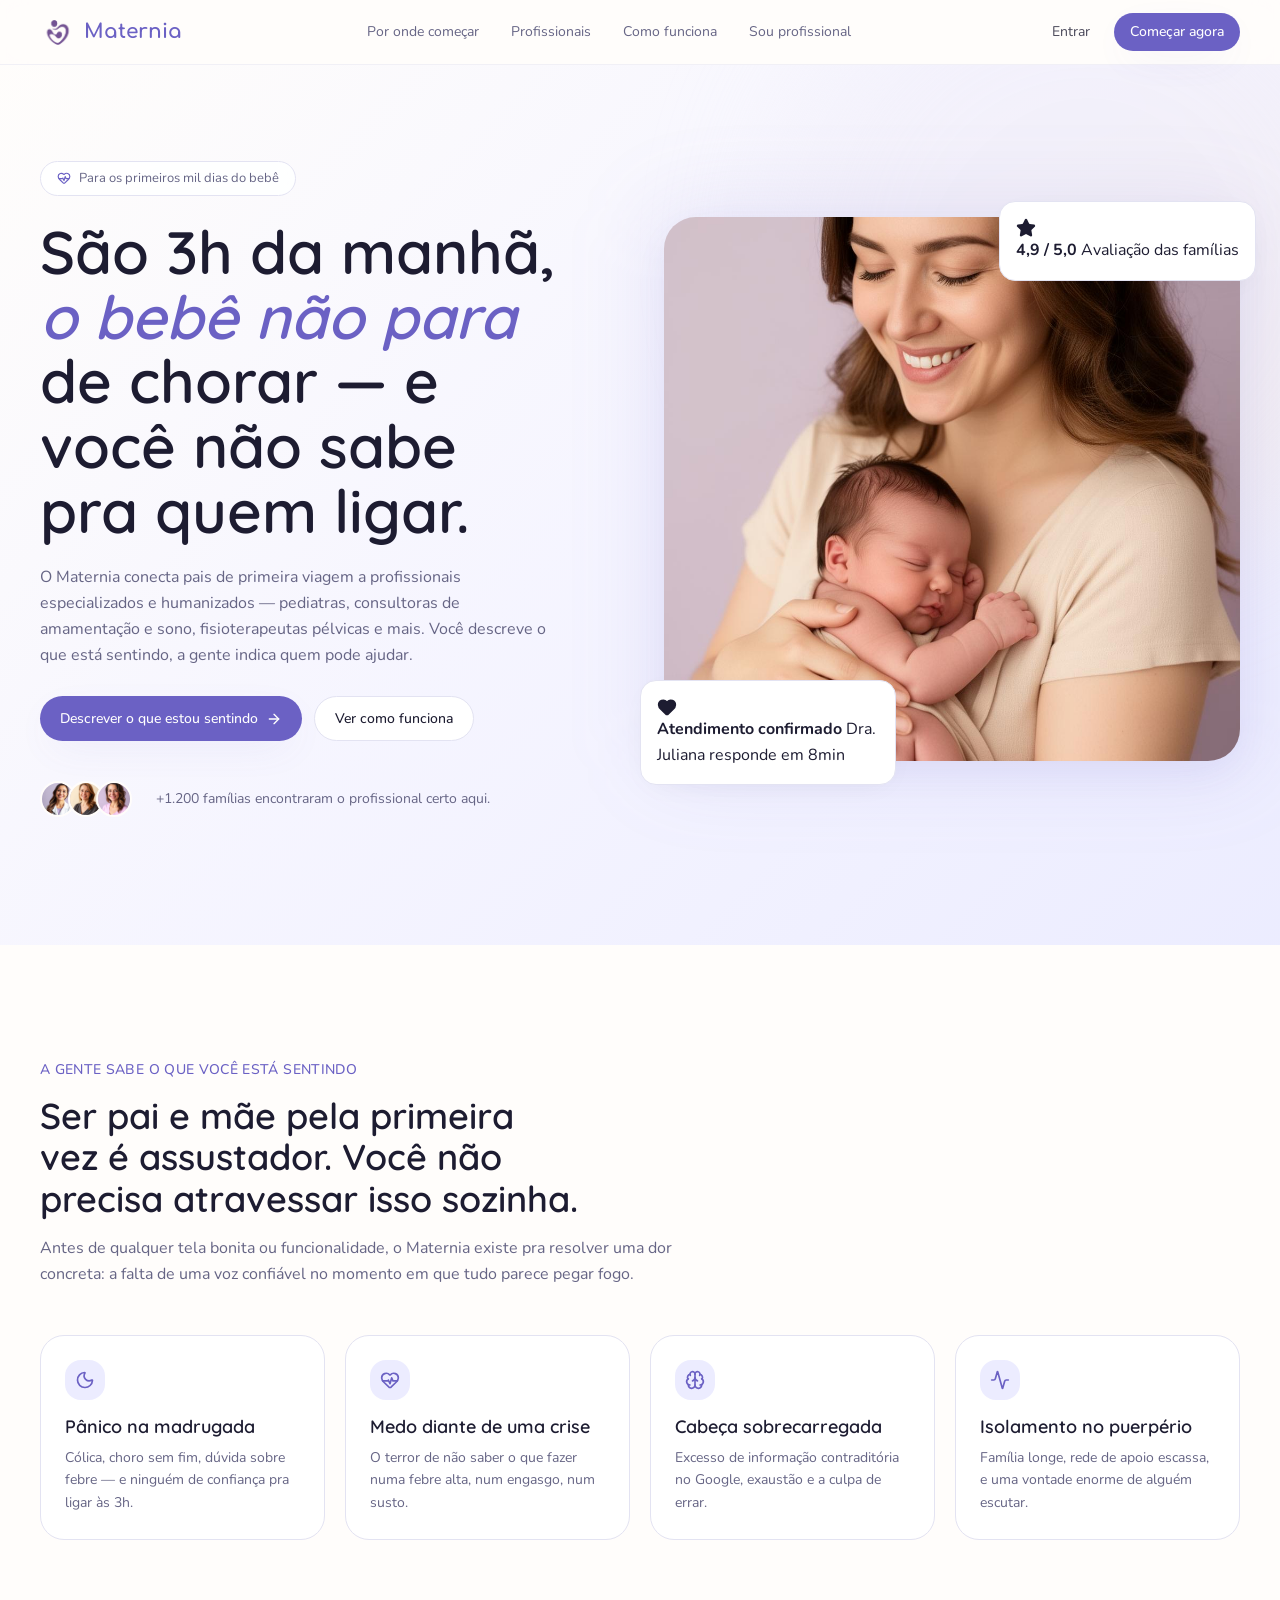
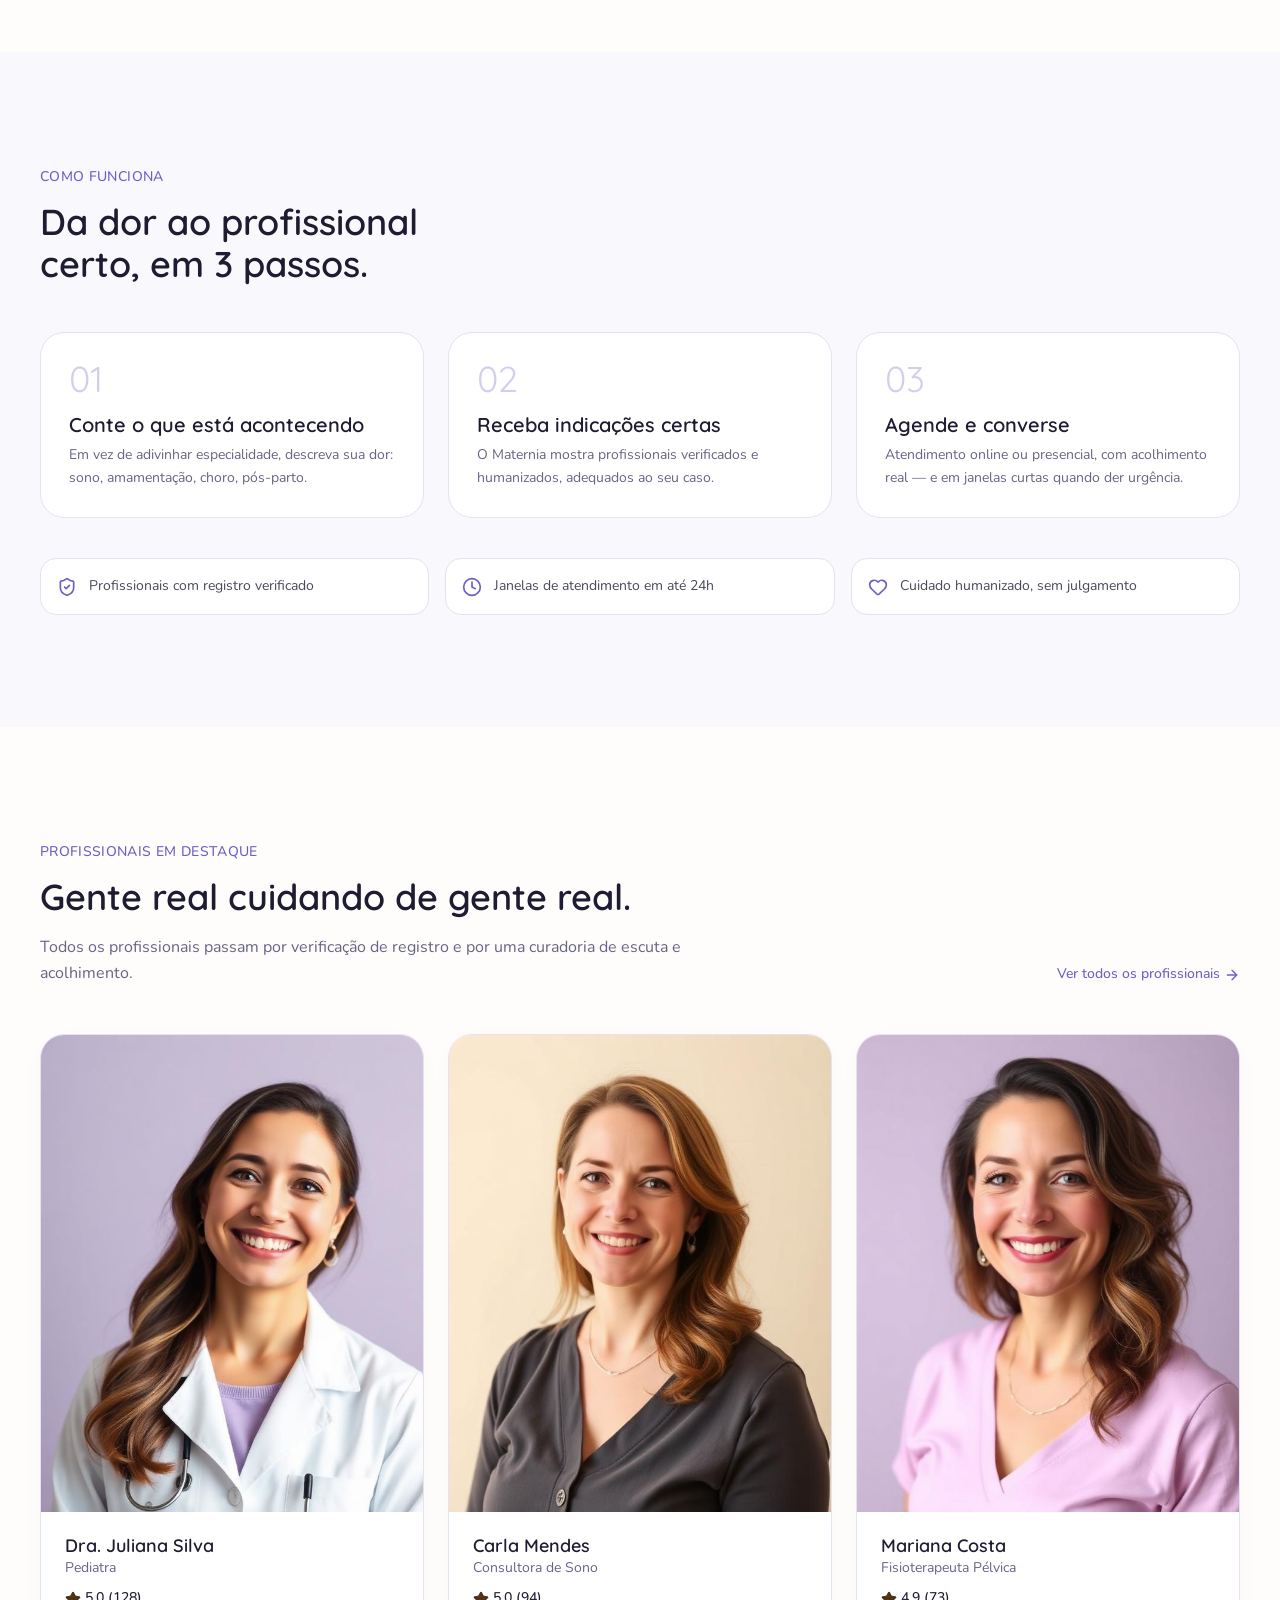
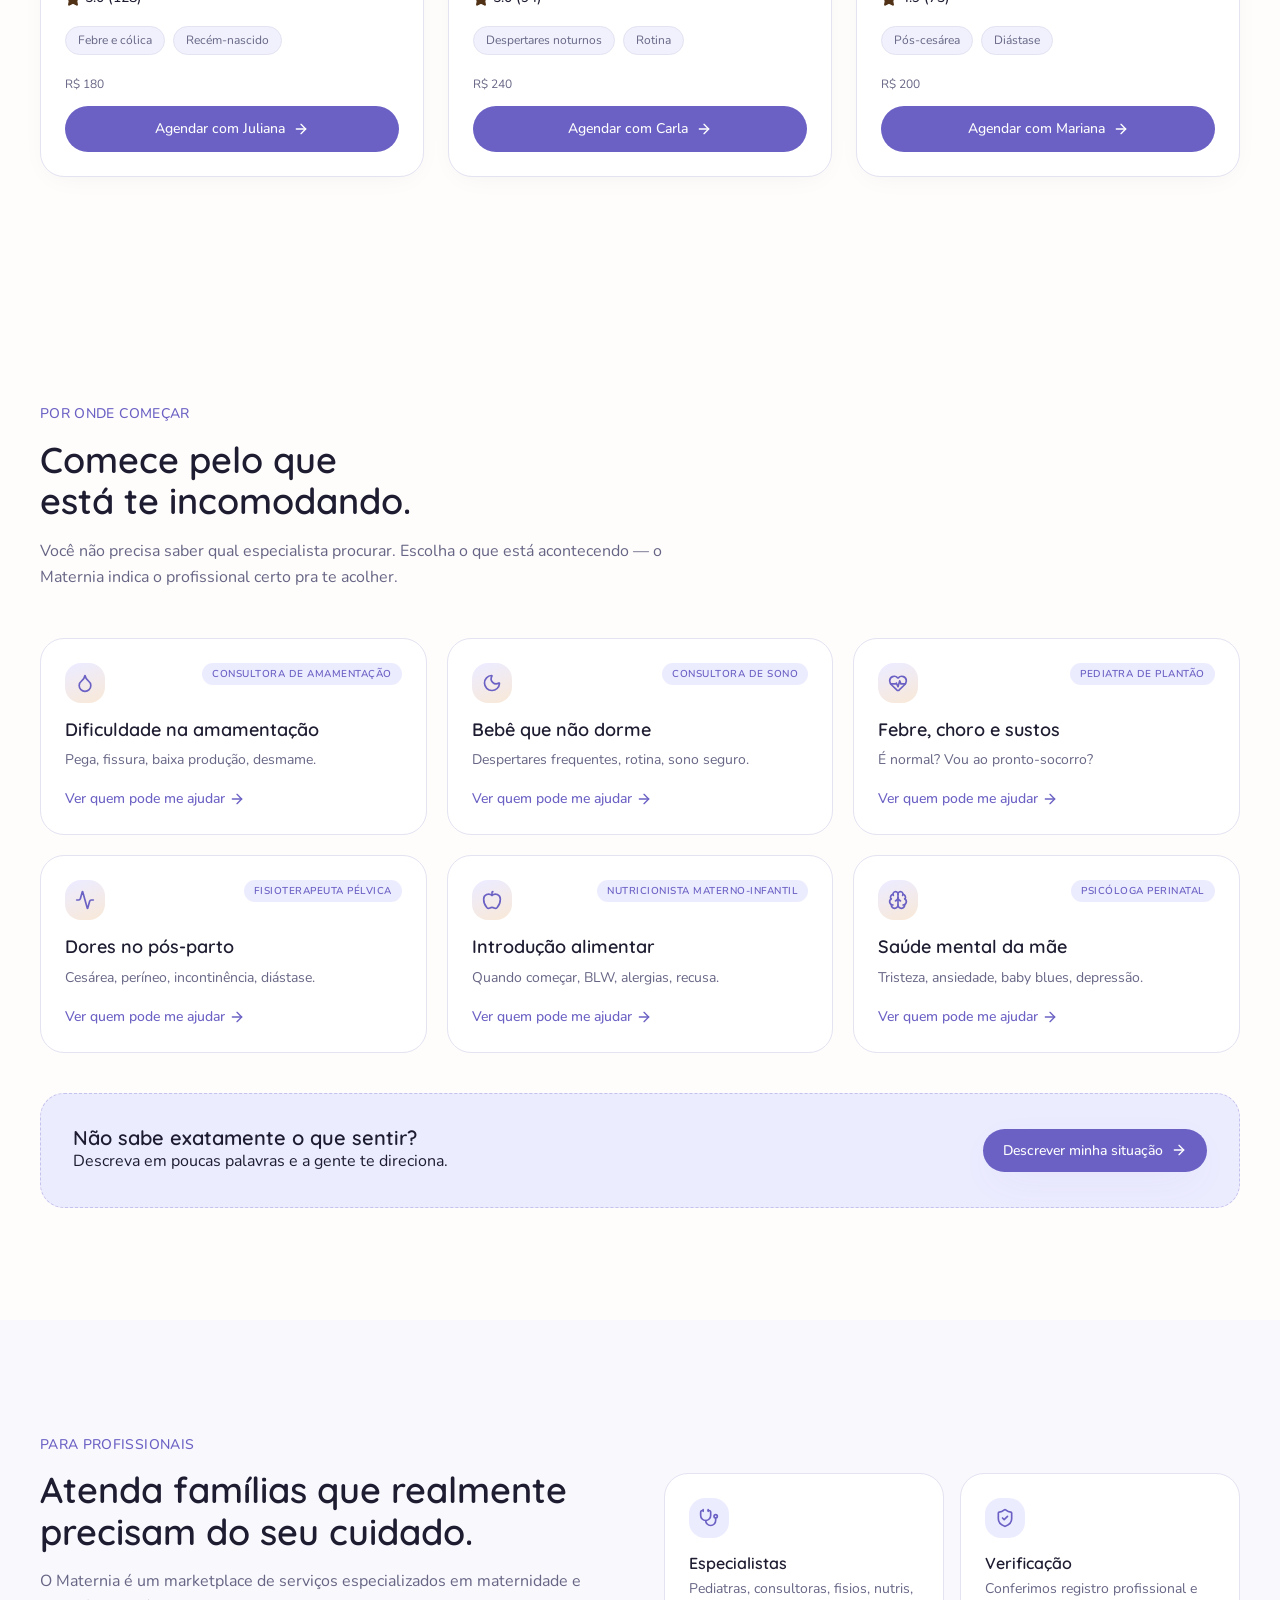
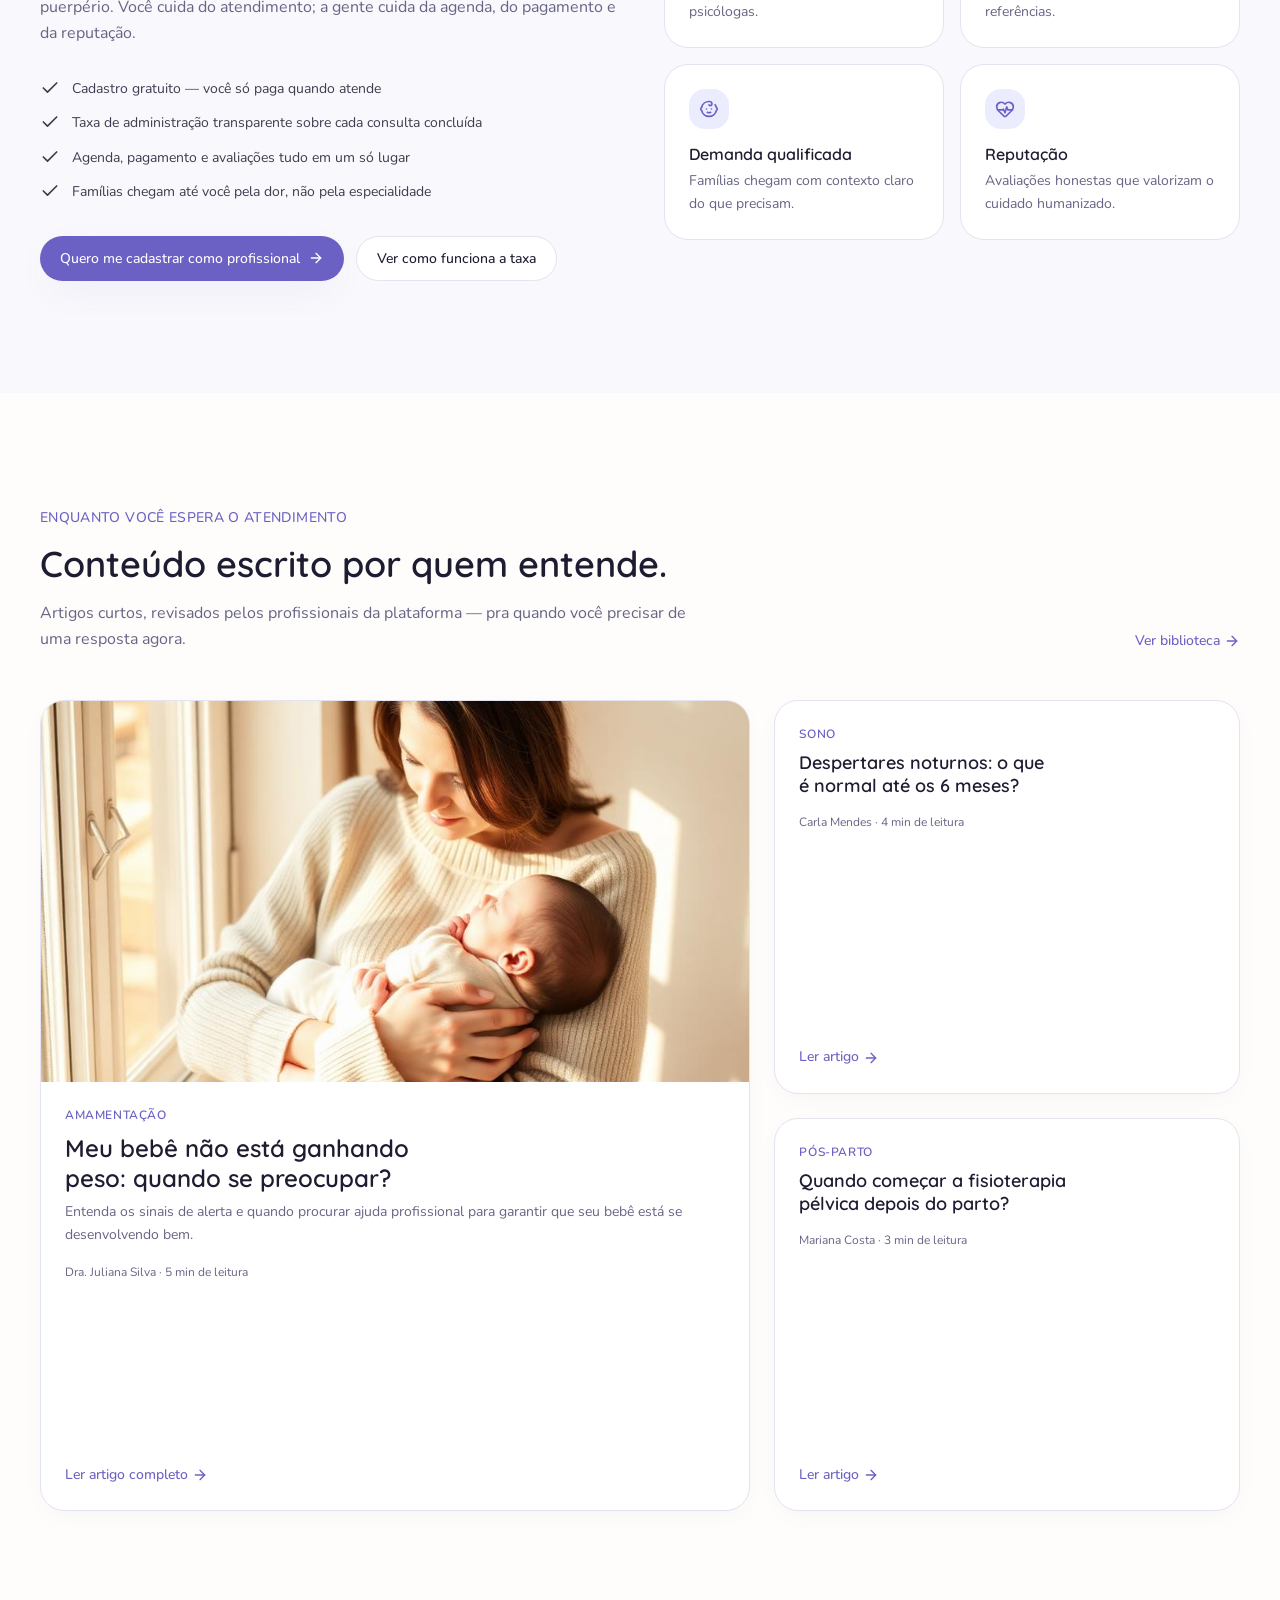
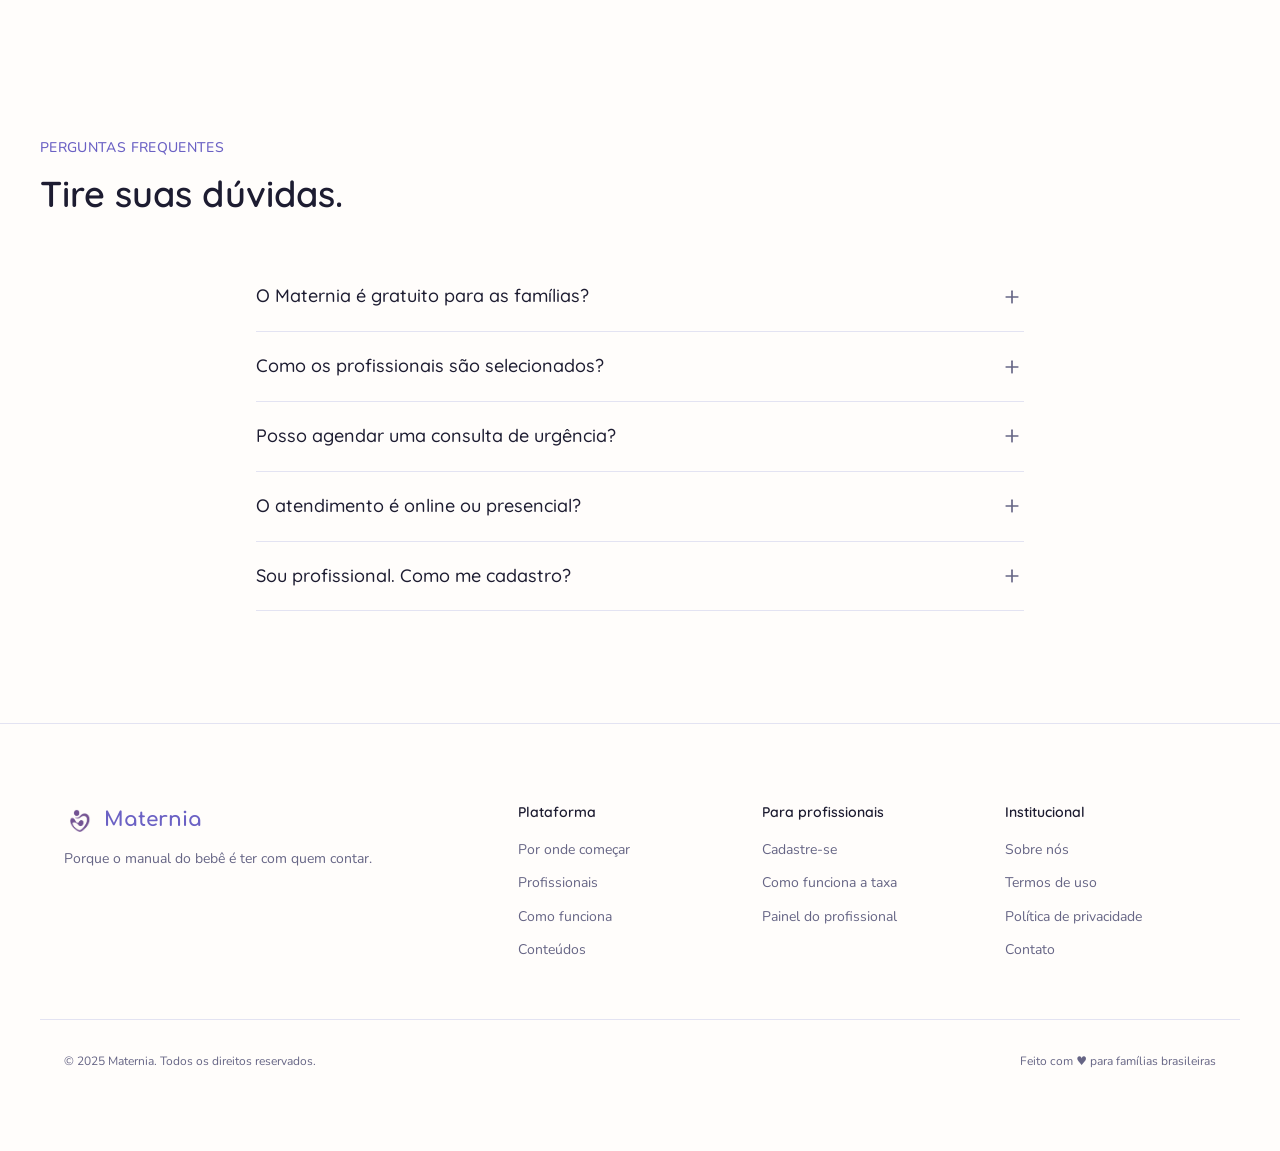
==== index.html @ 0ad3682c "first commit" ====
<!DOCTYPE html>
<html lang="pt-BR">
<head>
  <meta charset="UTF-8">
  <meta name="viewport" content="width=device-width, initial-scale=1.0">
  <title>Maternia — Porque o manual do bebê é ter com quem contar.</title>
  <meta name="description" content="Maternia conecta pais de primeira viagem a profissionais especializados e humanizados — partindo das suas dores reais, não de uma lista de especialidades.">
  <meta name="author" content="Maternia">
  <meta property="og:type" content="website">
  <meta property="og:title" content="Maternia — Porque o manual do bebê é ter com quem contar.">
  <meta property="og:description" content="Diga o que está acontecendo. A gente te conecta ao profissional certo, com acolhimento e segurança.">
  <meta name="twitter:card" content="summary">
  <meta name="twitter:site" content="@Maternia">
  <meta name="twitter:title" content="Maternia — Porque o manual do bebê é ter com quem contar.">
  <meta name="twitter:description" content="Diga o que está acontecendo. A gente te conecta ao profissional certo, com acolhimento e segurança.">
  <link rel="preconnect" href="https://fonts.googleapis.com">
  <link rel="preconnect" href="https://fonts.gstatic.com" crossorigin>
  <link rel="stylesheet" href="styles.css">
</head>
<body>

  <!-- ========== HEADER ========== -->
  <header class="header">
    <div class="header-inner container">
      <a href="/" class="header-logo" aria-label="Maternia — Página inicial">
        <img src="logo-BF-DMk6K.png" alt="Maternia" width="32" height="32">
        <span>Maternia</span>
      </a>

      <nav class="header-nav" aria-label="Navegação principal">
        <a href="#por-onde-comecar">Por onde começar</a>
        <a href="#profissionais">Profissionais</a>
        <a href="#como-funciona">Como funciona</a>
        <a href="#para-profissionais">Sou profissional</a>
      </nav>

      <div class="header-actions">
        <a href="#" class="btn-login">Entrar</a>
        <a href="#por-onde-comecar" class="btn-cta-header">Começar agora</a>
      </div>

      <button class="mobile-menu-btn" aria-label="Menu" aria-expanded="false">
        <svg width="24" height="24" viewBox="0 0 24 24" fill="none" stroke="currentColor" stroke-width="2" stroke-linecap="round" stroke-linejoin="round">
          <line x1="4" x2="20" y1="12" y2="12"/>
          <line x1="4" x2="20" y1="6" y2="6"/>
          <line x1="4" x2="20" y1="18" y2="18"/>
        </svg>
      </button>
    </div>

    <!-- Mobile Menu -->
    <div class="mobile-menu" aria-hidden="true">
      <button class="mobile-menu__close" aria-label="Fechar menu">
        <svg width="24" height="24" viewBox="0 0 24 24" fill="none" stroke="currentColor" stroke-width="2" stroke-linecap="round" stroke-linejoin="round">
          <path d="M18 6 6 18"/>
          <path d="M6 6l12 12"/>
        </svg>
      </button>
      <nav class="mobile-menu__nav" aria-label="Navegação mobile">
        <a href="#por-onde-comecar">Por onde começar</a>
        <a href="#profissionais">Profissionais</a>
        <a href="#como-funciona">Como funciona</a>
        <a href="#para-profissionais">Sou profissional</a>
        <a href="#" class="btn-login">Entrar</a>
        <a href="#por-onde-comecar" class="btn-primary btn-full">Começar agora</a>
      </nav>
    </div>
  </header>

  <main>

    <!-- ========== HERO ========== -->
    <section id="hero" class="hero">
      <div class="hero-bg" aria-hidden="true"></div>
      <div class="hero-glow" aria-hidden="true"></div>

      <div class="hero-grid container">
        <!-- Hero Content Column -->
        <div class="hero-content">
          <span class="hero-badge">
            <svg width="16" height="16" viewBox="0 0 24 24" fill="none" stroke="currentColor" stroke-width="2" stroke-linecap="round" stroke-linejoin="round" aria-hidden="true">
              <path d="M2 9.5a5.5 5.5 0 0 1 9.591-3.676.56.56 0 0 0 .818 0A5.49 5.49 0 0 1 22 9.5c0 2.29-1.5 4-3 5.5l-5.492 5.313a2 2 0 0 1-3 .019L5 15c-1.5-1.5-3-3.2-3-5.5"/>
              <path d="M3.22 13H9.5l.5-1 2 4.5 2-7 1.5 3.5h5.27"/>
            </svg>
            Para os primeiros mil dias do bebê
          </span>

          <h1 class="hero-title">
            São 3h da manhã, <span class="hero-title-accent">o bebê não para</span> de chorar — e você não sabe pra quem ligar.
          </h1>

          <p class="hero-text">
            O Maternia conecta pais de primeira viagem a profissionais especializados e humanizados — pediatras, consultoras de amamentação e sono, fisioterapeutas pélvicas e mais. Você descreve o que está sentindo, a gente indica quem pode ajudar.
          </p>

          <div class="hero-ctas">
            <a href="#por-onde-comecar" class="btn-primary">
              Descrever o que estou sentindo
              <svg width="20" height="20" viewBox="0 0 24 24" fill="none" stroke="currentColor" stroke-width="2" stroke-linecap="round" stroke-linejoin="round" aria-hidden="true">
                <path d="M5 12h14"/>
                <path d="m12 5 7 7-7 7"/>
              </svg>
            </a>
            <a href="#como-funciona" class="btn-secondary">Ver como funciona</a>
          </div>

          <div class="hero-social-proof">
            <div class="hero-avatars" aria-hidden="true">
              <img src="pro-pediatra-wfWht7IY.jpg" alt="" width="32" height="32" loading="lazy">
              <img src="pro-consultora-CJWwyPrz.jpg" alt="" width="32" height="32" loading="lazy">
              <img src="pro-fisio-B5DRmI3E.jpg" alt="" width="32" height="32" loading="lazy">
            </div>
            <p>+1.200 famílias encontraram o profissional certo aqui.</p>
          </div>
        </div>

        <!-- Hero Image Column -->
        <div class="hero-image-wrapper">
          <div class="hero-image-glow" aria-hidden="true"></div>
          <div class="hero-image">
            <img src="hero-mother-DWsmiunB.jpg" alt="Mãe segurando seu bebê recém-nascido com carinho" width="560" height="640" loading="eager" fetchpriority="high">
          </div>

          <!-- Float Card — Bottom Left -->
          <div class="hero-float-card hero-float-card--bottom" aria-hidden="true">
            <div class="hero-float-card__icon">
              <svg width="20" height="20" viewBox="0 0 24 24" fill="none" stroke="currentColor" stroke-width="2" stroke-linecap="round" stroke-linejoin="round">
                <path d="M2 9.5a5.5 5.5 0 0 1 9.591-3.676.56.56 0 0 0 .818 0A5.49 5.49 0 0 1 22 9.5c0 2.29-1.5 4-3 5.5l-5.492 5.313a2 2 0 0 1-3 .019L5 15c-1.5-1.5-3-3.2-3-5.5" fill="currentColor"/>
              </svg>
            </div>
            <div class="hero-float-card__info">
              <strong>Atendimento confirmado</strong>
              <span>Dra. Juliana responde em 8min</span>
            </div>
          </div>

          <!-- Float Card — Top Right -->
          <div class="hero-float-card hero-float-card--top" aria-hidden="true">
            <div class="hero-float-card__icon">
              <svg width="20" height="20" viewBox="0 0 24 24" fill="none" stroke="currentColor" stroke-width="2" stroke-linecap="round" stroke-linejoin="round">
                <path d="M11.525 2.295a.53.53 0 0 1 .95 0l2.31 4.679a2.123 2.123 0 0 0 1.595 1.16l5.166.756a.53.53 0 0 1 .294.904l-3.736 3.638a2.123 2.123 0 0 0-.611 1.878l.882 5.14a.53.53 0 0 1-.771.56l-4.618-2.428a2.122 2.122 0 0 0-1.973 0L6.396 21.01a.53.53 0 0 1-.77-.56l.881-5.139a2.122 2.122 0 0 0-.611-1.879L2.16 9.795a.53.53 0 0 1 .294-.906l5.165-.755a2.122 2.122 0 0 0 1.597-1.16z" fill="currentColor"/>
              </svg>
            </div>
            <div class="hero-float-card__info">
              <strong>4,9 / 5,0</strong>
              <span>Avaliação das famílias</span>
            </div>
          </div>
        </div>
      </div>
    </section>

    <!-- ========== PAIN POINTS ========== -->
    <section id="dores" class="section">
      <div class="container">
        <div class="section-header animate-on-scroll">
          <span class="section-label">A gente sabe o que você está sentindo</span>
          <h2 class="section-title">Ser pai e mãe pela primeira vez é assustador. Você não precisa atravessar isso sozinha.</h2>
          <p class="section-text">Antes de qualquer tela bonita ou funcionalidade, o Maternia existe pra resolver uma dor concreta: a falta de uma voz confiável no momento em que tudo parece pegar fogo.</p>
        </div>

        <div class="pain-cards">
          <!-- Pain Card 1 -->
          <article class="pain-card animate-on-scroll hover-lift">
            <div class="pain-card__icon">
              <svg width="24" height="24" viewBox="0 0 24 24" fill="none" stroke="currentColor" stroke-width="2" stroke-linecap="round" stroke-linejoin="round" aria-hidden="true">
                <path d="M20.985 12.486a9 9 0 1 1-9.473-9.472c.405-.022.617.46.402.803a6 6 0 0 0 8.268 8.268c.344-.215.825-.004.803.401"/>
              </svg>
            </div>
            <h3 class="pain-card__title">Pânico na madrugada</h3>
            <p class="pain-card__text">Cólica, choro sem fim, dúvida sobre febre — e ninguém de confiança pra ligar às 3h.</p>
          </article>

          <!-- Pain Card 2 -->
          <article class="pain-card animate-on-scroll hover-lift">
            <div class="pain-card__icon">
              <svg width="24" height="24" viewBox="0 0 24 24" fill="none" stroke="currentColor" stroke-width="2" stroke-linecap="round" stroke-linejoin="round" aria-hidden="true">
                <path d="M2 9.5a5.5 5.5 0 0 1 9.591-3.676.56.56 0 0 0 .818 0A5.49 5.49 0 0 1 22 9.5c0 2.29-1.5 4-3 5.5l-5.492 5.313a2 2 0 0 1-3 .019L5 15c-1.5-1.5-3-3.2-3-5.5"/>
                <path d="M3.22 13H9.5l.5-1 2 4.5 2-7 1.5 3.5h5.27"/>
              </svg>
            </div>
            <h3 class="pain-card__title">Medo diante de uma crise</h3>
            <p class="pain-card__text">O terror de não saber o que fazer numa febre alta, num engasgo, num susto.</p>
          </article>

          <!-- Pain Card 3 -->
          <article class="pain-card animate-on-scroll hover-lift">
            <div class="pain-card__icon">
              <svg width="24" height="24" viewBox="0 0 24 24" fill="none" stroke="currentColor" stroke-width="2" stroke-linecap="round" stroke-linejoin="round" aria-hidden="true">
                <path d="M12 18V5"/>
                <path d="M15 13a4.17 4.17 0 0 1-3-4 4.17 4.17 0 0 1-3 4"/>
                <path d="M17.598 6.5A3 3 0 1 0 12 5a3 3 0 1 0-5.598 1.5"/>
                <path d="M17.997 5.125a4 4 0 0 1 2.526 5.77"/>
                <path d="M18 18a4 4 0 0 0 2-7.464"/>
                <path d="M19.967 17.483A4 4 0 1 1 12 18a4 4 0 1 1-7.967-.517"/>
                <path d="M6 18a4 4 0 0 1-2-7.464"/>
                <path d="M6.003 5.125a4 4 0 0 0-2.526 5.77"/>
              </svg>
            </div>
            <h3 class="pain-card__title">Cabeça sobrecarregada</h3>
            <p class="pain-card__text">Excesso de informação contraditória no Google, exaustão e a culpa de errar.</p>
          </article>

          <!-- Pain Card 4 -->
          <article class="pain-card animate-on-scroll hover-lift">
            <div class="pain-card__icon">
              <svg width="24" height="24" viewBox="0 0 24 24" fill="none" stroke="currentColor" stroke-width="2" stroke-linecap="round" stroke-linejoin="round" aria-hidden="true">
                <path d="M22 12h-2.48a2 2 0 0 0-1.93 1.46l-2.35 8.36a.25.25 0 0 1-.48 0L9.24 2.18a.25.25 0 0 0-.48 0l-2.35 8.36A2 2 0 0 1 4.49 12H2"/>
              </svg>
            </div>
            <h3 class="pain-card__title">Isolamento no puerpério</h3>
            <p class="pain-card__text">Família longe, rede de apoio escassa, e uma vontade enorme de alguém escutar.</p>
          </article>
        </div>
      </div>
    </section>

    <!-- ========== HOW IT WORKS ========== -->
    <section id="como-funciona" class="section section--muted">
      <div class="container">
        <div class="section-header animate-on-scroll">
          <span class="section-label">Como funciona</span>
          <h2 class="section-title">Da dor ao profissional certo, em 3 passos.</h2>
        </div>

        <div class="steps-grid">
          <!-- Step 1 -->
          <article class="step-card animate-on-scroll">
            <span class="step-card__number">01</span>
            <h3 class="step-card__title">Conte o que está acontecendo</h3>
            <p class="step-card__text">Em vez de adivinhar especialidade, descreva sua dor: sono, amamentação, choro, pós-parto.</p>
          </article>

          <!-- Step 2 -->
          <article class="step-card animate-on-scroll">
            <span class="step-card__number">02</span>
            <h3 class="step-card__title">Receba indicações certas</h3>
            <p class="step-card__text">O Maternia mostra profissionais verificados e humanizados, adequados ao seu caso.</p>
          </article>

          <!-- Step 3 -->
          <article class="step-card animate-on-scroll">
            <span class="step-card__number">03</span>
            <h3 class="step-card__title">Agende e converse</h3>
            <p class="step-card__text">Atendimento online ou presencial, com acolhimento real — e em janelas curtas quando der urgência.</p>
          </article>
        </div>

        <div class="trust-badges">
          <!-- Trust Badge 1 -->
          <div class="trust-badge animate-on-scroll">
            <svg width="24" height="24" viewBox="0 0 24 24" fill="none" stroke="currentColor" stroke-width="2" stroke-linecap="round" stroke-linejoin="round" aria-hidden="true">
              <path d="M20 13c0 5-3.5 7.5-7.66 8.95a1 1 0 0 1-.67-.01C7.5 20.5 4 18 4 13V6a1 1 0 0 1 1-1c2 0 4.5-1.2 6.24-2.72a1.17 1.17 0 0 1 1.52 0C14.51 3.81 17 5 19 5a1 1 0 0 1 1 1z"/>
              <path d="m9 12 2 2 4-4"/>
            </svg>
            <span>Profissionais com registro verificado</span>
          </div>

          <!-- Trust Badge 2 -->
          <div class="trust-badge animate-on-scroll">
            <svg width="24" height="24" viewBox="0 0 24 24" fill="none" stroke="currentColor" stroke-width="2" stroke-linecap="round" stroke-linejoin="round" aria-hidden="true">
              <circle cx="12" cy="12" r="10"/>
              <path d="M12 6v6l4 2"/>
            </svg>
            <span>Janelas de atendimento em até 24h</span>
          </div>

          <!-- Trust Badge 3 -->
          <div class="trust-badge animate-on-scroll">
            <svg width="24" height="24" viewBox="0 0 24 24" fill="none" stroke="currentColor" stroke-width="2" stroke-linecap="round" stroke-linejoin="round" aria-hidden="true">
              <path d="M2 9.5a5.5 5.5 0 0 1 9.591-3.676.56.56 0 0 0 .818 0A5.49 5.49 0 0 1 22 9.5c0 2.29-1.5 4-3 5.5l-5.492 5.313a2 2 0 0 1-3 .019L5 15c-1.5-1.5-3-3.2-3-5.5"/>
            </svg>
            <span>Cuidado humanizado, sem julgamento</span>
          </div>
        </div>
      </div>
    </section>

    <!-- ========== PROFESSIONALS ========== -->
    <section id="profissionais" class="section">
      <div class="container">
        <div class="pro-header animate-on-scroll">
          <div class="section-header">
            <span class="section-label">Profissionais em destaque</span>
            <h2 class="section-title">Gente real cuidando de gente real.</h2>
            <p class="section-text">Todos os profissionais passam por verificação de registro e por uma curadoria de escuta e acolhimento.</p>
          </div>
          <a href="#" class="pro-link">
            Ver todos os profissionais
            <svg width="16" height="16" viewBox="0 0 24 24" fill="none" stroke="currentColor" stroke-width="2" stroke-linecap="round" stroke-linejoin="round" aria-hidden="true">
              <path d="M5 12h14"/>
              <path d="m12 5 7 7-7 7"/>
            </svg>
          </a>
        </div>

        <div class="pro-grid">
          <!-- Professional Card 1 -->
          <article class="pro-card animate-on-scroll hover-lift">
            <div class="pro-card__image">
              <img src="pro-pediatra-wfWht7IY.jpg" alt="Dra. Juliana Silva, Pediatra" width="400" height="280" loading="lazy">
            </div>
            <div class="pro-card__body">
              <h3 class="pro-card__name">Dra. Juliana Silva</h3>
              <p class="pro-card__role">Pediatra</p>
              <div class="pro-card__rating">
                <svg width="16" height="16" viewBox="0 0 24 24" fill="none" stroke="currentColor" stroke-width="2" stroke-linecap="round" stroke-linejoin="round" aria-hidden="true">
                  <path d="M11.525 2.295a.53.53 0 0 1 .95 0l2.31 4.679a2.123 2.123 0 0 0 1.595 1.16l5.166.756a.53.53 0 0 1 .294.904l-3.736 3.638a2.123 2.123 0 0 0-.611 1.878l.882 5.14a.53.53 0 0 1-.771.56l-4.618-2.428a2.122 2.122 0 0 0-1.973 0L6.396 21.01a.53.53 0 0 1-.77-.56l.881-5.139a2.122 2.122 0 0 0-.611-1.879L2.16 9.795a.53.53 0 0 1 .294-.906l5.165-.755a2.122 2.122 0 0 0 1.597-1.16z" fill="currentColor"/>
                </svg>
                <span>5.0 (128)</span>
              </div>
              <div class="pro-card__tags">
                <span class="pro-card__tag">Febre e cólica</span>
                <span class="pro-card__tag">Recém-nascido</span>
              </div>
              <p class="pro-card__price">R$ 180</p>
              <a href="#" class="pro-card__btn">
                Agendar com Juliana
                <svg width="16" height="16" viewBox="0 0 24 24" fill="none" stroke="currentColor" stroke-width="2" stroke-linecap="round" stroke-linejoin="round" aria-hidden="true">
                  <path d="M5 12h14"/>
                  <path d="m12 5 7 7-7 7"/>
                </svg>
              </a>
            </div>
          </article>

          <!-- Professional Card 2 -->
          <article class="pro-card animate-on-scroll hover-lift">
            <div class="pro-card__image">
              <img src="pro-consultora-CJWwyPrz.jpg" alt="Carla Mendes, Consultora de Sono" width="400" height="280" loading="lazy">
            </div>
            <div class="pro-card__body">
              <h3 class="pro-card__name">Carla Mendes</h3>
              <p class="pro-card__role">Consultora de Sono</p>
              <div class="pro-card__rating">
                <svg width="16" height="16" viewBox="0 0 24 24" fill="none" stroke="currentColor" stroke-width="2" stroke-linecap="round" stroke-linejoin="round" aria-hidden="true">
                  <path d="M11.525 2.295a.53.53 0 0 1 .95 0l2.31 4.679a2.123 2.123 0 0 0 1.595 1.16l5.166.756a.53.53 0 0 1 .294.904l-3.736 3.638a2.123 2.123 0 0 0-.611 1.878l.882 5.14a.53.53 0 0 1-.771.56l-4.618-2.428a2.122 2.122 0 0 0-1.973 0L6.396 21.01a.53.53 0 0 1-.77-.56l.881-5.139a2.122 2.122 0 0 0-.611-1.879L2.16 9.795a.53.53 0 0 1 .294-.906l5.165-.755a2.122 2.122 0 0 0 1.597-1.16z" fill="currentColor"/>
                </svg>
                <span>5.0 (94)</span>
              </div>
              <div class="pro-card__tags">
                <span class="pro-card__tag">Despertares noturnos</span>
                <span class="pro-card__tag">Rotina</span>
              </div>
              <p class="pro-card__price">R$ 240</p>
              <a href="#" class="pro-card__btn">
                Agendar com Carla
                <svg width="16" height="16" viewBox="0 0 24 24" fill="none" stroke="currentColor" stroke-width="2" stroke-linecap="round" stroke-linejoin="round" aria-hidden="true">
                  <path d="M5 12h14"/>
                  <path d="m12 5 7 7-7 7"/>
                </svg>
              </a>
            </div>
          </article>

          <!-- Professional Card 3 -->
          <article class="pro-card animate-on-scroll hover-lift">
            <div class="pro-card__image">
              <img src="pro-fisio-B5DRmI3E.jpg" alt="Mariana Costa, Fisioterapeuta Pélvica" width="400" height="280" loading="lazy">
            </div>
            <div class="pro-card__body">
              <h3 class="pro-card__name">Mariana Costa</h3>
              <p class="pro-card__role">Fisioterapeuta Pélvica</p>
              <div class="pro-card__rating">
                <svg width="16" height="16" viewBox="0 0 24 24" fill="none" stroke="currentColor" stroke-width="2" stroke-linecap="round" stroke-linejoin="round" aria-hidden="true">
                  <path d="M11.525 2.295a.53.53 0 0 1 .95 0l2.31 4.679a2.123 2.123 0 0 0 1.595 1.16l5.166.756a.53.53 0 0 1 .294.904l-3.736 3.638a2.123 2.123 0 0 0-.611 1.878l.882 5.14a.53.53 0 0 1-.771.56l-4.618-2.428a2.122 2.122 0 0 0-1.973 0L6.396 21.01a.53.53 0 0 1-.77-.56l.881-5.139a2.122 2.122 0 0 0-.611-1.879L2.16 9.795a.53.53 0 0 1 .294-.906l5.165-.755a2.122 2.122 0 0 0 1.597-1.16z" fill="currentColor"/>
                </svg>
                <span>4.9 (73)</span>
              </div>
              <div class="pro-card__tags">
                <span class="pro-card__tag">Pós-cesárea</span>
                <span class="pro-card__tag">Diástase</span>
              </div>
              <p class="pro-card__price">R$ 200</p>
              <a href="#" class="pro-card__btn">
                Agendar com Mariana
                <svg width="16" height="16" viewBox="0 0 24 24" fill="none" stroke="currentColor" stroke-width="2" stroke-linecap="round" stroke-linejoin="round" aria-hidden="true">
                  <path d="M5 12h14"/>
                  <path d="m12 5 7 7-7 7"/>
                </svg>
              </a>
            </div>
          </article>
        </div>
      </div>
    </section>

    <!-- ========== GET STARTED / NEEDS ========== -->
    <section id="por-onde-comecar" class="section">
      <div class="container">
        <div class="section-header animate-on-scroll">
          <span class="section-label">Por onde começar</span>
          <h2 class="section-title">Comece pelo que está te incomodando.</h2>
          <p class="section-text">Você não precisa saber qual especialista procurar. Escolha o que está acontecendo — o Maternia indica o profissional certo pra te acolher.</p>
        </div>

        <div class="needs-grid">
          <!-- Need Card 1 -->
          <a href="#" class="need-card animate-on-scroll">
            <div class="need-card__header">
              <div class="need-card__icon">
                <svg width="24" height="24" viewBox="0 0 24 24" fill="none" stroke="currentColor" stroke-width="2" stroke-linecap="round" stroke-linejoin="round" aria-hidden="true">
                  <path d="M12 22a7 7 0 0 0 7-7c0-2-1-3.9-3-5.5s-3.5-4-4-6.5c-.5 2.5-2 4.9-4 6.5C6 11.1 5 13 5 15a7 7 0 0 0 7 7z"/>
                </svg>
              </div>
              <span class="need-card__specialist">Consultora de amamentação</span>
            </div>
            <h3 class="need-card__title">Dificuldade na amamentação</h3>
            <p class="need-card__text">Pega, fissura, baixa produção, desmame.</p>
            <span class="need-card__link">
              Ver quem pode me ajudar
              <svg width="16" height="16" viewBox="0 0 24 24" fill="none" stroke="currentColor" stroke-width="2" stroke-linecap="round" stroke-linejoin="round" aria-hidden="true">
                <path d="M5 12h14"/>
                <path d="m12 5 7 7-7 7"/>
              </svg>
            </span>
          </a>

          <!-- Need Card 2 -->
          <a href="#" class="need-card animate-on-scroll">
            <div class="need-card__header">
              <div class="need-card__icon">
                <svg width="24" height="24" viewBox="0 0 24 24" fill="none" stroke="currentColor" stroke-width="2" stroke-linecap="round" stroke-linejoin="round" aria-hidden="true">
                  <path d="M20.985 12.486a9 9 0 1 1-9.473-9.472c.405-.022.617.46.402.803a6 6 0 0 0 8.268 8.268c.344-.215.825-.004.803.401"/>
                </svg>
              </div>
              <span class="need-card__specialist">Consultora de sono</span>
            </div>
            <h3 class="need-card__title">Bebê que não dorme</h3>
            <p class="need-card__text">Despertares frequentes, rotina, sono seguro.</p>
            <span class="need-card__link">
              Ver quem pode me ajudar
              <svg width="16" height="16" viewBox="0 0 24 24" fill="none" stroke="currentColor" stroke-width="2" stroke-linecap="round" stroke-linejoin="round" aria-hidden="true">
                <path d="M5 12h14"/>
                <path d="m12 5 7 7-7 7"/>
              </svg>
            </span>
          </a>

          <!-- Need Card 3 -->
          <a href="#" class="need-card animate-on-scroll">
            <div class="need-card__header">
              <div class="need-card__icon">
                <svg width="24" height="24" viewBox="0 0 24 24" fill="none" stroke="currentColor" stroke-width="2" stroke-linecap="round" stroke-linejoin="round" aria-hidden="true">
                  <path d="M2 9.5a5.5 5.5 0 0 1 9.591-3.676.56.56 0 0 0 .818 0A5.49 5.49 0 0 1 22 9.5c0 2.29-1.5 4-3 5.5l-5.492 5.313a2 2 0 0 1-3 .019L5 15c-1.5-1.5-3-3.2-3-5.5"/>
                  <path d="M3.22 13H9.5l.5-1 2 4.5 2-7 1.5 3.5h5.27"/>
                </svg>
              </div>
              <span class="need-card__specialist">Pediatra de plantão</span>
            </div>
            <h3 class="need-card__title">Febre, choro e sustos</h3>
            <p class="need-card__text">É normal? Vou ao pronto-socorro?</p>
            <span class="need-card__link">
              Ver quem pode me ajudar
              <svg width="16" height="16" viewBox="0 0 24 24" fill="none" stroke="currentColor" stroke-width="2" stroke-linecap="round" stroke-linejoin="round" aria-hidden="true">
                <path d="M5 12h14"/>
                <path d="m12 5 7 7-7 7"/>
              </svg>
            </span>
          </a>

          <!-- Need Card 4 -->
          <a href="#" class="need-card animate-on-scroll">
            <div class="need-card__header">
              <div class="need-card__icon">
                <svg width="24" height="24" viewBox="0 0 24 24" fill="none" stroke="currentColor" stroke-width="2" stroke-linecap="round" stroke-linejoin="round" aria-hidden="true">
                  <path d="M22 12h-2.48a2 2 0 0 0-1.93 1.46l-2.35 8.36a.25.25 0 0 1-.48 0L9.24 2.18a.25.25 0 0 0-.48 0l-2.35 8.36A2 2 0 0 1 4.49 12H2"/>
                </svg>
              </div>
              <span class="need-card__specialist">Fisioterapeuta pélvica</span>
            </div>
            <h3 class="need-card__title">Dores no pós-parto</h3>
            <p class="need-card__text">Cesárea, períneo, incontinência, diástase.</p>
            <span class="need-card__link">
              Ver quem pode me ajudar
              <svg width="16" height="16" viewBox="0 0 24 24" fill="none" stroke="currentColor" stroke-width="2" stroke-linecap="round" stroke-linejoin="round" aria-hidden="true">
                <path d="M5 12h14"/>
                <path d="m12 5 7 7-7 7"/>
              </svg>
            </span>
          </a>

          <!-- Need Card 5 -->
          <a href="#" class="need-card animate-on-scroll">
            <div class="need-card__header">
              <div class="need-card__icon">
                <svg width="24" height="24" viewBox="0 0 24 24" fill="none" stroke="currentColor" stroke-width="2" stroke-linecap="round" stroke-linejoin="round" aria-hidden="true">
                  <path d="M12 6.528V3a1 1 0 0 1 1-1h0"/>
                  <path d="M18.237 21A15 15 0 0 0 22 11a6 6 0 0 0-10-4.472A6 6 0 0 0 2 11a15.1 15.1 0 0 0 3.763 10 3 3 0 0 0 3.648.648 5.5 5.5 0 0 1 5.178 0A3 3 0 0 0 18.237 21"/>
                </svg>
              </div>
              <span class="need-card__specialist">Nutricionista materno-infantil</span>
            </div>
            <h3 class="need-card__title">Introdução alimentar</h3>
            <p class="need-card__text">Quando começar, BLW, alergias, recusa.</p>
            <span class="need-card__link">
              Ver quem pode me ajudar
              <svg width="16" height="16" viewBox="0 0 24 24" fill="none" stroke="currentColor" stroke-width="2" stroke-linecap="round" stroke-linejoin="round" aria-hidden="true">
                <path d="M5 12h14"/>
                <path d="m12 5 7 7-7 7"/>
              </svg>
            </span>
          </a>

          <!-- Need Card 6 -->
          <a href="#" class="need-card animate-on-scroll">
            <div class="need-card__header">
              <div class="need-card__icon">
                <svg width="24" height="24" viewBox="0 0 24 24" fill="none" stroke="currentColor" stroke-width="2" stroke-linecap="round" stroke-linejoin="round" aria-hidden="true">
                  <path d="M12 18V5"/>
                  <path d="M15 13a4.17 4.17 0 0 1-3-4 4.17 4.17 0 0 1-3 4"/>
                  <path d="M17.598 6.5A3 3 0 1 0 12 5a3 3 0 1 0-5.598 1.5"/>
                  <path d="M17.997 5.125a4 4 0 0 1 2.526 5.77"/>
                  <path d="M18 18a4 4 0 0 0 2-7.464"/>
                  <path d="M19.967 17.483A4 4 0 1 1 12 18a4 4 0 1 1-7.967-.517"/>
                  <path d="M6 18a4 4 0 0 1-2-7.464"/>
                  <path d="M6.003 5.125a4 4 0 0 0-2.526 5.77"/>
                </svg>
              </div>
              <span class="need-card__specialist">Psicóloga perinatal</span>
            </div>
            <h3 class="need-card__title">Saúde mental da mãe</h3>
            <p class="need-card__text">Tristeza, ansiedade, baby blues, depressão.</p>
            <span class="need-card__link">
              Ver quem pode me ajudar
              <svg width="16" height="16" viewBox="0 0 24 24" fill="none" stroke="currentColor" stroke-width="2" stroke-linecap="round" stroke-linejoin="round" aria-hidden="true">
                <path d="M5 12h14"/>
                <path d="m12 5 7 7-7 7"/>
              </svg>
            </span>
          </a>
        </div>

        <!-- CTA Banner -->
        <div class="needs-cta animate-on-scroll">
          <div>
            <h3>Não sabe exatamente o que sentir?</h3>
            <p>Descreva em poucas palavras e a gente te direciona.</p>
          </div>
          <a href="#" class="btn-primary">
            Descrever minha situação
            <svg width="20" height="20" viewBox="0 0 24 24" fill="none" stroke="currentColor" stroke-width="2" stroke-linecap="round" stroke-linejoin="round" aria-hidden="true">
              <path d="M5 12h14"/>
              <path d="m12 5 7 7-7 7"/>
            </svg>
          </a>
        </div>
      </div>
    </section>

    <!-- ========== FOR PROFESSIONALS ========== -->
    <section id="para-profissionais" class="section section--muted">
      <div class="container">
        <div class="for-pros">
          <!-- Left Column -->
          <div>
            <div class="section-header animate-on-scroll">
              <span class="section-label">Para profissionais</span>
              <h2 class="section-title">Atenda famílias que realmente precisam do seu cuidado.</h2>
              <p class="section-text">O Maternia é um marketplace de serviços especializados em maternidade e puerpério. Você cuida do atendimento; a gente cuida da agenda, do pagamento e da reputação.</p>
            </div>

            <ul class="for-pros__checklist">
              <li>
                <svg width="20" height="20" viewBox="0 0 24 24" fill="none" stroke="currentColor" stroke-width="2" stroke-linecap="round" stroke-linejoin="round" aria-hidden="true">
                  <path d="M20 6 9 17l-5-5"/>
                </svg>
                Cadastro gratuito — você só paga quando atende
              </li>
              <li>
                <svg width="20" height="20" viewBox="0 0 24 24" fill="none" stroke="currentColor" stroke-width="2" stroke-linecap="round" stroke-linejoin="round" aria-hidden="true">
                  <path d="M20 6 9 17l-5-5"/>
                </svg>
                Taxa de administração transparente sobre cada consulta concluída
              </li>
              <li>
                <svg width="20" height="20" viewBox="0 0 24 24" fill="none" stroke="currentColor" stroke-width="2" stroke-linecap="round" stroke-linejoin="round" aria-hidden="true">
                  <path d="M20 6 9 17l-5-5"/>
                </svg>
                Agenda, pagamento e avaliações tudo em um só lugar
              </li>
              <li>
                <svg width="20" height="20" viewBox="0 0 24 24" fill="none" stroke="currentColor" stroke-width="2" stroke-linecap="round" stroke-linejoin="round" aria-hidden="true">
                  <path d="M20 6 9 17l-5-5"/>
                </svg>
                Famílias chegam até você pela dor, não pela especialidade
              </li>
            </ul>

            <div class="for-pros__actions">
              <a href="#" class="btn-primary">
                Quero me cadastrar como profissional
                <svg width="20" height="20" viewBox="0 0 24 24" fill="none" stroke="currentColor" stroke-width="2" stroke-linecap="round" stroke-linejoin="round" aria-hidden="true">
                  <path d="M5 12h14"/>
                  <path d="m12 5 7 7-7 7"/>
                </svg>
              </a>
              <a href="#" class="btn-secondary">Ver como funciona a taxa</a>
            </div>
          </div>

          <!-- Right Column — Mini Cards -->
          <div class="for-pros__cards">
            <!-- Mini Card 1 -->
            <article class="for-pros__mini-card animate-on-scroll">
              <div class="for-pros__mini-card__icon">
                <svg width="24" height="24" viewBox="0 0 24 24" fill="none" stroke="currentColor" stroke-width="2" stroke-linecap="round" stroke-linejoin="round" aria-hidden="true">
                  <path d="M11 2v2"/>
                  <path d="M5 2v2"/>
                  <path d="M5 3H4a2 2 0 0 0-2 2v4a6 6 0 0 0 12 0V5a2 2 0 0 0-2-2h-1"/>
                  <path d="M8 15a6 6 0 0 0 12 0v-3"/>
                  <circle cx="20" cy="10" r="2"/>
                </svg>
              </div>
              <h3 class="for-pros__mini-card__title">Especialistas</h3>
              <p class="for-pros__mini-card__text">Pediatras, consultoras, fisios, nutris, psicólogas.</p>
            </article>

            <!-- Mini Card 2 -->
            <article class="for-pros__mini-card animate-on-scroll">
              <div class="for-pros__mini-card__icon">
                <svg width="24" height="24" viewBox="0 0 24 24" fill="none" stroke="currentColor" stroke-width="2" stroke-linecap="round" stroke-linejoin="round" aria-hidden="true">
                  <path d="M20 13c0 5-3.5 7.5-7.66 8.95a1 1 0 0 1-.67-.01C7.5 20.5 4 18 4 13V6a1 1 0 0 1 1-1c2 0 4.5-1.2 6.24-2.72a1.17 1.17 0 0 1 1.52 0C14.51 3.81 17 5 19 5a1 1 0 0 1 1 1z"/>
                  <path d="m9 12 2 2 4-4"/>
                </svg>
              </div>
              <h3 class="for-pros__mini-card__title">Verificação</h3>
              <p class="for-pros__mini-card__text">Conferimos registro profissional e referências.</p>
            </article>

            <!-- Mini Card 3 -->
            <article class="for-pros__mini-card animate-on-scroll">
              <div class="for-pros__mini-card__icon">
                <svg width="24" height="24" viewBox="0 0 24 24" fill="none" stroke="currentColor" stroke-width="2" stroke-linecap="round" stroke-linejoin="round" aria-hidden="true">
                  <path d="M10 16c.5.3 1.2.5 2 .5s1.5-.2 2-.5"/>
                  <path d="M15 12h.01"/>
                  <path d="M19.38 6.813A9 9 0 0 1 20.8 10.2a2 2 0 0 1 0 3.6 9 9 0 0 1-17.6 0 2 2 0 0 1 0-3.6A9 9 0 0 1 12 3c2 0 3.5 1.1 3.5 2.5s-.9 2.5-2 2.5c-.8 0-1.5-.4-1.5-1"/>
                  <path d="M9 12h.01"/>
                </svg>
              </div>
              <h3 class="for-pros__mini-card__title">Demanda qualificada</h3>
              <p class="for-pros__mini-card__text">Famílias chegam com contexto claro do que precisam.</p>
            </article>

            <!-- Mini Card 4 -->
            <article class="for-pros__mini-card animate-on-scroll">
              <div class="for-pros__mini-card__icon">
                <svg width="24" height="24" viewBox="0 0 24 24" fill="none" stroke="currentColor" stroke-width="2" stroke-linecap="round" stroke-linejoin="round" aria-hidden="true">
                  <path d="M2 9.5a5.5 5.5 0 0 1 9.591-3.676.56.56 0 0 0 .818 0A5.49 5.49 0 0 1 22 9.5c0 2.29-1.5 4-3 5.5l-5.492 5.313a2 2 0 0 1-3 .019L5 15c-1.5-1.5-3-3.2-3-5.5"/>
                  <path d="M3.22 13H9.5l.5-1 2 4.5 2-7 1.5 3.5h5.27"/>
                </svg>
              </div>
              <h3 class="for-pros__mini-card__title">Reputação</h3>
              <p class="for-pros__mini-card__text">Avaliações honestas que valorizam o cuidado humanizado.</p>
            </article>
          </div>
        </div>
      </div>
    </section>

    <!-- ========== CONTENT / BLOG ========== -->
    <section id="conteudos" class="section">
      <div class="container">
        <div class="content-header animate-on-scroll">
          <div class="section-header">
            <span class="section-label">Enquanto você espera o atendimento</span>
            <h2 class="section-title">Conteúdo escrito por quem entende.</h2>
            <p class="section-text">Artigos curtos, revisados pelos profissionais da plataforma — pra quando você precisar de uma resposta agora.</p>
          </div>
          <a href="#" class="pro-link">
            Ver biblioteca
            <svg width="16" height="16" viewBox="0 0 24 24" fill="none" stroke="currentColor" stroke-width="2" stroke-linecap="round" stroke-linejoin="round" aria-hidden="true">
              <path d="M5 12h14"/>
              <path d="m12 5 7 7-7 7"/>
            </svg>
          </a>
        </div>

        <div class="content-grid">
          <!-- Featured Article -->
          <article class="content-card content-card--featured animate-on-scroll hover-lift">
            <div class="content-card__image">
              <img src="content-breastfeeding-B3lW8DEk.jpg" alt="Mãe amamentando seu bebê" width="600" height="400" loading="lazy">
            </div>
            <div class="content-card__body">
              <span class="content-card__category">Amamentação</span>
              <h3 class="content-card__title">Meu bebê não está ganhando peso: quando se preocupar?</h3>
              <p class="content-card__excerpt">Entenda os sinais de alerta e quando procurar ajuda profissional para garantir que seu bebê está se desenvolvendo bem.</p>
              <p class="content-card__meta">Dra. Juliana Silva · 5 min de leitura</p>
              <a href="#" class="content-card__link">
                Ler artigo completo
                <svg width="16" height="16" viewBox="0 0 24 24" fill="none" stroke="currentColor" stroke-width="2" stroke-linecap="round" stroke-linejoin="round" aria-hidden="true">
                  <path d="M5 12h14"/>
                  <path d="m12 5 7 7-7 7"/>
                </svg>
              </a>
            </div>
          </article>

          <!-- Small Article 1 -->
          <article class="content-card animate-on-scroll hover-lift">
            <div class="content-card__body">
              <span class="content-card__category">Sono</span>
              <h3 class="content-card__title">Despertares noturnos: o que é normal até os 6 meses?</h3>
              <p class="content-card__meta">Carla Mendes · 4 min de leitura</p>
              <a href="#" class="content-card__link">
                Ler artigo
                <svg width="16" height="16" viewBox="0 0 24 24" fill="none" stroke="currentColor" stroke-width="2" stroke-linecap="round" stroke-linejoin="round" aria-hidden="true">
                  <path d="M5 12h14"/>
                  <path d="m12 5 7 7-7 7"/>
                </svg>
              </a>
            </div>
          </article>

          <!-- Small Article 2 -->
          <article class="content-card animate-on-scroll hover-lift">
            <div class="content-card__body">
              <span class="content-card__category">Pós-parto</span>
              <h3 class="content-card__title">Quando começar a fisioterapia pélvica depois do parto?</h3>
              <p class="content-card__meta">Mariana Costa · 3 min de leitura</p>
              <a href="#" class="content-card__link">
                Ler artigo
                <svg width="16" height="16" viewBox="0 0 24 24" fill="none" stroke="currentColor" stroke-width="2" stroke-linecap="round" stroke-linejoin="round" aria-hidden="true">
                  <path d="M5 12h14"/>
                  <path d="m12 5 7 7-7 7"/>
                </svg>
              </a>
            </div>
          </article>
        </div>
      </div>
    </section>

    <!-- ========== FAQ ========== -->
    <section id="faq" class="section">
      <div class="container">
        <div class="section-header animate-on-scroll">
          <span class="section-label">Perguntas frequentes</span>
          <h2 class="section-title">Tire suas dúvidas.</h2>
        </div>

        <div class="faq-grid">
          <!-- FAQ 1 -->
          <details class="faq-item animate-on-scroll">
            <summary>
              O Maternia é gratuito para as famílias?
              <span class="faq-icon" aria-hidden="true">
                <svg width="20" height="20" viewBox="0 0 24 24" fill="none" stroke="currentColor" stroke-width="2" stroke-linecap="round" stroke-linejoin="round">
                  <path d="M5 12h14"/>
                  <path d="M12 5v14"/>
                </svg>
              </span>
            </summary>
            <div class="faq-answer">
              <p>Sim, o cadastro e a busca por profissionais são gratuitos. Você paga apenas a consulta diretamente ao profissional escolhido, com valores transparentes desde o início.</p>
            </div>
          </details>

          <!-- FAQ 2 -->
          <details class="faq-item animate-on-scroll">
            <summary>
              Como os profissionais são selecionados?
              <span class="faq-icon" aria-hidden="true">
                <svg width="20" height="20" viewBox="0 0 24 24" fill="none" stroke="currentColor" stroke-width="2" stroke-linecap="round" stroke-linejoin="round">
                  <path d="M5 12h14"/>
                  <path d="M12 5v14"/>
                </svg>
              </span>
            </summary>
            <div class="faq-answer">
              <p>Todos os profissionais passam por verificação de registro ativo no conselho de classe, análise de referências e uma entrevista de curadoria focada em acolhimento e escuta humanizada.</p>
            </div>
          </details>

          <!-- FAQ 3 -->
          <details class="faq-item animate-on-scroll">
            <summary>
              Posso agendar uma consulta de urgência?
              <span class="faq-icon" aria-hidden="true">
                <svg width="20" height="20" viewBox="0 0 24 24" fill="none" stroke="currentColor" stroke-width="2" stroke-linecap="round" stroke-linejoin="round">
                  <path d="M5 12h14"/>
                  <path d="M12 5v14"/>
                </svg>
              </span>
            </summary>
            <div class="faq-answer">
              <p>Sim! Muitos profissionais oferecem janelas de atendimento em até 24 horas, ideais para situações que não podem esperar — como dúvidas sobre febre, amamentação ou crises de choro.</p>
            </div>
          </details>

          <!-- FAQ 4 -->
          <details class="faq-item animate-on-scroll">
            <summary>
              O atendimento é online ou presencial?
              <span class="faq-icon" aria-hidden="true">
                <svg width="20" height="20" viewBox="0 0 24 24" fill="none" stroke="currentColor" stroke-width="2" stroke-linecap="round" stroke-linejoin="round">
                  <path d="M5 12h14"/>
                  <path d="M12 5v14"/>
                </svg>
              </span>
            </summary>
            <div class="faq-answer">
              <p>Depende do profissional e da sua preferência. A maioria oferece teleconsulta, e alguns também atendem presencialmente em consultórios ou a domicílio.</p>
            </div>
          </details>

          <!-- FAQ 5 -->
          <details class="faq-item animate-on-scroll">
            <summary>
              Sou profissional. Como me cadastro?
              <span class="faq-icon" aria-hidden="true">
                <svg width="20" height="20" viewBox="0 0 24 24" fill="none" stroke="currentColor" stroke-width="2" stroke-linecap="round" stroke-linejoin="round">
                  <path d="M5 12h14"/>
                  <path d="M12 5v14"/>
                </svg>
              </span>
            </summary>
            <div class="faq-answer">
              <p>Basta clicar em "Quero me cadastrar como profissional" e preencher o formulário. Vamos verificar seus dados e, em até 48 horas, sua conta estará ativa para receber famílias.</p>
            </div>
          </details>
        </div>
      </div>
    </section>

  </main>

  <!-- ========== FOOTER ========== -->
  <footer class="footer">
    <div class="container">
      <div class="footer-grid">
        <!-- Brand Column -->
        <div class="footer-brand">
          <a href="/" class="header-logo" aria-label="Maternia — Página inicial">
            <img src="logo-BF-DMk6K.png" alt="Maternia" width="32" height="32" loading="lazy">
            <span>Maternia</span>
          </a>
          <p>Porque o manual do bebê é ter com quem contar.</p>
        </div>

        <!-- Column 1 — Plataforma -->
        <div class="footer-col">
          <h4 class="footer-col__title">Plataforma</h4>
          <ul class="footer-col__links">
            <li><a href="#por-onde-comecar">Por onde começar</a></li>
            <li><a href="#profissionais">Profissionais</a></li>
            <li><a href="#como-funciona">Como funciona</a></li>
            <li><a href="#conteudos">Conteúdos</a></li>
          </ul>
        </div>

        <!-- Column 2 — Para profissionais -->
        <div class="footer-col">
          <h4 class="footer-col__title">Para profissionais</h4>
          <ul class="footer-col__links">
            <li><a href="#para-profissionais">Cadastre-se</a></li>
            <li><a href="#">Como funciona a taxa</a></li>
            <li><a href="#">Painel do profissional</a></li>
          </ul>
        </div>

        <!-- Column 3 — Institucional -->
        <div class="footer-col">
          <h4 class="footer-col__title">Institucional</h4>
          <ul class="footer-col__links">
            <li><a href="#">Sobre nós</a></li>
            <li><a href="#">Termos de uso</a></li>
            <li><a href="#">Política de privacidade</a></li>
            <li><a href="#">Contato</a></li>
          </ul>
        </div>
      </div>

      <div class="footer-bottom">
        <p>© 2025 Maternia. Todos os direitos reservados.</p>
        <p>Feito com ♥ para famílias brasileiras</p>
      </div>
    </div>
  </footer>

  <script src="scripts.js" defer></script>
</body>
</html>
---- styles.css ----
/* ==========================================================================
   Maternia — Complete Production Stylesheet
   A platform connecting new mothers to specialized healthcare professionals.
   ========================================================================== */

/* ==========================================================================
   1. GOOGLE FONTS
   ========================================================================== */
@import url('https://fonts.googleapis.com/css2?family=Quicksand:wght@300;400;500;600;700&family=Nunito:wght@300;400;600;700&family=Comfortaa:wght@500;700&display=swap');

/* ==========================================================================
   2. DESIGN TOKENS — CSS Custom Properties
   ========================================================================== */
:root {
  /* ---- Typography ---- */
  --font-sans: 'Nunito', system-ui, sans-serif;
  --font-display: 'Quicksand', sans-serif;
  --font-logo: 'Comfortaa', sans-serif;

  /* ---- Colors (oklch) — Light Theme ---- */
  --background: oklch(99.5% .003 70);       /* warm white */
  --foreground: oklch(24% .04 285);         /* deep violet-black for tired eyes */
  --card: oklch(100% 0 0);                 /* white */
  --card-foreground: oklch(24% .04 285);
  --primary: oklch(55% .15 285);           /* warm amethyst purple */
  --primary-foreground: oklch(100% 0 0);   /* white */
  --secondary: oklch(72% .08 220);         /* serene blue */
  --secondary-foreground: oklch(30% .07 220); /* deep serene blue */
  --muted: oklch(96% .015 285);            /* very soft lilac bg */
  --muted-foreground: oklch(52% .05 285);   /* slate lavender */
  --accent: oklch(94% .03 70);             /* soft warm beige / skin-like */
  --accent-foreground: oklch(35% .06 60);  /* warm brown/terracotta */
  --destructive: oklch(57.7% .245 27.325);
  --border: oklch(92% .02 285);            /* light lavender border */
  --input: oklch(94% .02 285);
  --ring: oklch(55% .15 285);
  --radius: 1.25rem;                       /* softer rounded corners */

  /* ---- Extended palette ---- */
  --primary-soft: oklch(95% .03 285);      /* light lavender background */
  --lavender: oklch(89% .05 285);          /* lavender accent */
  --azul-sereno: oklch(72% .08 220);       /* serene blue */
  --bege-pele: oklch(94% .03 70);          /* baby skin warm beige */
  --cream: oklch(98% .01 80);              /* warm cream */

  /* ---- Gradients ---- */
  --gradient-hero: linear-gradient(135deg, oklch(99.5% .003 70) 0%, oklch(95% .03 285) 100%);
  --gradient-soft: linear-gradient(160deg, oklch(95% .03 285) 0%, oklch(94% .03 70) 100%); /* lavender to warm beige */
  --gradient-primary: linear-gradient(135deg, oklch(55% .15 285), oklch(62% .12 310));

  /* ---- Shadows ---- */
  --shadow-soft: 0 12px 40px -12px oklch(55% .15 285 / .12);
  --shadow-card: 0 6px 30px -10px oklch(24% .04 285 / .06);
}



/* ==========================================================================
   3. CSS RESET — Modern Minimal
   ========================================================================== */
*,
*::before,
*::after {
  box-sizing: border-box;
  margin: 0;
  padding: 0;
}

html {
  -webkit-text-size-adjust: 100%;
  -moz-text-size-adjust: 100%;
  text-size-adjust: 100%;
  scroll-behavior: smooth;
  -webkit-font-smoothing: antialiased;
  -moz-osx-font-smoothing: grayscale;
}

img,
picture,
video,
canvas,
svg {
  display: block;
  max-width: 100%;
}

input,
button,
textarea,
select {
  font: inherit;
  color: inherit;
}

ul,
ol {
  list-style: none;
}

a {
  color: inherit;
  text-decoration: none;
}

/* ==========================================================================
   4. BASE STYLES
   ========================================================================== */
body {
  font-family: var(--font-sans);
  font-weight: 400;
  font-size: 1rem;
  line-height: 1.6;
  color: var(--foreground);
  background-color: var(--background);
  min-height: 100vh;
  min-height: 100dvh;
}

/* ---- Headings ---- */
h1, h2, h3, h4 {
  font-family: var(--font-display);
  font-weight: 600;
  line-height: 1.15;
  color: var(--foreground);
  text-wrap: balance;
}

h1 {
  font-size: 2.25rem;
  line-height: 1.08;
}

h2 {
  font-size: 1.875rem;
}

h3 {
  font-size: 1.25rem;
}

h4 {
  font-size: 1.125rem;
}

/* ---- Body text ---- */
p {
  line-height: 1.6;
}

.text-sm {
  font-size: 0.875rem;
}

.text-xs {
  font-size: 0.75rem;
}

.text-base {
  font-size: 1rem;
}

.text-lg {
  font-size: 1.125rem;
}

.text-xl {
  font-size: 1.25rem;
}

/* ---- Links ---- */
a:hover {
  color: var(--foreground);
}

/* ---- Selection ---- */
::selection {
  background-color: var(--primary);
  color: var(--primary-foreground);
}

/* ==========================================================================
   5. LAYOUT UTILITIES
   ========================================================================== */
.container {
  max-width: 80rem;
  margin-inline: auto;
  padding-inline: 1.5rem;
  width: 100%;
}

.grid-2 {
  display: grid;
  grid-template-columns: 1fr;
  gap: 1.5rem;
}

.grid-3 {
  display: grid;
  grid-template-columns: 1fr;
  gap: 1.5rem;
}

.grid-4 {
  display: grid;
  grid-template-columns: 1fr;
  gap: 1.5rem;
}

@media (min-width: 640px) {
  .grid-2 {
    grid-template-columns: repeat(2, 1fr);
  }

  .grid-4 {
    grid-template-columns: repeat(2, 1fr);
  }
}

@media (min-width: 768px) {
  .grid-3 {
    grid-template-columns: repeat(3, 1fr);
  }
}

@media (min-width: 1024px) {
  .grid-4 {
    grid-template-columns: repeat(4, 1fr);
  }
}

/* Utility classes matching Tailwind conventions used in the HTML */
.min-h-screen {
  min-height: 100vh;
  min-height: 100dvh;
}

.bg-background {
  background-color: var(--background);
}

.text-foreground {
  color: var(--foreground);
}

.mx-auto {
  margin-inline: auto;
}

.max-w-7xl {
  max-width: 80rem;
}

.px-6 {
  padding-inline: 1.5rem;
}

.leading-relaxed {
  line-height: 1.625;
}

.leading-tight {
  line-height: 1.25;
}

.font-medium {
  font-weight: 500;
}

.font-semibold {
  font-weight: 600;
}

.font-display {
  font-family: var(--font-display);
}

.italic {
  font-style: italic;
}

.uppercase {
  text-transform: uppercase;
}

.tracking-wide {
  letter-spacing: 0.025em;
}

.tracking-wider {
  letter-spacing: 0.05em;
}

.shrink-0 {
  flex-shrink: 0;
}

.transition {
  transition-property: color, background-color, border-color, text-decoration-color, fill, stroke, opacity, box-shadow, transform, filter, backdrop-filter;
  transition-timing-function: cubic-bezier(0.4, 0, 0.2, 1);
  transition-duration: 200ms;
}

.transition-all {
  transition-property: all;
  transition-timing-function: cubic-bezier(0.4, 0, 0.2, 1);
  transition-duration: 200ms;
}

/* ==========================================================================
   6. HEADER
   ========================================================================== */
.header,
header.sticky {
  position: sticky;
  top: 0;
  z-index: 40;
  backdrop-filter: blur(12px);
  -webkit-backdrop-filter: blur(12px);
  background-color: oklch(from var(--background) l c h / .7);
  border-bottom: 1px solid oklch(from var(--border) l c h / .5);
}

.header-inner,
header > div {
  display: flex;
  align-items: center;
  justify-content: space-between;
  height: 4rem;
  max-width: 80rem;
  margin-inline: auto;
  padding-inline: 1.5rem;
}

/* ---- Logo ---- */
.header-logo,
header a[href="#"] {
  display: flex;
  align-items: center;
  gap: 0.5rem;
  text-decoration: none;
}

.header-logo img,
header a[href="#"] img {
  height: 2.25rem;
  width: 2.25rem;
  object-fit: contain;
}

.header-logo span,
header a[href="#"] span {
  font-family: var(--font-logo);
  font-size: 1.25rem;
  font-weight: 700;
  color: var(--primary);
}

/* ---- Navigation ---- */
.header-nav,
header nav {
  display: none;
  align-items: center;
  gap: 2rem;
}

.header-nav a,
header nav a {
  font-size: 0.875rem;
  color: var(--muted-foreground);
  text-decoration: none;
  transition: color 200ms ease;
}

.header-nav a:hover,
header nav a:hover {
  color: var(--foreground);
}

/* ---- Header Actions ---- */
.header-actions,
header .flex.items-center.gap-2 {
  display: flex;
  align-items: center;
  gap: 0.5rem;
}

.btn-login {
  display: none;
  font-size: 0.875rem;
  color: oklch(from var(--foreground) l c h / .8);
  padding: 0.5rem 1rem;
  background: none;
  border: none;
  cursor: pointer;
  transition: color 200ms ease;
}

.btn-login:hover {
  color: var(--foreground);
}

.btn-cta-header {
  display: inline-flex;
  align-items: center;
  gap: 0.5rem;
  border-radius: 9999px;
  background-color: var(--primary);
  color: var(--primary-foreground);
  font-size: 0.875rem;
  font-weight: 500;
  padding: 0.5rem 1rem;
  border: none;
  cursor: pointer;
  box-shadow: var(--shadow-soft);
  transition: opacity 200ms ease;
}

.btn-cta-header:hover {
  opacity: 0.95;
}

/* ---- Mobile Menu Button ---- */
.mobile-menu-btn {
  display: block;
  background: none;
  border: none;
  cursor: pointer;
  color: var(--foreground);
  padding: 0.25rem;
}

/* ---- Mobile Menu Overlay ---- */
.mobile-menu {
  position: fixed;
  inset: 0;
  background-color: var(--background);
  z-index: 50;
  display: none;
  flex-direction: column;
  padding: 2rem 1.5rem;
}

.mobile-menu.active {
  display: flex;
}

.mobile-menu a {
  font-family: var(--font-display);
  font-size: 1.5rem;
  padding: 1rem 0;
  color: var(--foreground);
  border-bottom: 1px solid var(--border);
  display: block;
}

.mobile-menu a:hover {
  color: var(--primary);
}

@media (min-width: 640px) {
  .btn-login {
    display: inline-flex;
  }
}

@media (min-width: 768px) {
  .header-nav,
  header nav {
    display: flex;
  }

  .mobile-menu-btn {
    display: none;
  }
}

/* ==========================================================================
   7. BUTTONS
   ========================================================================== */
.btn-primary {
  display: inline-flex;
  align-items: center;
  gap: 0.5rem;
  border-radius: 9999px;
  background-color: var(--primary);
  color: var(--primary-foreground);
  padding: 0.75rem 1.25rem;
  font-size: 0.875rem;
  font-weight: 500;
  border: none;
  cursor: pointer;
  box-shadow: var(--shadow-soft);
  transition: opacity 200ms ease, transform 200ms ease;
  text-decoration: none;
  line-height: 1.4;
}

.btn-primary:hover {
  opacity: 0.95;
}

.btn-primary:active {
  transform: scale(0.98);
}

.btn-primary svg {
  width: 1rem;
  height: 1rem;
  flex-shrink: 0;
}

.btn-secondary {
  display: inline-flex;
  align-items: center;
  gap: 0.5rem;
  border-radius: 9999px;
  background-color: var(--card);
  color: var(--foreground);
  padding: 0.75rem 1.25rem;
  font-size: 0.875rem;
  font-weight: 500;
  border: 1px solid var(--border);
  cursor: pointer;
  transition: background-color 200ms ease;
  text-decoration: none;
  line-height: 1.4;
}

.btn-secondary:hover {
  background-color: var(--muted);
}

.btn-secondary:active {
  transform: scale(0.98);
}

.btn-full {
  width: 100%;
  justify-content: center;
}

/* ==========================================================================
   8. HERO SECTION
   ========================================================================== */
.hero {
  position: relative;
  overflow: hidden;
}

.hero-bg {
  position: absolute;
  inset: 0;
  z-index: -1;
  background: var(--gradient-hero);
}

.hero-glow {
  position: absolute;
  top: -8rem;
  right: -8rem;
  width: 40rem;
  height: 40rem;
  border-radius: 9999px;
  background: var(--gradient-soft);
  filter: blur(64px);
  opacity: 0.4;
  pointer-events: none;
}

.hero-grid {
  display: grid;
  grid-template-columns: 1fr;
  gap: 3rem;
  align-items: center;
  padding-top: 4rem;
  padding-bottom: 6rem;
  max-width: 80rem;
  margin-inline: auto;
  padding-inline: 1.5rem;
}

/* ---- Hero Badge ---- */
.hero-badge {
  display: inline-flex;
  align-items: center;
  gap: 0.5rem;
  border-radius: 9999px;
  background-color: oklch(from var(--card) l c h / .7);
  backdrop-filter: blur(8px);
  -webkit-backdrop-filter: blur(8px);
  border: 1px solid var(--border);
  padding: 0.375rem 1rem;
  font-size: 0.75rem;
  color: var(--muted-foreground);
}

.hero-badge svg {
  width: 0.875rem;
  height: 0.875rem;
  color: var(--primary);
}

/* ---- Hero Title ---- */
.hero-title {
  margin-top: 1.5rem;
  font-family: var(--font-display);
  font-size: 2.25rem;
  line-height: 1.08;
  color: var(--foreground);
}

.hero-title-accent {
  font-style: italic;
  color: var(--primary);
}

/* ---- Hero Text ---- */
.hero-text {
  margin-top: 1.25rem;
  font-size: 1rem;
  color: var(--muted-foreground);
  max-width: 32rem;
  line-height: 1.625;
}

/* ---- Hero CTAs ---- */
.hero-ctas {
  display: flex;
  flex-wrap: wrap;
  gap: 0.75rem;
  margin-top: 1.75rem;
}

/* ---- Hero Social Proof ---- */
.hero-social-proof {
  display: flex;
  align-items: center;
  gap: 1.5rem;
  margin-top: 2.5rem;
  font-size: 0.875rem;
  color: var(--muted-foreground);
}

.hero-avatars {
  display: flex;
}

.hero-avatars img {
  width: 2.25rem;
  height: 2.25rem;
  border-radius: 9999px;
  object-fit: cover;
  border: 2px solid var(--background);
}

.hero-avatars img + img {
  margin-left: -0.5rem;
}

/* ---- Hero Image ---- */
.hero-image-wrapper {
  position: relative;
}

.hero-image-glow {
  position: absolute;
  inset: -1rem;
  border-radius: 2.5rem;
  background-color: oklch(from var(--primary) l c h / .1);
  filter: blur(40px);
  pointer-events: none;
}

.hero-image {
  position: relative;
  border-radius: 2rem;
  overflow: hidden;
  box-shadow: var(--shadow-soft);
}

.hero-image img {
  width: 100%;
  height: 34rem;
  object-fit: cover;
  display: block;
}

/* ---- Hero Floating Cards ---- */
.hero-float-card {
  position: absolute;
  background-color: var(--card);
  border-radius: 1rem;
  padding: 1rem;
  box-shadow: var(--shadow-card);
  border: 1px solid var(--border);
  z-index: 2;
}

.hero-float-card--bottom {
  bottom: -1.5rem;
  left: -1.5rem;
  max-width: 16rem;
}

.hero-float-card--top {
  top: -1rem;
  right: -1rem;
}

.hero-float-card .flex {
  display: flex;
}

.hero-float-card .items-center {
  align-items: center;
}

.hero-float-card .gap-3 {
  gap: 0.75rem;
}

.hero-float-card .gap-2 {
  gap: 0.5rem;
}

@media (min-width: 768px) {
  .hero-grid {
    grid-template-columns: repeat(2, 1fr);
    padding-top: 6rem;
    padding-bottom: 8rem;
  }

  .hero-title {
    font-size: 3rem;
  }
}

@media (min-width: 1024px) {
  .hero-title {
    font-size: 3.75rem;
  }
}

/* ==========================================================================
   9. SECTION COMMON
   ========================================================================== */
.section {
  padding-block: 5rem;
}

.section-header {
  max-width: 42rem;
}

.section-label {
  font-size: 0.875rem;
  font-weight: 500;
  color: var(--primary);
  letter-spacing: 0.025em;
  text-transform: uppercase;
}

.section-title {
  font-family: var(--font-display);
  margin-top: 0.75rem;
  font-size: 1.875rem;
}

.section-text {
  margin-top: 1rem;
  font-size: 1rem;
  color: var(--muted-foreground);
  line-height: 1.625;
}

.section--muted {
  background-color: oklch(from var(--muted) l c h / .4);
}

@media (min-width: 768px) {
  .section {
    padding-block: 7rem;
  }

  .section-title {
    font-size: 2.25rem;
  }
}

/* ==========================================================================
   10. PAIN CARDS
   ========================================================================== */
.pain-cards {
  display: grid;
  grid-template-columns: 1fr;
  gap: 1.25rem;
  margin-top: 3rem;
}

.pain-card {
  border-radius: 1.5rem;
  background-color: var(--card);
  border: 1px solid var(--border);
  padding: 1.5rem;
  transition: box-shadow 300ms ease;
}

.pain-card:hover {
  box-shadow: var(--shadow-card);
}

.pain-card__icon {
  width: 2.5rem;
  height: 2.5rem;
  border-radius: 1rem;
  display: grid;
  place-items: center;
  background: var(--primary-soft);
  margin-bottom: 1rem;
}

.pain-card__icon svg {
  width: 1.25rem;
  height: 1.25rem;
  color: var(--primary);
}

.pain-card__title {
  font-family: var(--font-display);
  font-size: 1.125rem;
  line-height: 1.25;
}

.pain-card__text {
  margin-top: 0.5rem;
  font-size: 0.875rem;
  color: var(--muted-foreground);
  line-height: 1.625;
}

@media (min-width: 640px) {
  .pain-cards {
    grid-template-columns: repeat(2, 1fr);
  }
}

@media (min-width: 1024px) {
  .pain-cards {
    grid-template-columns: repeat(4, 1fr);
  }
}

/* ==========================================================================
   11. STEPS SECTION
   ========================================================================== */
.steps-grid {
  display: grid;
  grid-template-columns: 1fr;
  gap: 1.5rem;
  margin-top: 3rem;
}

.step-card {
  border-radius: 1.5rem;
  background-color: var(--card);
  border: 1px solid var(--border);
  padding: 1.75rem;
}

.step-card__number {
  font-family: var(--font-display);
  font-size: 2.25rem;
  color: oklch(from var(--primary) l c h / .3);
  line-height: 1;
}

.step-card__title {
  font-family: var(--font-display);
  font-size: 1.25rem;
  margin-top: 0.75rem;
}

.step-card__text {
  margin-top: 0.5rem;
  font-size: 0.875rem;
  color: var(--muted-foreground);
  line-height: 1.625;
}

/* ---- Trust Badges ---- */
.trust-badges {
  display: grid;
  grid-template-columns: 1fr;
  gap: 1rem;
  margin-top: 2.5rem;
}

.trust-badge {
  display: flex;
  align-items: center;
  gap: 0.75rem;
  border-radius: 1rem;
  background-color: var(--card);
  border: 1px solid var(--border);
  padding: 1rem;
  font-size: 0.875rem;
}

.trust-badge svg {
  width: 1.25rem;
  height: 1.25rem;
  color: var(--primary);
  flex-shrink: 0;
}

.trust-badge span {
  color: oklch(from var(--foreground) l c h / .8);
}

@media (min-width: 640px) {
  .trust-badges {
    grid-template-columns: repeat(3, 1fr);
  }
}

@media (min-width: 768px) {
  .steps-grid {
    grid-template-columns: repeat(3, 1fr);
  }
}

/* ==========================================================================
   12. PROFESSIONAL CARDS
   ========================================================================== */
.pro-header {
  display: flex;
  align-items: flex-end;
  justify-content: space-between;
  gap: 1.5rem;
  flex-wrap: wrap;
}

.pro-link {
  display: inline-flex;
  align-items: center;
  gap: 0.25rem;
  font-size: 0.875rem;
  color: var(--primary);
  font-weight: 500;
  text-decoration: none;
  white-space: nowrap;
  transition: gap 200ms ease;
}

.pro-link:hover {
  gap: 0.5rem;
}

.pro-link svg {
  width: 1rem;
  height: 1rem;
}

.pro-grid {
  display: grid;
  grid-template-columns: 1fr;
  gap: 1.5rem;
  margin-top: 3rem;
}

.pro-card {
  border-radius: 1.5rem;
  background-color: var(--card);
  border: 1px solid var(--border);
  overflow: hidden;
  box-shadow: var(--shadow-card);
  transition: transform 300ms ease;
}

.pro-card:hover {
  transform: translateY(-4px);
}

.pro-card__image {
  aspect-ratio: 4 / 5;
  overflow: hidden;
}

.pro-card__image img {
  width: 100%;
  height: 100%;
  object-fit: cover;
  display: block;
  transition: transform 500ms ease;
}

.pro-card:hover .pro-card__image img {
  transform: scale(1.03);
}

.pro-card__body {
  padding: 1.5rem;
}

.pro-card__name {
  font-family: var(--font-display);
  font-size: 1.125rem;
}

.pro-card__role {
  font-size: 0.875rem;
  color: var(--muted-foreground);
}

.pro-card__rating {
  display: flex;
  align-items: center;
  gap: 0.25rem;
  margin-top: 0.5rem;
  font-size: 0.875rem;
}

.pro-card__rating svg {
  width: 1rem;
  height: 1rem;
  color: var(--accent-foreground);
  fill: currentColor;
}

.pro-card__rating span {
  font-weight: 500;
}

.pro-card__rating .text-muted-foreground {
  color: var(--muted-foreground);
  font-weight: 400;
}

.pro-card__tags {
  display: flex;
  flex-wrap: wrap;
  gap: 0.5rem;
  margin-top: 1rem;
}

.pro-card__tag {
  font-size: 0.75rem;
  padding: 0.25rem 0.75rem;
  border-radius: 9999px;
  background-color: var(--muted);
  color: var(--muted-foreground);
  border: 1px solid var(--border);
}

.pro-card__price {
  margin-top: 1.25rem;
  font-size: 0.75rem;
  color: var(--muted-foreground);
}

.pro-card__btn {
  margin-top: 0.75rem;
  display: inline-flex;
  align-items: center;
  justify-content: center;
  gap: 0.5rem;
  width: 100%;
  border-radius: 9999px;
  background-color: var(--primary);
  color: var(--primary-foreground);
  padding: 0.75rem 1.25rem;
  font-size: 0.875rem;
  font-weight: 500;
  border: none;
  cursor: pointer;
  transition: opacity 200ms ease;
}

.pro-card__btn:hover {
  opacity: 0.95;
}

.pro-card__btn svg {
  width: 1rem;
  height: 1rem;
}

@media (min-width: 768px) {
  .pro-grid {
    grid-template-columns: repeat(3, 1fr);
  }
}

/* ==========================================================================
   13. NEED CARDS (Por Onde Começar)
   ========================================================================== */
.needs-grid {
  display: grid;
  grid-template-columns: 1fr;
  gap: 1.25rem;
  margin-top: 3rem;
}

.need-card {
  border-radius: 1.5rem;
  background-color: var(--card);
  border: 1px solid var(--border);
  padding: 1.5rem;
  display: flex;
  flex-direction: column;
  text-decoration: none;
  color: var(--foreground);
  transition: border-color 300ms ease, box-shadow 300ms ease;
}

.need-card:hover {
  border-color: oklch(from var(--primary) l c h / .4);
  box-shadow: var(--shadow-card);
}

.need-card__header {
  display: flex;
  align-items: flex-start;
  justify-content: space-between;
  gap: 0.75rem;
}

.need-card__icon {
  width: 2.5rem;
  height: 2.5rem;
  border-radius: 1rem;
  display: grid;
  place-items: center;
  background: var(--gradient-soft);
  flex-shrink: 0;
}

.need-card__icon svg {
  width: 1.25rem;
  height: 1.25rem;
  color: var(--primary);
}

.need-card__specialist {
  font-size: 0.625rem;
  text-transform: uppercase;
  letter-spacing: 0.05em;
  color: var(--primary);
  font-weight: 600;
  padding: 0.25rem 0.625rem;
  border-radius: 9999px;
  background: var(--primary-soft);
  white-space: nowrap;
  line-height: 1.4;
}

.need-card__title {
  font-family: var(--font-display);
  font-size: 1.125rem;
  margin-top: 1rem;
  line-height: 1.25;
}

.need-card__text {
  margin-top: 0.5rem;
  font-size: 0.875rem;
  color: var(--muted-foreground);
  line-height: 1.625;
}

.need-card__link {
  margin-top: 1rem;
  display: inline-flex;
  align-items: center;
  gap: 0.25rem;
  font-size: 0.875rem;
  color: var(--primary);
  font-weight: 500;
  transition: gap 300ms ease;
}

.need-card:hover .need-card__link {
  gap: 0.5rem;
}

.need-card__link svg {
  width: 1rem;
  height: 1rem;
}

/* ---- Needs CTA Banner ---- */
.needs-cta {
  margin-top: 2.5rem;
  border-radius: 1.5rem;
  border: 1px dashed oklch(from var(--primary) l c h / .3);
  padding: 1.5rem;
  background: var(--primary-soft);
  display: flex;
  flex-wrap: wrap;
  align-items: center;
  justify-content: space-between;
  gap: 1rem;
}

.needs-cta p:first-child {
  font-family: var(--font-display);
  font-size: 1.25rem;
}

.needs-cta p.text-sm {
  font-size: 0.875rem;
  color: var(--muted-foreground);
  margin-top: 0.25rem;
}

@media (min-width: 640px) {
  .needs-grid {
    grid-template-columns: repeat(2, 1fr);
  }
}

@media (min-width: 768px) {
  .needs-cta {
    padding: 2rem;
  }
}

@media (min-width: 1024px) {
  .needs-grid {
    grid-template-columns: repeat(3, 1fr);
  }
}

/* ==========================================================================
   14. FOR PROFESSIONALS SECTION
   ========================================================================== */
.for-pros {
  display: grid;
  grid-template-columns: 1fr;
  gap: 3rem;
  align-items: center;
}

.for-pros__checklist {
  margin-top: 2rem;
  display: flex;
  flex-direction: column;
  gap: 0.75rem;
}

.for-pros__checklist li {
  display: flex;
  align-items: flex-start;
  gap: 0.75rem;
  font-size: 0.875rem;
  color: oklch(from var(--foreground) l c h / .85);
}

.for-pros__checklist li span {
  width: 1.25rem;
  height: 1.25rem;
  margin-top: 0.125rem;
  border-radius: 9999px;
  display: grid;
  place-items: center;
  flex-shrink: 0;
  background: var(--primary-soft);
}

.for-pros__checklist li span svg {
  width: 0.75rem;
  height: 0.75rem;
  color: var(--primary);
}

.for-pros__actions {
  display: flex;
  flex-wrap: wrap;
  gap: 0.75rem;
  margin-top: 2rem;
}

/* ---- Mini Cards Grid ---- */
.for-pros__cards {
  display: grid;
  grid-template-columns: repeat(2, 1fr);
  gap: 1rem;
}

.for-pros__mini-card {
  border-radius: 1.5rem;
  background-color: var(--card);
  border: 1px solid var(--border);
  padding: 1.5rem;
}

.for-pros__mini-card__icon {
  width: 2.5rem;
  height: 2.5rem;
  border-radius: 1rem;
  display: grid;
  place-items: center;
  background: var(--primary-soft);
  margin-bottom: 1rem;
}

.for-pros__mini-card__icon svg {
  width: 1.25rem;
  height: 1.25rem;
  color: var(--primary);
}

.for-pros__mini-card__title {
  font-family: var(--font-display);
  font-size: 1rem;
}

.for-pros__mini-card__text {
  font-size: 0.875rem;
  color: var(--muted-foreground);
  margin-top: 0.375rem;
  line-height: 1.625;
}

@media (min-width: 1024px) {
  .for-pros {
    grid-template-columns: repeat(2, 1fr);
  }
}

/* ==========================================================================
   15. CONTENT / BLOG SECTION
   ========================================================================== */
.content-header {
  display: flex;
  align-items: flex-end;
  justify-content: space-between;
  gap: 1.5rem;
  flex-wrap: wrap;
}

.content-grid {
  display: grid;
  grid-template-columns: 1fr;
  gap: 1.5rem;
  margin-top: 3rem;
}

.content-card {
  border-radius: 1.5rem;
  background-color: var(--card);
  border: 1px solid var(--border);
  overflow: hidden;
  box-shadow: var(--shadow-card);
  display: flex;
  flex-direction: column;
}

.content-card--featured {
  grid-column: 1;
}

.content-card__image {
  aspect-ratio: 16 / 9;
  overflow: hidden;
}

.content-card__image img {
  width: 100%;
  height: 100%;
  object-fit: cover;
  display: block;
  transition: transform 500ms ease;
}

.content-card:hover .content-card__image img {
  transform: scale(1.03);
}

.content-card__body {
  padding: 1.5rem;
  display: flex;
  flex-direction: column;
  flex: 1;
}

.content-card__category {
  font-size: 0.75rem;
  color: var(--primary);
  font-weight: 600;
  text-transform: uppercase;
  letter-spacing: 0.05em;
}

.content-card__title {
  font-family: var(--font-display);
  font-size: 1.125rem;
  margin-top: 0.5rem;
  line-height: 1.25;
}

.content-card__excerpt {
  font-size: 0.875rem;
  color: var(--muted-foreground);
  margin-top: 0.5rem;
  display: -webkit-box;
  -webkit-line-clamp: 2;
  -webkit-box-orient: vertical;
  overflow: hidden;
  line-height: 1.625;
}

.content-card__meta {
  display: flex;
  align-items: center;
  gap: 0.5rem;
  margin-top: 1rem;
  font-size: 0.75rem;
  color: var(--muted-foreground);
}

.content-card__link {
  display: inline-flex;
  align-items: center;
  gap: 0.25rem;
  font-size: 0.875rem;
  color: var(--primary);
  font-weight: 500;
  margin-top: auto;
  padding-top: 0.75rem;
  text-decoration: none;
  transition: gap 200ms ease;
}

.content-card__link:hover {
  gap: 0.5rem;
}

.content-card__link svg {
  width: 1rem;
  height: 1rem;
}

@media (min-width: 1024px) {
  .content-grid {
    grid-template-columns: repeat(5, 1fr);
  }

  .content-card--featured {
    grid-column: span 3;
    grid-row: span 2;
  }

  .content-card--featured .content-card__image {
    aspect-ratio: auto;
    flex: 1;
  }

  .content-card--featured .content-card__title {
    font-size: 1.5rem;
  }

  .content-card--featured .content-card__excerpt {
    -webkit-line-clamp: 3;
  }

  .content-card:not(.content-card--featured) {
    grid-column: span 2;
  }
}

/* ==========================================================================
   16. FAQ SECTION
   ========================================================================== */
.faq-grid {
  max-width: 48rem;
  margin-inline: auto;
  margin-top: 3rem;
}

.faq-item {
  border-bottom: 1px solid var(--border);
  overflow: hidden;
}

details.faq-item summary {
  list-style: none;
  cursor: pointer;
  padding: 1.25rem 0;
  display: flex;
  align-items: center;
  justify-content: space-between;
  gap: 1rem;
  font-family: var(--font-display);
  font-size: 1rem;
  font-weight: 500;
  transition: color 200ms ease;
}

@media (min-width: 768px) {
  details.faq-item summary {
    font-size: 1.125rem;
  }
}

details.faq-item summary::-webkit-details-marker {
  display: none;
}

details.faq-item summary::marker {
  content: '';
}

details.faq-item summary:hover {
  color: var(--primary);
}

.faq-icon {
  width: 1.5rem;
  height: 1.5rem;
  display: grid;
  place-items: center;
  flex-shrink: 0;
  transition: transform 300ms ease;
  color: var(--muted-foreground);
}

.faq-icon svg {
  width: 1.25rem;
  height: 1.25rem;
}

details.faq-item[open] summary .faq-icon {
  transform: rotate(45deg);
}

.faq-answer {
  padding-bottom: 1.25rem;
  font-size: 0.875rem;
  color: var(--muted-foreground);
  line-height: 1.625;
  animation: faqReveal 300ms ease forwards;
}

@keyframes faqReveal {
  from {
    opacity: 0;
    transform: translateY(-8px);
  }
  to {
    opacity: 1;
    transform: translateY(0);
  }
}

/* ==========================================================================
   17. FOOTER
   ========================================================================== */
.footer {
  padding-block: 5rem;
  border-top: 1px solid var(--border);
}

.footer-grid {
  display: grid;
  grid-template-columns: 1fr;
  gap: 2rem;
  max-width: 80rem;
  margin-inline: auto;
  padding-inline: 1.5rem;
}

.footer-brand {
  display: flex;
  flex-direction: column;
  gap: 0.75rem;
}

.footer-brand a {
  display: flex;
  align-items: center;
  gap: 0.5rem;
}

.footer-brand img {
  height: 2rem;
  width: 2rem;
  object-fit: contain;
}

.footer-brand span.font-display {
  font-family: var(--font-display);
  font-size: 1.125rem;
  font-weight: 600;
  color: var(--primary);
}

.footer-brand p {
  font-size: 0.875rem;
  color: var(--muted-foreground);
  max-width: 20rem;
  line-height: 1.5;
}

.footer-col {
  display: flex;
  flex-direction: column;
}

.footer-col__title {
  font-weight: 600;
  font-size: 0.875rem;
  margin-bottom: 1rem;
  color: var(--foreground);
}

.footer-col__links {
  display: flex;
  flex-direction: column;
}

.footer-col__links li {
  margin-bottom: 0.5rem;
}

.footer-col__links a {
  font-size: 0.875rem;
  color: var(--muted-foreground);
  text-decoration: none;
  transition: color 200ms ease;
}

.footer-col__links a:hover {
  color: var(--foreground);
}

.footer-bottom {
  margin-top: 3rem;
  padding-top: 2rem;
  border-top: 1px solid var(--border);
  display: flex;
  flex-wrap: wrap;
  align-items: center;
  justify-content: space-between;
  gap: 1rem;
  font-size: 0.75rem;
  color: var(--muted-foreground);
  max-width: 80rem;
  margin-inline: auto;
  padding-inline: 1.5rem;
}

.footer-bottom a {
  color: var(--muted-foreground);
  text-decoration: none;
  transition: color 200ms ease;
}

.footer-bottom a:hover {
  color: var(--foreground);
}

@media (min-width: 640px) {
  .footer-grid {
    grid-template-columns: repeat(2, 1fr);
  }
}

@media (min-width: 1024px) {
  .footer-grid {
    grid-template-columns: 2fr 1fr 1fr 1fr;
  }
}

/* ==========================================================================
   18. ANIMATIONS
   ========================================================================== */
@keyframes fadeInUp {
  from {
    opacity: 0;
    transform: translateY(20px);
  }
  to {
    opacity: 1;
    transform: translateY(0);
  }
}

@keyframes pulse-soft {
  0%, 100% {
    opacity: 1;
  }
  50% {
    opacity: 0.8;
  }
}

@keyframes float {
  0%, 100% {
    transform: translateY(0);
  }
  50% {
    transform: translateY(-6px);
  }
}

@keyframes shimmer {
  0% {
    background-position: -200% center;
  }
  100% {
    background-position: 200% center;
  }
}

/* ---- Scroll-triggered animations ---- */
.animate-on-scroll {
  opacity: 0;
  transform: translateY(20px);
  transition: opacity 0.6s ease, transform 0.6s ease;
}

.animate-on-scroll.is-visible {
  opacity: 1;
  transform: translateY(0);
}

/* ---- Staggered children ---- */
.animate-on-scroll.is-visible:nth-child(1) { transition-delay: 0ms; }
.animate-on-scroll.is-visible:nth-child(2) { transition-delay: 100ms; }
.animate-on-scroll.is-visible:nth-child(3) { transition-delay: 200ms; }
.animate-on-scroll.is-visible:nth-child(4) { transition-delay: 300ms; }
.animate-on-scroll.is-visible:nth-child(5) { transition-delay: 400ms; }
.animate-on-scroll.is-visible:nth-child(6) { transition-delay: 500ms; }

/* ---- Hover Lift ---- */
.hover-lift {
  transition: transform 300ms ease;
}

.hover-lift:hover {
  transform: translateY(-4px);
}

/* ---- Float animation for hero cards ---- */
.hero-float-card--bottom {
  animation: float 4s ease-in-out infinite;
}

.hero-float-card--top {
  animation: float 4s ease-in-out infinite 1s;
}

/* ==========================================================================
   19. RESPONSIVE — Full Breakpoint Overrides
   ========================================================================== */

/* ---- Small (640px) ---- */
@media (min-width: 640px) {
  h1 {
    font-size: 2.5rem;
  }

  h2 {
    font-size: 2rem;
  }

  .hero-badge {
    font-size: 0.8125rem;
  }
}

/* ---- Medium (768px) ---- */
@media (min-width: 768px) {
  h1 {
    font-size: 3rem;
  }

  h2 {
    font-size: 2.25rem;
  }

  .container {
    padding-inline: 2rem;
  }

  /* Hero adjustments already handled in hero section */

  /* Section spacing already handled in section block */

  /* Navigation visible on desktop */
  nav.hidden {
    display: flex;
  }
}

/* ---- Large (1024px) ---- */
@media (min-width: 1024px) {
  h1 {
    font-size: 3.75rem;
  }

  .container {
    padding-inline: 2.5rem;
  }
}

/* ==========================================================================
   20. ACCESSIBILITY
   ========================================================================== */

/* ---- Focus-Visible ---- */
:focus-visible {
  outline: 2px solid var(--primary);
  outline-offset: 2px;
}

button:focus-visible,
a:focus-visible,
input:focus-visible,
textarea:focus-visible,
select:focus-visible,
details summary:focus-visible {
  outline: 2px solid var(--primary);
  outline-offset: 2px;
}

/* Remove default focus ring for mouse users */
:focus:not(:focus-visible) {
  outline: none;
}

/* ---- Skip to Content ---- */
.skip-to-content {
  position: absolute;
  top: -100%;
  left: 50%;
  transform: translateX(-50%);
  background-color: var(--primary);
  color: var(--primary-foreground);
  padding: 0.75rem 1.5rem;
  border-radius: 0 0 var(--radius) var(--radius);
  font-size: 0.875rem;
  font-weight: 500;
  z-index: 9999;
  text-decoration: none;
  transition: top 200ms ease;
}

.skip-to-content:focus {
  top: 0;
}

/* ---- Reduced Motion ---- */
@media (prefers-reduced-motion: reduce) {
  *,
  *::before,
  *::after {
    animation-duration: 0.01ms !important;
    animation-iteration-count: 1 !important;
    transition-duration: 0.01ms !important;
    scroll-behavior: auto !important;
  }

  .animate-on-scroll {
    opacity: 1;
    transform: none;
    transition: none;
  }

  .hover-lift:hover {
    transform: none;
  }

  .hero-float-card--bottom,
  .hero-float-card--top {
    animation: none;
  }

  .pro-card:hover {
    transform: none;
  }

  .content-card:hover .content-card__image img,
  .pro-card:hover .pro-card__image img {
    transform: none;
  }
}

/* ---- Screen reader only ---- */
.sr-only {
  position: absolute;
  width: 1px;
  height: 1px;
  padding: 0;
  margin: -1px;
  overflow: hidden;
  clip: rect(0, 0, 0, 0);
  white-space: nowrap;
  border-width: 0;
}

/* ==========================================================================
   UTILITY CLASSES — Matching HTML conventions
   These map Tailwind-like utility class names used in the HTML to real CSS.
   ========================================================================== */

/* ---- Display ---- */
.flex { display: flex; }
.inline-flex { display: inline-flex; }
.grid { display: grid; }
.hidden { display: none; }
.block { display: block; }
.inline-block { display: inline-block; }

/* ---- Flexbox ---- */
.flex-col { flex-direction: column; }
.flex-wrap { flex-wrap: wrap; }
.items-center { align-items: center; }
.items-start { align-items: flex-start; }
.items-end { align-items: flex-end; }
.justify-center { justify-content: center; }
.justify-between { justify-content: space-between; }
.place-items-center { place-items: center; }

/* ---- Gap ---- */
.gap-1 { gap: 0.25rem; }
.gap-2 { gap: 0.5rem; }
.gap-3 { gap: 0.75rem; }
.gap-4 { gap: 1rem; }
.gap-5 { gap: 1.25rem; }
.gap-6 { gap: 1.5rem; }
.gap-8 { gap: 2rem; }
.gap-12 { gap: 3rem; }

/* ---- Spacing ---- */
.mt-1 { margin-top: 0.25rem; }
.mt-2 { margin-top: 0.5rem; }
.mt-3 { margin-top: 0.75rem; }
.mt-4 { margin-top: 1rem; }
.mt-5 { margin-top: 1.25rem; }
.mt-6 { margin-top: 1.5rem; }
.mt-7 { margin-top: 1.75rem; }
.mt-8 { margin-top: 2rem; }
.mt-10 { margin-top: 2.5rem; }
.mt-12 { margin-top: 3rem; }
.mb-1 { margin-bottom: 0.25rem; }
.mb-4 { margin-bottom: 1rem; }
.p-4 { padding: 1rem; }
.p-6 { padding: 1.5rem; }
.p-7 { padding: 1.75rem; }
.px-3 { padding-inline: 0.75rem; }
.px-4 { padding-inline: 1rem; }
.px-5 { padding-inline: 1.25rem; }
.py-1 { padding-block: 0.25rem; }
.py-2 { padding-block: 0.5rem; }
.py-3 { padding-block: 0.75rem; }
.py-20 { padding-block: 5rem; }

/* ---- Sizing ---- */
.w-3 { width: 0.75rem; }
.w-3\.5 { width: 0.875rem; }
.w-4 { width: 1rem; }
.w-5 { width: 1.25rem; }
.w-9 { width: 2.25rem; }
.w-10 { width: 2.5rem; }
.w-full { width: 100%; }
.h-3 { height: 0.75rem; }
.h-3\.5 { height: 0.875rem; }
.h-4 { height: 1rem; }
.h-5 { height: 1.25rem; }
.h-9 { height: 2.25rem; }
.h-10 { height: 2.5rem; }
.h-16 { height: 4rem; }

/* ---- Spacing Negative ---- */
.-space-x-2 > * + * {
  margin-left: -0.5rem;
}

.-inset-4 {
  inset: -1rem;
}

.-top-4 { top: -1rem; }
.-right-4 { right: -1rem; }
.-bottom-6 { bottom: -1.5rem; }
.-left-6 { left: -1.5rem; }
.-top-32 { top: -8rem; }
.-right-32 { right: -8rem; }

/* ---- Position ---- */
.relative { position: relative; }
.absolute { position: absolute; }
.fixed { position: fixed; }
.sticky { position: sticky; }
.inset-0 { inset: 0; }
.top-0 { top: 0; }
.z-40 { z-index: 40; }
.z-50 { z-index: 50; }
.-z-10 { z-index: -10; }

/* ---- Border Radius ---- */
.rounded-full { border-radius: 9999px; }
.rounded-2xl { border-radius: 1rem; }
.rounded-3xl { border-radius: 1.5rem; }
.rounded-\[2rem\] { border-radius: 2rem; }
.rounded-\[2\.5rem\] { border-radius: 2.5rem; }

/* ---- Borders ---- */
.border { border: 1px solid var(--border); }
.border-b { border-bottom: 1px solid var(--border); }
.border-t { border-top: 1px solid var(--border); }
.border-border { border-color: var(--border); }
.border-dashed { border-style: dashed; }

/* ---- Colors ---- */
.bg-card { background-color: var(--card); }
.bg-primary { background-color: var(--primary); }
.bg-muted { background-color: var(--muted); }
.text-primary { color: var(--primary); }
.text-primary-foreground { color: var(--primary-foreground); }
.text-muted-foreground { color: var(--muted-foreground); }
.text-accent-foreground { color: var(--accent-foreground); }

/* ---- Opacity with alpha ---- */
.bg-card\/70 { background-color: oklch(from var(--card) l c h / .7); }
.bg-background\/70 { background-color: oklch(from var(--background) l c h / .7); }
.bg-primary\/10 { background-color: oklch(from var(--primary) l c h / .1); }
.bg-muted\/40 { background-color: oklch(from var(--muted) l c h / .4); }
.text-primary\/30 { color: oklch(from var(--primary) l c h / .3); }
.text-foreground\/80 { color: oklch(from var(--foreground) l c h / .8); }
.text-foreground\/85 { color: oklch(from var(--foreground) l c h / .85); }
.border-border\/50 { border-color: oklch(from var(--border) l c h / .5); }
.border-primary\/30 { border-color: oklch(from var(--primary) l c h / .3); }
.border-primary\/40 { border-color: oklch(from var(--primary) l c h / .4); }

/* ---- Typography ---- */
.text-4xl { font-size: 2.25rem; line-height: 2.5rem; }
.text-3xl { font-size: 1.875rem; line-height: 2.25rem; }
.text-\[10px\] { font-size: 0.625rem; }
.leading-\[1\.08\] { line-height: 1.08; }
.max-w-lg { max-width: 32rem; }
.max-w-xl { max-width: 36rem; }
.max-w-2xl { max-width: 42rem; }

/* ---- Overflow & Visual ---- */
.overflow-hidden { overflow: hidden; }
.object-cover { object-fit: cover; }
.object-contain { object-fit: contain; }
.aspect-\[4\/5\] { aspect-ratio: 4 / 5; }
.aspect-video { aspect-ratio: 16 / 9; }
.ring-2 { box-shadow: 0 0 0 2px var(--background); }
.ring-background { --tw-ring-color: var(--background); }

/* ---- Backdrop ---- */
.backdrop-blur-md {
  backdrop-filter: blur(12px);
  -webkit-backdrop-filter: blur(12px);
}

.backdrop-blur {
  backdrop-filter: blur(8px);
  -webkit-backdrop-filter: blur(8px);
}

.blur-2xl {
  filter: blur(40px);
}

.blur-3xl {
  filter: blur(64px);
}

/* ---- Opacity ---- */
.opacity-40 { opacity: 0.4; }

/* ---- Transforms ---- */
.hover\:opacity-95:hover { opacity: 0.95; }
.hover\:text-foreground:hover { color: var(--foreground); }
.hover\:bg-muted:hover { background-color: var(--muted); }
.hover\:-translate-y-1:hover { transform: translateY(-0.25rem); }

/* ---- Space Y ---- */
.space-y-3 > * + * {
  margin-top: 0.75rem;
}

/* ---- Shadow utilities ---- */
.shadow-\[var\(--shadow-soft\)\] { box-shadow: var(--shadow-soft); }
.shadow-\[var\(--shadow-card\)\] { box-shadow: var(--shadow-card); }
.hover\:shadow-\[var\(--shadow-card\)\]:hover { box-shadow: var(--shadow-card); }

/* ---- Group hover ---- */
.group:hover .group-hover\:gap-2 { gap: 0.5rem; }

/* ---- Responsive utility overrides ---- */
@media (min-width: 640px) {
  .sm\:inline-flex { display: inline-flex; }
  .sm\:grid-cols-2 { grid-template-columns: repeat(2, 1fr); }
  .sm\:grid-cols-3 { grid-template-columns: repeat(3, 1fr); }
}

@media (min-width: 768px) {
  .md\:flex { display: flex; }
  .md\:grid-cols-2 { grid-template-columns: repeat(2, 1fr); }
  .md\:grid-cols-3 { grid-template-columns: repeat(3, 1fr); }
  .md\:pt-24 { padding-top: 6rem; }
  .md\:pb-32 { padding-bottom: 8rem; }
  .md\:py-28 { padding-block: 7rem; }
  .md\:p-8 { padding: 2rem; }
  .md\:text-5xl { font-size: 3rem; line-height: 1; }
  .md\:text-4xl { font-size: 2.25rem; line-height: 2.5rem; }
}

@media (min-width: 1024px) {
  .lg\:grid-cols-2 { grid-template-columns: repeat(2, 1fr); }
  .lg\:grid-cols-3 { grid-template-columns: repeat(3, 1fr); }
  .lg\:grid-cols-4 { grid-template-columns: repeat(4, 1fr); }
  .lg\:grid-cols-5 { grid-template-columns: repeat(5, 1fr); }
  .lg\:col-span-3 { grid-column: span 3; }
  .lg\:row-span-2 { grid-row: span 2; }
  .lg\:text-6xl { font-size: 3.75rem; line-height: 1; }
}

/* ==========================================================================
   PRINT STYLES
   ========================================================================== */
@media print {
  .header,
  header.sticky,
  .mobile-menu,
  .mobile-menu-btn,
  .hero-glow,
  .hero-image-glow,
  .hero-float-card,
  .skip-to-content,
  .footer-bottom {
    display: none !important;
  }

  body {
    color: #000;
    background: #fff;
    font-size: 12pt;
  }

  a {
    text-decoration: underline;
  }

  .hero-grid,
  .pro-grid,
  .pain-cards,
  .steps-grid,
  .needs-grid,
  .for-pros,
  .content-grid,
  .footer-grid {
    grid-template-columns: 1fr;
  }
}
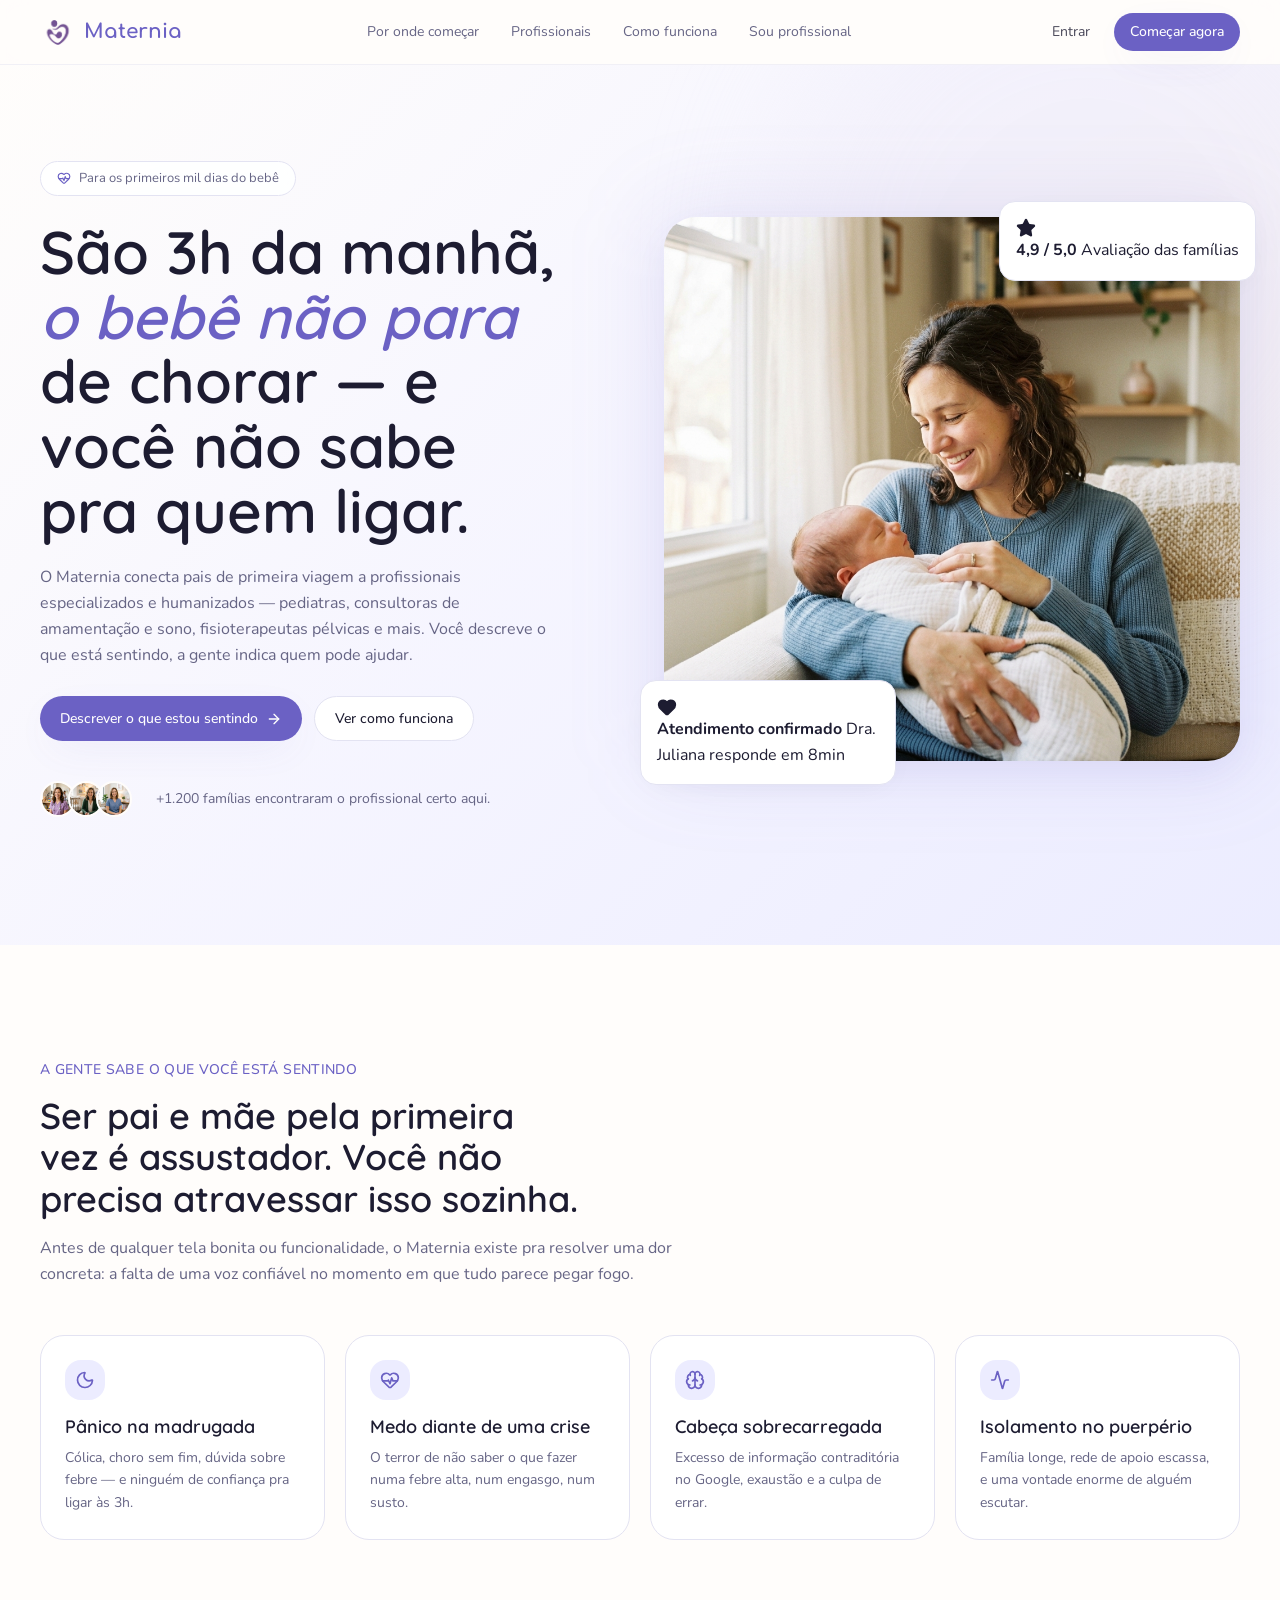
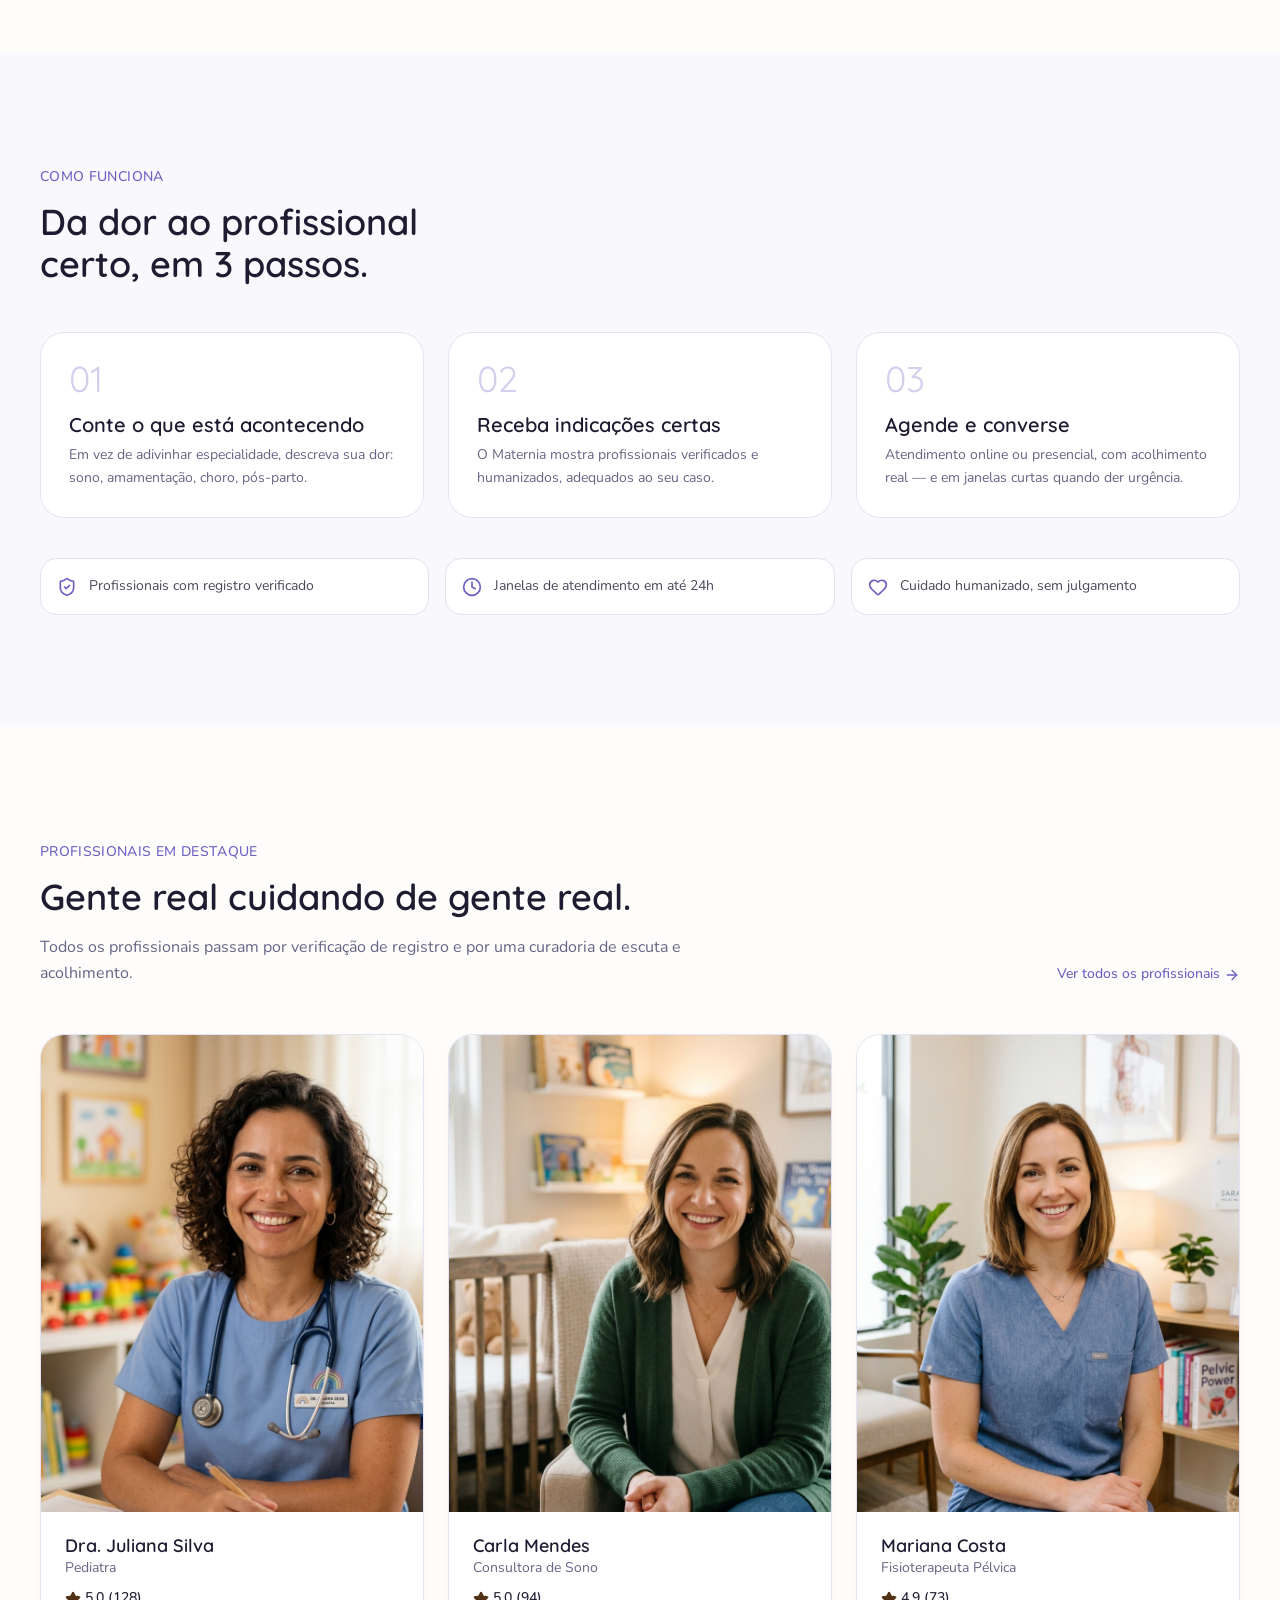
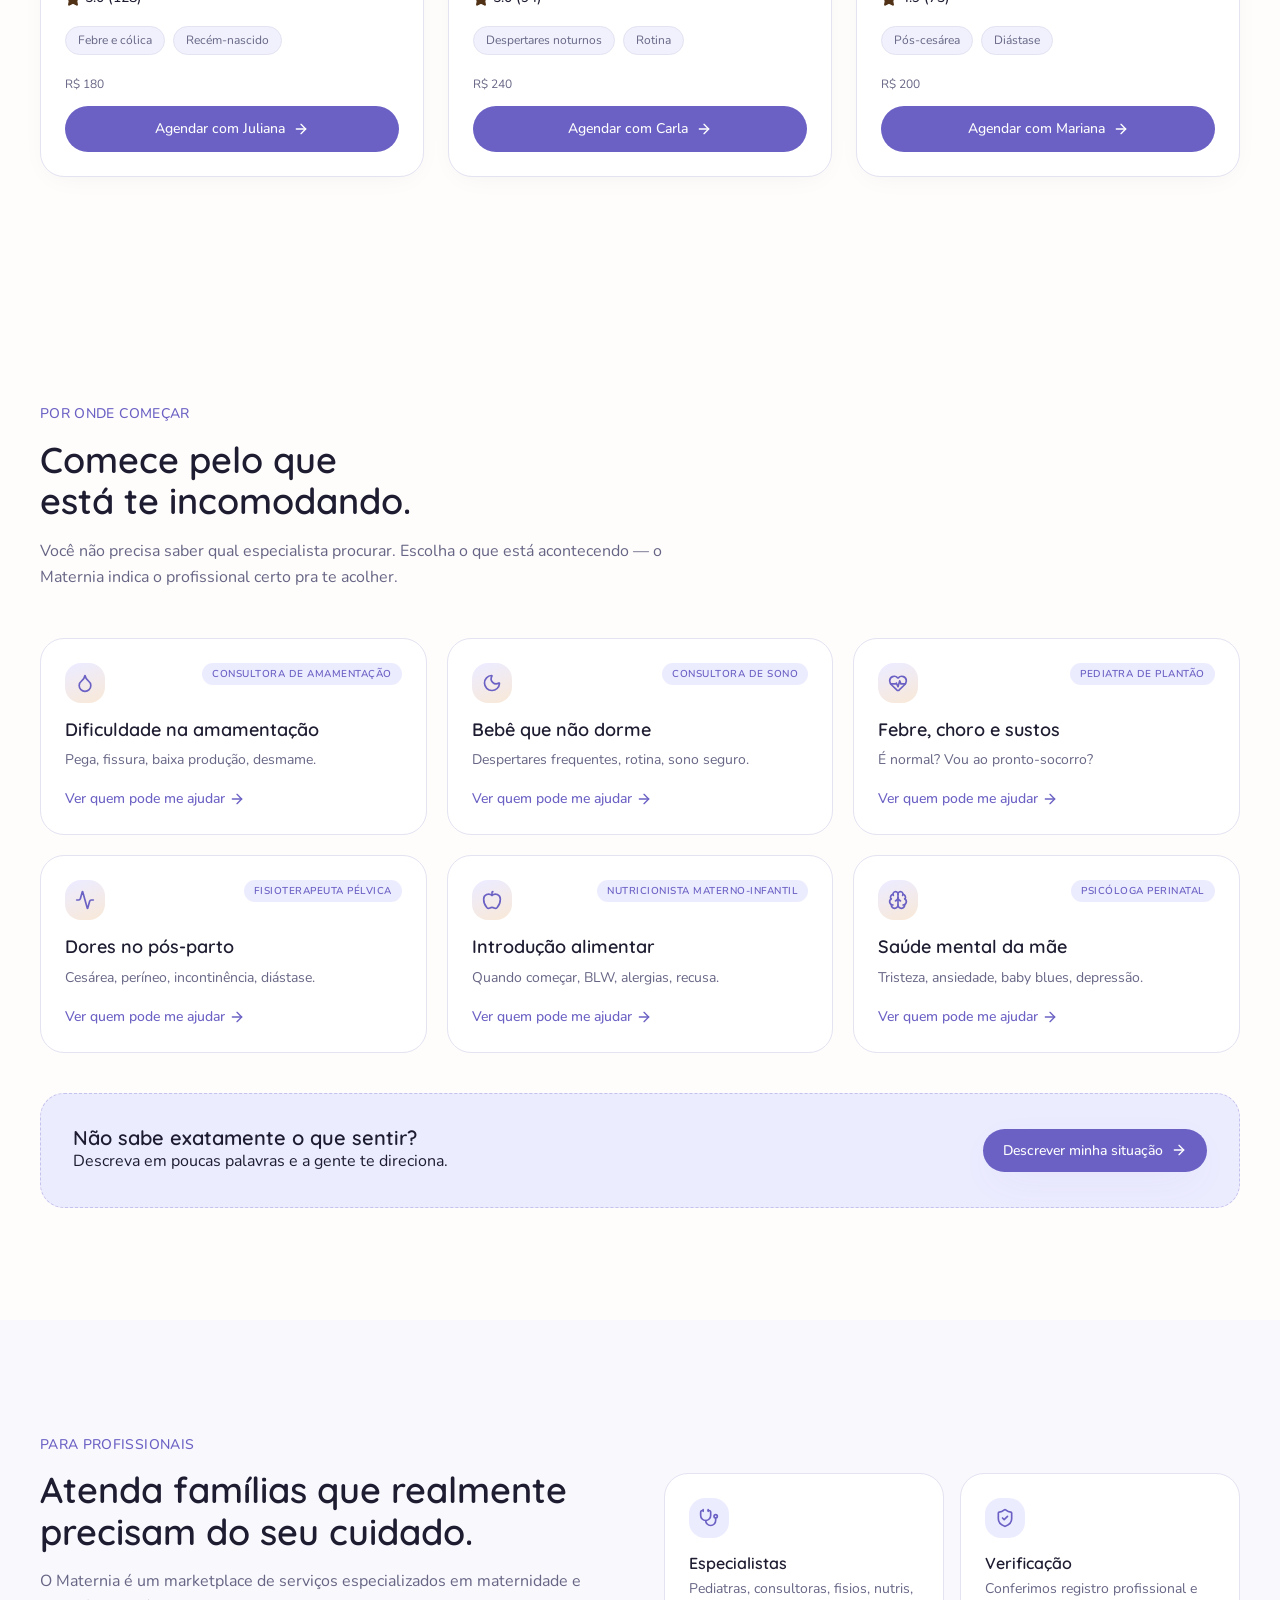
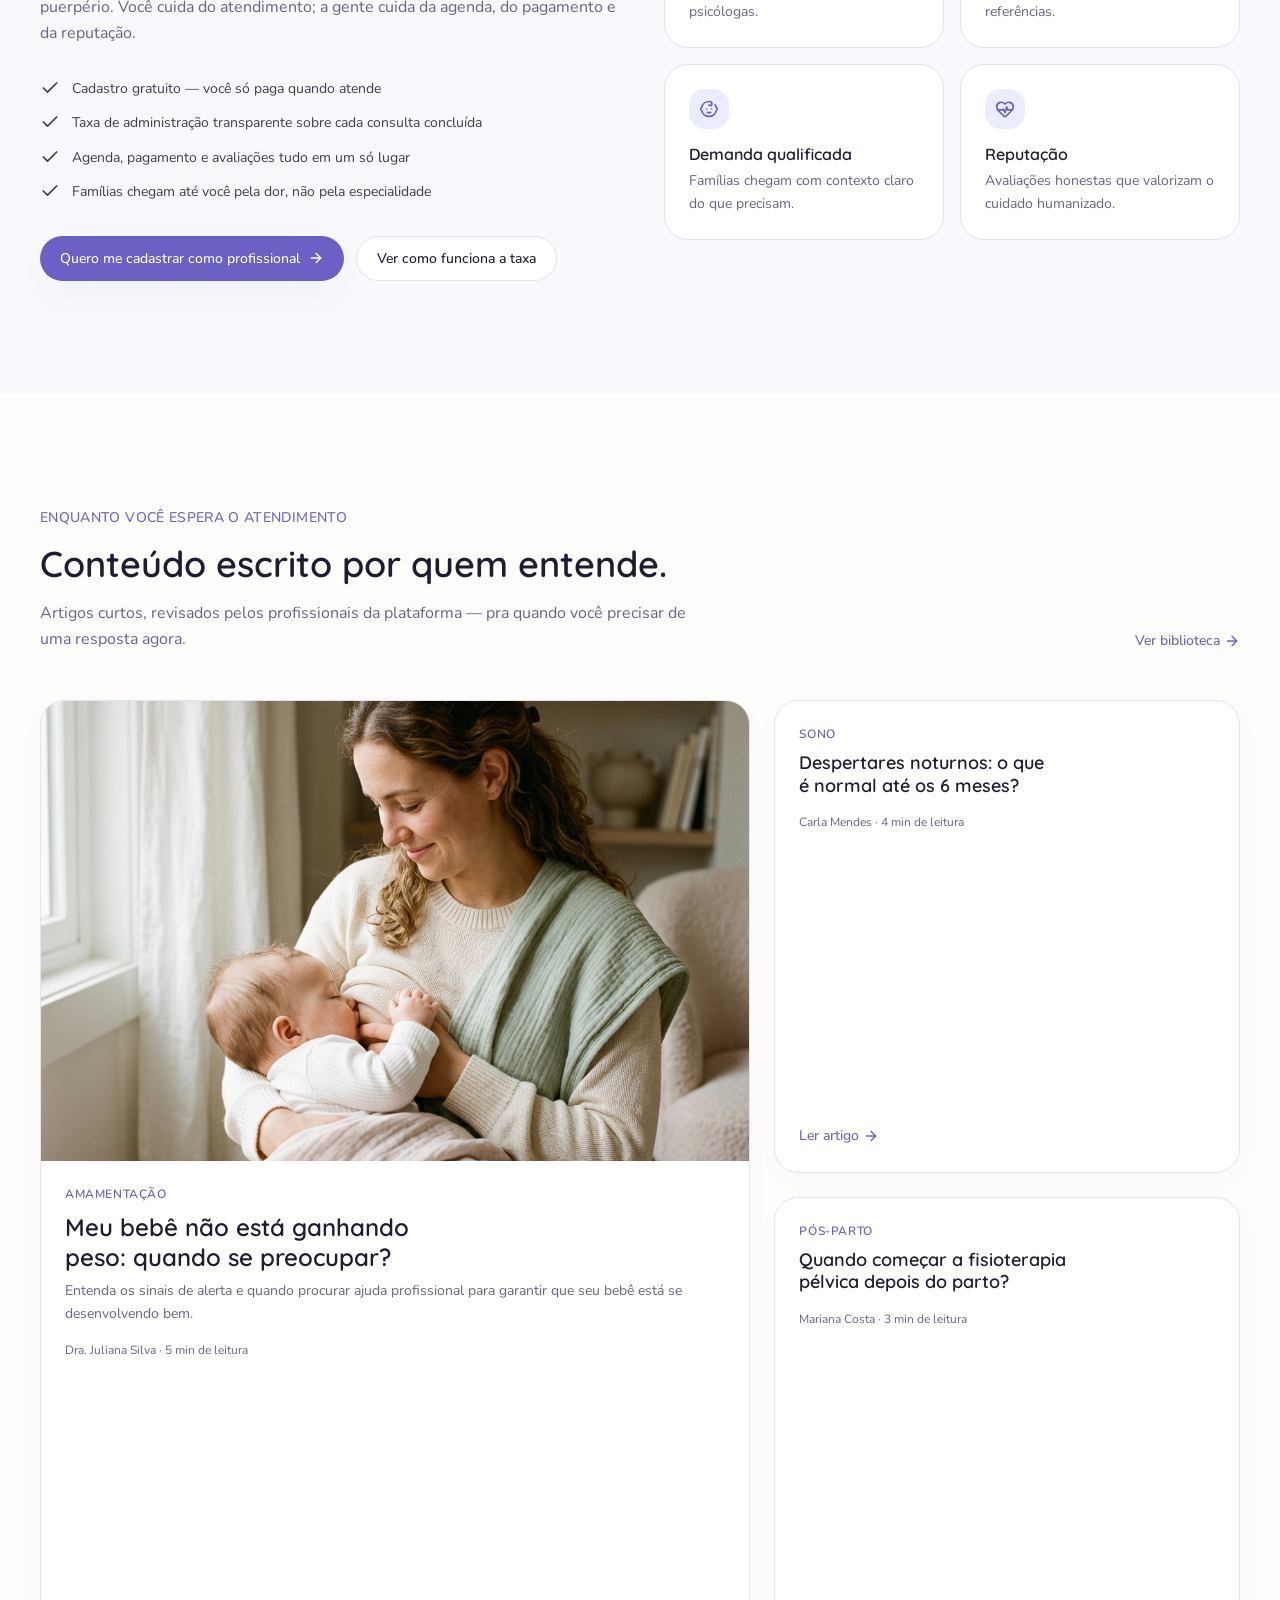
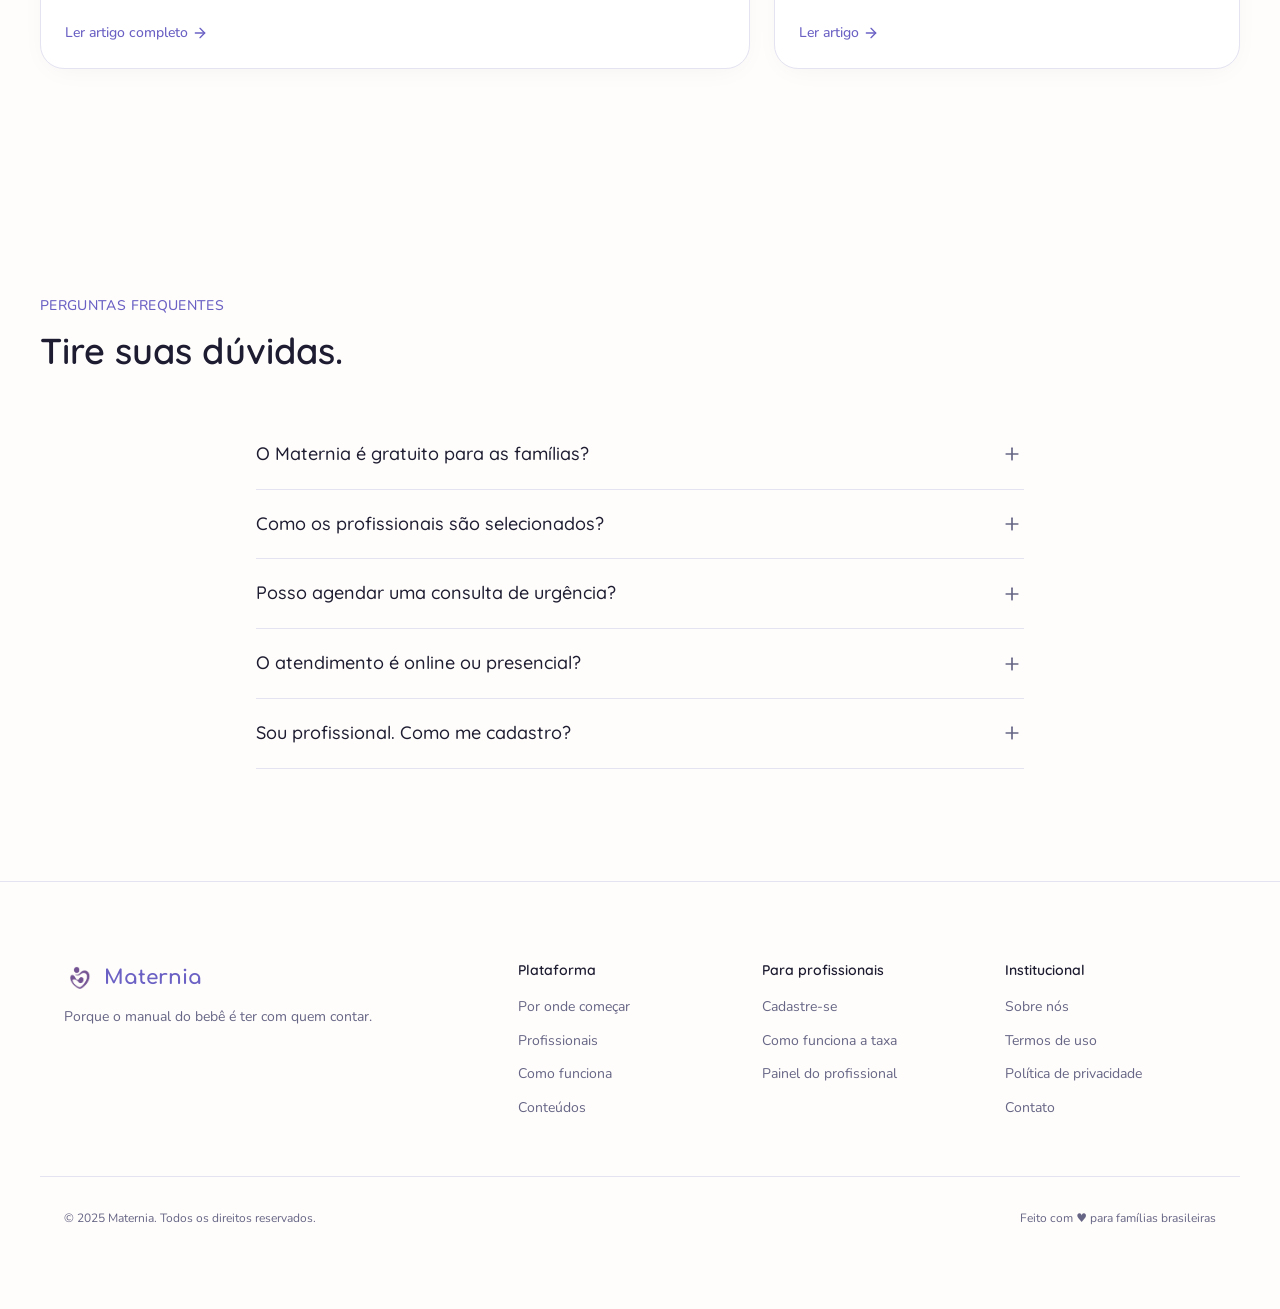
==== commit ed373eab: "fix images" ====
--- a/index.html
+++ b/index.html
@@ -15,7 +15,7 @@
   <meta name="twitter:description" content="Diga o que está acontecendo. A gente te conecta ao profissional certo, com acolhimento e segurança.">
   <link rel="preconnect" href="https://fonts.googleapis.com">
   <link rel="preconnect" href="https://fonts.gstatic.com" crossorigin>
-  <link rel="stylesheet" href="styles.css">
+  <link rel="stylesheet" href="css/styles.css">
 </head>
 <body>
 
@@ -23,7 +23,7 @@
   <header class="header">
     <div class="header-inner container">
       <a href="/" class="header-logo" aria-label="Maternia — Página inicial">
-        <img src="logo-BF-DMk6K.png" alt="Maternia" width="32" height="32">
+        <img src="assets/logo.png" alt="Maternia" width="32" height="32">
         <span>Maternia</span>
       </a>
 
@@ -36,7 +36,7 @@
 
       <div class="header-actions">
         <a href="#" class="btn-login">Entrar</a>
-        <a href="#por-onde-comecar" class="btn-cta-header">Começar agora</a>
+        <a href="triagem.html" class="btn-cta-header">Começar agora</a>
       </div>
 
       <button class="mobile-menu-btn" aria-label="Menu" aria-expanded="false">
@@ -62,7 +62,7 @@
         <a href="#como-funciona">Como funciona</a>
         <a href="#para-profissionais">Sou profissional</a>
         <a href="#" class="btn-login">Entrar</a>
-        <a href="#por-onde-comecar" class="btn-primary btn-full">Começar agora</a>
+        <a href="triagem.html" class="btn-primary btn-full">Começar agora</a>
       </nav>
     </div>
   </header>
@@ -94,7 +94,7 @@
           </p>
 
           <div class="hero-ctas">
-            <a href="#por-onde-comecar" class="btn-primary">
+            <a href="triagem.html" class="btn-primary">
               Descrever o que estou sentindo
               <svg width="20" height="20" viewBox="0 0 24 24" fill="none" stroke="currentColor" stroke-width="2" stroke-linecap="round" stroke-linejoin="round" aria-hidden="true">
                 <path d="M5 12h14"/>
@@ -106,9 +106,9 @@
 
           <div class="hero-social-proof">
             <div class="hero-avatars" aria-hidden="true">
-              <img src="pro-pediatra-wfWht7IY.jpg" alt="" width="32" height="32" loading="lazy">
-              <img src="pro-consultora-CJWwyPrz.jpg" alt="" width="32" height="32" loading="lazy">
-              <img src="pro-fisio-B5DRmI3E.jpg" alt="" width="32" height="32" loading="lazy">
+              <img src="assets/avatar-pediatra.png" alt="" width="32" height="32" loading="lazy">
+              <img src="assets/avatar-sono.png" alt="" width="32" height="32" loading="lazy">
+              <img src="assets/avatar-fisio.png" alt="" width="32" height="32" loading="lazy">
             </div>
             <p>+1.200 famílias encontraram o profissional certo aqui.</p>
           </div>
@@ -118,7 +118,7 @@
         <div class="hero-image-wrapper">
           <div class="hero-image-glow" aria-hidden="true"></div>
           <div class="hero-image">
-            <img src="hero-mother-DWsmiunB.jpg" alt="Mãe segurando seu bebê recém-nascido com carinho" width="560" height="640" loading="eager" fetchpriority="high">
+            <img src="assets/hero-mother.png" alt="Mãe segurando seu bebê recém-nascido com carinho" width="560" height="640" loading="eager" fetchpriority="high">
           </div>
 
           <!-- Float Card — Bottom Left -->
@@ -298,7 +298,7 @@
           <!-- Professional Card 1 -->
           <article class="pro-card animate-on-scroll hover-lift">
             <div class="pro-card__image">
-              <img src="pro-pediatra-wfWht7IY.jpg" alt="Dra. Juliana Silva, Pediatra" width="400" height="280" loading="lazy">
+              <img src="assets/avatar-juliana.png" alt="Dra. Juliana Silva, Pediatra" width="400" height="280" loading="lazy">
             </div>
             <div class="pro-card__body">
               <h3 class="pro-card__name">Dra. Juliana Silva</h3>
@@ -327,7 +327,7 @@
           <!-- Professional Card 2 -->
           <article class="pro-card animate-on-scroll hover-lift">
             <div class="pro-card__image">
-              <img src="pro-consultora-CJWwyPrz.jpg" alt="Carla Mendes, Consultora de Sono" width="400" height="280" loading="lazy">
+              <img src="assets/avatar-sono.png" alt="Carla Mendes, Consultora de Sono" width="400" height="280" loading="lazy">
             </div>
             <div class="pro-card__body">
               <h3 class="pro-card__name">Carla Mendes</h3>
@@ -356,7 +356,7 @@
           <!-- Professional Card 3 -->
           <article class="pro-card animate-on-scroll hover-lift">
             <div class="pro-card__image">
-              <img src="pro-fisio-B5DRmI3E.jpg" alt="Mariana Costa, Fisioterapeuta Pélvica" width="400" height="280" loading="lazy">
+              <img src="assets/avatar-fisio.png" alt="Mariana Costa, Fisioterapeuta Pélvica" width="400" height="280" loading="lazy">
             </div>
             <div class="pro-card__body">
               <h3 class="pro-card__name">Mariana Costa</h3>
@@ -396,7 +396,7 @@
 
         <div class="needs-grid">
           <!-- Need Card 1 -->
-          <a href="#" class="need-card animate-on-scroll">
+          <a href="triagem.html?problema=amamentacao" class="need-card animate-on-scroll">
             <div class="need-card__header">
               <div class="need-card__icon">
                 <svg width="24" height="24" viewBox="0 0 24 24" fill="none" stroke="currentColor" stroke-width="2" stroke-linecap="round" stroke-linejoin="round" aria-hidden="true">
@@ -417,7 +417,7 @@
           </a>
 
           <!-- Need Card 2 -->
-          <a href="#" class="need-card animate-on-scroll">
+          <a href="triagem.html?problema=sono" class="need-card animate-on-scroll">
             <div class="need-card__header">
               <div class="need-card__icon">
                 <svg width="24" height="24" viewBox="0 0 24 24" fill="none" stroke="currentColor" stroke-width="2" stroke-linecap="round" stroke-linejoin="round" aria-hidden="true">
@@ -438,7 +438,7 @@
           </a>
 
           <!-- Need Card 3 -->
-          <a href="#" class="need-card animate-on-scroll">
+          <a href="triagem.html?problema=febre" class="need-card animate-on-scroll">
             <div class="need-card__header">
               <div class="need-card__icon">
                 <svg width="24" height="24" viewBox="0 0 24 24" fill="none" stroke="currentColor" stroke-width="2" stroke-linecap="round" stroke-linejoin="round" aria-hidden="true">
@@ -460,7 +460,7 @@
           </a>
 
           <!-- Need Card 4 -->
-          <a href="#" class="need-card animate-on-scroll">
+          <a href="triagem.html?problema=puerperio" class="need-card animate-on-scroll">
             <div class="need-card__header">
               <div class="need-card__icon">
                 <svg width="24" height="24" viewBox="0 0 24 24" fill="none" stroke="currentColor" stroke-width="2" stroke-linecap="round" stroke-linejoin="round" aria-hidden="true">
@@ -481,7 +481,7 @@
           </a>
 
           <!-- Need Card 5 -->
-          <a href="#" class="need-card animate-on-scroll">
+          <a href="triagem.html?problema=colica" class="need-card animate-on-scroll">
             <div class="need-card__header">
               <div class="need-card__icon">
                 <svg width="24" height="24" viewBox="0 0 24 24" fill="none" stroke="currentColor" stroke-width="2" stroke-linecap="round" stroke-linejoin="round" aria-hidden="true">
@@ -503,7 +503,7 @@
           </a>
 
           <!-- Need Card 6 -->
-          <a href="#" class="need-card animate-on-scroll">
+          <a href="triagem.html?problema=puerperio" class="need-card animate-on-scroll">
             <div class="need-card__header">
               <div class="need-card__icon">
                 <svg width="24" height="24" viewBox="0 0 24 24" fill="none" stroke="currentColor" stroke-width="2" stroke-linecap="round" stroke-linejoin="round" aria-hidden="true">
@@ -537,7 +537,7 @@
             <h3>Não sabe exatamente o que sentir?</h3>
             <p>Descreva em poucas palavras e a gente te direciona.</p>
           </div>
-          <a href="#" class="btn-primary">
+          <a href="triagem.html" class="btn-primary">
             Descrever minha situação
             <svg width="20" height="20" viewBox="0 0 24 24" fill="none" stroke="currentColor" stroke-width="2" stroke-linecap="round" stroke-linejoin="round" aria-hidden="true">
               <path d="M5 12h14"/>
@@ -680,7 +680,7 @@
           <!-- Featured Article -->
           <article class="content-card content-card--featured animate-on-scroll hover-lift">
             <div class="content-card__image">
-              <img src="content-breastfeeding-B3lW8DEk.jpg" alt="Mãe amamentando seu bebê" width="600" height="400" loading="lazy">
+              <img src="assets/content-breastfeeding.png" alt="Mãe amamentando seu bebê" width="600" height="400" loading="lazy">
             </div>
             <div class="content-card__body">
               <span class="content-card__category">Amamentação</span>
@@ -833,7 +833,7 @@
         <!-- Brand Column -->
         <div class="footer-brand">
           <a href="/" class="header-logo" aria-label="Maternia — Página inicial">
-            <img src="logo-BF-DMk6K.png" alt="Maternia" width="32" height="32" loading="lazy">
+            <img src="assets/logo.png" alt="Maternia" width="32" height="32" loading="lazy">
             <span>Maternia</span>
           </a>
           <p>Porque o manual do bebê é ter com quem contar.</p>
@@ -879,6 +879,6 @@
     </div>
   </footer>
 
-  <script src="scripts.js" defer></script>
+  <script src="js/scripts.js" defer></script>
 </body>
 </html>
--- a/css/styles.css
+++ b/css/styles.css
@@ -0,0 +1,2815 @@
+/* ==========================================================================
+   Maternia — Complete Production Stylesheet
+   A platform connecting new mothers to specialized healthcare professionals.
+   ========================================================================== */
+
+/* ==========================================================================
+   1. GOOGLE FONTS
+   ========================================================================== */
+@import url('https://fonts.googleapis.com/css2?family=Quicksand:wght@300;400;500;600;700&family=Nunito:wght@300;400;600;700&family=Comfortaa:wght@500;700&display=swap');
+
+/* ==========================================================================
+   2. DESIGN TOKENS — CSS Custom Properties
+   ========================================================================== */
+:root {
+  /* ---- Typography ---- */
+  --font-sans: 'Nunito', system-ui, sans-serif;
+  --font-display: 'Quicksand', sans-serif;
+  --font-logo: 'Comfortaa', sans-serif;
+
+  /* ---- Colors (oklch) — Light Theme ---- */
+  --background: oklch(99.5% .003 70);       /* warm white */
+  --foreground: oklch(24% .04 285);         /* deep violet-black for tired eyes */
+  --card: oklch(100% 0 0);                 /* white */
+  --card-foreground: oklch(24% .04 285);
+  --primary: oklch(55% .15 285);           /* warm amethyst purple */
+  --primary-foreground: oklch(100% 0 0);   /* white */
+  --secondary: oklch(72% .08 220);         /* serene blue */
+  --secondary-foreground: oklch(30% .07 220); /* deep serene blue */
+  --muted: oklch(96% .015 285);            /* very soft lilac bg */
+  --muted-foreground: oklch(52% .05 285);   /* slate lavender */
+  --accent: oklch(94% .03 70);             /* soft warm beige / skin-like */
+  --accent-foreground: oklch(35% .06 60);  /* warm brown/terracotta */
+  --destructive: oklch(57.7% .245 27.325);
+  --border: oklch(92% .02 285);            /* light lavender border */
+  --input: oklch(94% .02 285);
+  --ring: oklch(55% .15 285);
+  --radius: 1.25rem;                       /* softer rounded corners */
+
+  /* ---- Extended palette ---- */
+  --primary-soft: oklch(95% .03 285);      /* light lavender background */
+  --lavender: oklch(89% .05 285);          /* lavender accent */
+  --azul-sereno: oklch(72% .08 220);       /* serene blue */
+  --bege-pele: oklch(94% .03 70);          /* baby skin warm beige */
+  --cream: oklch(98% .01 80);              /* warm cream */
+
+  /* ---- Gradients ---- */
+  --gradient-hero: linear-gradient(135deg, oklch(99.5% .003 70) 0%, oklch(95% .03 285) 100%);
+  --gradient-soft: linear-gradient(160deg, oklch(95% .03 285) 0%, oklch(94% .03 70) 100%); /* lavender to warm beige */
+  --gradient-primary: linear-gradient(135deg, oklch(55% .15 285), oklch(62% .12 310));
+
+  /* ---- Shadows ---- */
+  --shadow-soft: 0 12px 40px -12px oklch(55% .15 285 / .12);
+  --shadow-card: 0 6px 30px -10px oklch(24% .04 285 / .06);
+}
+
+
+
+/* ==========================================================================
+   3. CSS RESET — Modern Minimal
+   ========================================================================== */
+*,
+*::before,
+*::after {
+  box-sizing: border-box;
+  margin: 0;
+  padding: 0;
+}
+
+html {
+  -webkit-text-size-adjust: 100%;
+  -moz-text-size-adjust: 100%;
+  text-size-adjust: 100%;
+  scroll-behavior: smooth;
+  -webkit-font-smoothing: antialiased;
+  -moz-osx-font-smoothing: grayscale;
+}
+
+img,
+picture,
+video,
+canvas,
+svg {
+  display: block;
+  max-width: 100%;
+}
+
+input,
+button,
+textarea,
+select {
+  font: inherit;
+  color: inherit;
+}
+
+ul,
+ol {
+  list-style: none;
+}
+
+a {
+  color: inherit;
+  text-decoration: none;
+}
+
+/* ==========================================================================
+   4. BASE STYLES
+   ========================================================================== */
+body {
+  font-family: var(--font-sans);
+  font-weight: 400;
+  font-size: 1rem;
+  line-height: 1.6;
+  color: var(--foreground);
+  background-color: var(--background);
+  min-height: 100vh;
+  min-height: 100dvh;
+}
+
+/* ---- Headings ---- */
+h1, h2, h3, h4 {
+  font-family: var(--font-display);
+  font-weight: 600;
+  line-height: 1.15;
+  color: var(--foreground);
+  text-wrap: balance;
+}
+
+h1 {
+  font-size: 2.25rem;
+  line-height: 1.08;
+}
+
+h2 {
+  font-size: 1.875rem;
+}
+
+h3 {
+  font-size: 1.25rem;
+}
+
+h4 {
+  font-size: 1.125rem;
+}
+
+/* ---- Body text ---- */
+p {
+  line-height: 1.6;
+}
+
+.text-sm {
+  font-size: 0.875rem;
+}
+
+.text-xs {
+  font-size: 0.75rem;
+}
+
+.text-base {
+  font-size: 1rem;
+}
+
+.text-lg {
+  font-size: 1.125rem;
+}
+
+.text-xl {
+  font-size: 1.25rem;
+}
+
+/* ---- Links ---- */
+a:hover {
+  color: var(--foreground);
+}
+
+/* ---- Selection ---- */
+::selection {
+  background-color: var(--primary);
+  color: var(--primary-foreground);
+}
+
+/* ==========================================================================
+   5. LAYOUT UTILITIES
+   ========================================================================== */
+.container {
+  max-width: 80rem;
+  margin-inline: auto;
+  padding-inline: 1.5rem;
+  width: 100%;
+}
+
+.grid-2 {
+  display: grid;
+  grid-template-columns: 1fr;
+  gap: 1.5rem;
+}
+
+.grid-3 {
+  display: grid;
+  grid-template-columns: 1fr;
+  gap: 1.5rem;
+}
+
+.grid-4 {
+  display: grid;
+  grid-template-columns: 1fr;
+  gap: 1.5rem;
+}
+
+@media (min-width: 640px) {
+  .grid-2 {
+    grid-template-columns: repeat(2, 1fr);
+  }
+
+  .grid-4 {
+    grid-template-columns: repeat(2, 1fr);
+  }
+}
+
+@media (min-width: 768px) {
+  .grid-3 {
+    grid-template-columns: repeat(3, 1fr);
+  }
+}
+
+@media (min-width: 1024px) {
+  .grid-4 {
+    grid-template-columns: repeat(4, 1fr);
+  }
+}
+
+/* Utility classes matching Tailwind conventions used in the HTML */
+.min-h-screen {
+  min-height: 100vh;
+  min-height: 100dvh;
+}
+
+.bg-background {
+  background-color: var(--background);
+}
+
+.text-foreground {
+  color: var(--foreground);
+}
+
+.mx-auto {
+  margin-inline: auto;
+}
+
+.max-w-7xl {
+  max-width: 80rem;
+}
+
+.px-6 {
+  padding-inline: 1.5rem;
+}
+
+.leading-relaxed {
+  line-height: 1.625;
+}
+
+.leading-tight {
+  line-height: 1.25;
+}
+
+.font-medium {
+  font-weight: 500;
+}
+
+.font-semibold {
+  font-weight: 600;
+}
+
+.font-display {
+  font-family: var(--font-display);
+}
+
+.italic {
+  font-style: italic;
+}
+
+.uppercase {
+  text-transform: uppercase;
+}
+
+.tracking-wide {
+  letter-spacing: 0.025em;
+}
+
+.tracking-wider {
+  letter-spacing: 0.05em;
+}
+
+.shrink-0 {
+  flex-shrink: 0;
+}
+
+.transition {
+  transition-property: color, background-color, border-color, text-decoration-color, fill, stroke, opacity, box-shadow, transform, filter, backdrop-filter;
+  transition-timing-function: cubic-bezier(0.4, 0, 0.2, 1);
+  transition-duration: 200ms;
+}
+
+.transition-all {
+  transition-property: all;
+  transition-timing-function: cubic-bezier(0.4, 0, 0.2, 1);
+  transition-duration: 200ms;
+}
+
+/* ==========================================================================
+   6. HEADER
+   ========================================================================== */
+.header,
+header.sticky {
+  position: sticky;
+  top: 0;
+  z-index: 40;
+  backdrop-filter: blur(12px);
+  -webkit-backdrop-filter: blur(12px);
+  background-color: oklch(from var(--background) l c h / .7);
+  border-bottom: 1px solid oklch(from var(--border) l c h / .5);
+}
+
+.header-inner,
+header > div {
+  display: flex;
+  align-items: center;
+  justify-content: space-between;
+  height: 4rem;
+  max-width: 80rem;
+  margin-inline: auto;
+  padding-inline: 1.5rem;
+}
+
+/* ---- Logo ---- */
+.header-logo,
+header a[href="#"] {
+  display: flex;
+  align-items: center;
+  gap: 0.5rem;
+  text-decoration: none;
+}
+
+.header-logo img,
+header a[href="#"] img {
+  height: 2.25rem;
+  width: 2.25rem;
+  object-fit: contain;
+}
+
+.header-logo span,
+header a[href="#"] span {
+  font-family: var(--font-logo);
+  font-size: 1.25rem;
+  font-weight: 700;
+  color: var(--primary);
+}
+
+/* ---- Navigation ---- */
+.header-nav,
+header nav {
+  display: none;
+  align-items: center;
+  gap: 2rem;
+}
+
+.header-nav a,
+header nav a {
+  font-size: 0.875rem;
+  color: var(--muted-foreground);
+  text-decoration: none;
+  transition: color 200ms ease;
+}
+
+.header-nav a:hover,
+header nav a:hover {
+  color: var(--foreground);
+}
+
+/* ---- Header Actions ---- */
+.header-actions,
+header .flex.items-center.gap-2 {
+  display: flex;
+  align-items: center;
+  gap: 0.5rem;
+}
+
+.btn-login {
+  display: none;
+  font-size: 0.875rem;
+  color: oklch(from var(--foreground) l c h / .8);
+  padding: 0.5rem 1rem;
+  background: none;
+  border: none;
+  cursor: pointer;
+  transition: color 200ms ease;
+}
+
+.btn-login:hover {
+  color: var(--foreground);
+}
+
+.btn-cta-header {
+  display: inline-flex;
+  align-items: center;
+  gap: 0.5rem;
+  border-radius: 9999px;
+  background-color: var(--primary);
+  color: var(--primary-foreground);
+  font-size: 0.875rem;
+  font-weight: 500;
+  padding: 0.5rem 1rem;
+  border: none;
+  cursor: pointer;
+  box-shadow: var(--shadow-soft);
+  transition: opacity 200ms ease;
+}
+
+.btn-cta-header:hover {
+  opacity: 0.95;
+}
+
+/* ---- Mobile Menu Button ---- */
+.mobile-menu-btn {
+  display: block;
+  background: none;
+  border: none;
+  cursor: pointer;
+  color: var(--foreground);
+  padding: 0.25rem;
+}
+
+/* ---- Mobile Menu Overlay ---- */
+.mobile-menu {
+  position: fixed;
+  inset: 0;
+  background-color: var(--background);
+  z-index: 50;
+  display: none;
+  flex-direction: column;
+  padding: 2rem 1.5rem;
+}
+
+.mobile-menu.active {
+  display: flex;
+}
+
+.mobile-menu a {
+  font-family: var(--font-display);
+  font-size: 1.5rem;
+  padding: 1rem 0;
+  color: var(--foreground);
+  border-bottom: 1px solid var(--border);
+  display: block;
+}
+
+.mobile-menu a:hover {
+  color: var(--primary);
+}
+
+@media (min-width: 640px) {
+  .btn-login {
+    display: inline-flex;
+  }
+}
+
+@media (min-width: 768px) {
+  .header-nav,
+  header nav {
+    display: flex;
+  }
+
+  .mobile-menu-btn {
+    display: none;
+  }
+}
+
+/* ==========================================================================
+   7. BUTTONS
+   ========================================================================== */
+.btn-primary {
+  display: inline-flex;
+  align-items: center;
+  gap: 0.5rem;
+  border-radius: 9999px;
+  background-color: var(--primary);
+  color: var(--primary-foreground);
+  padding: 0.75rem 1.25rem;
+  font-size: 0.875rem;
+  font-weight: 500;
+  border: none;
+  cursor: pointer;
+  box-shadow: var(--shadow-soft);
+  transition: opacity 200ms ease, transform 200ms ease;
+  text-decoration: none;
+  line-height: 1.4;
+}
+
+.btn-primary:hover {
+  opacity: 0.95;
+}
+
+.btn-primary:active {
+  transform: scale(0.98);
+}
+
+.btn-primary svg {
+  width: 1rem;
+  height: 1rem;
+  flex-shrink: 0;
+}
+
+.btn-secondary {
+  display: inline-flex;
+  align-items: center;
+  gap: 0.5rem;
+  border-radius: 9999px;
+  background-color: var(--card);
+  color: var(--foreground);
+  padding: 0.75rem 1.25rem;
+  font-size: 0.875rem;
+  font-weight: 500;
+  border: 1px solid var(--border);
+  cursor: pointer;
+  transition: background-color 200ms ease;
+  text-decoration: none;
+  line-height: 1.4;
+}
+
+.btn-secondary:hover {
+  background-color: var(--muted);
+}
+
+.btn-secondary:active {
+  transform: scale(0.98);
+}
+
+.btn-full {
+  width: 100%;
+  justify-content: center;
+}
+
+/* ==========================================================================
+   8. HERO SECTION
+   ========================================================================== */
+.hero {
+  position: relative;
+  overflow: hidden;
+}
+
+.hero-bg {
+  position: absolute;
+  inset: 0;
+  z-index: -1;
+  background: var(--gradient-hero);
+}
+
+.hero-glow {
+  position: absolute;
+  top: -8rem;
+  right: -8rem;
+  width: 40rem;
+  height: 40rem;
+  border-radius: 9999px;
+  background: var(--gradient-soft);
+  filter: blur(64px);
+  opacity: 0.4;
+  pointer-events: none;
+}
+
+.hero-grid {
+  display: grid;
+  grid-template-columns: 1fr;
+  gap: 3rem;
+  align-items: center;
+  padding-top: 4rem;
+  padding-bottom: 6rem;
+  max-width: 80rem;
+  margin-inline: auto;
+  padding-inline: 1.5rem;
+}
+
+/* ---- Hero Badge ---- */
+.hero-badge {
+  display: inline-flex;
+  align-items: center;
+  gap: 0.5rem;
+  border-radius: 9999px;
+  background-color: oklch(from var(--card) l c h / .7);
+  backdrop-filter: blur(8px);
+  -webkit-backdrop-filter: blur(8px);
+  border: 1px solid var(--border);
+  padding: 0.375rem 1rem;
+  font-size: 0.75rem;
+  color: var(--muted-foreground);
+}
+
+.hero-badge svg {
+  width: 0.875rem;
+  height: 0.875rem;
+  color: var(--primary);
+}
+
+/* ---- Hero Title ---- */
+.hero-title {
+  margin-top: 1.5rem;
+  font-family: var(--font-display);
+  font-size: 2.25rem;
+  line-height: 1.08;
+  color: var(--foreground);
+}
+
+.hero-title-accent {
+  font-style: italic;
+  color: var(--primary);
+}
+
+/* ---- Hero Text ---- */
+.hero-text {
+  margin-top: 1.25rem;
+  font-size: 1rem;
+  color: var(--muted-foreground);
+  max-width: 32rem;
+  line-height: 1.625;
+}
+
+/* ---- Hero CTAs ---- */
+.hero-ctas {
+  display: flex;
+  flex-wrap: wrap;
+  gap: 0.75rem;
+  margin-top: 1.75rem;
+}
+
+/* ---- Hero Social Proof ---- */
+.hero-social-proof {
+  display: flex;
+  align-items: center;
+  gap: 1.5rem;
+  margin-top: 2.5rem;
+  font-size: 0.875rem;
+  color: var(--muted-foreground);
+}
+
+.hero-avatars {
+  display: flex;
+}
+
+.hero-avatars img {
+  width: 2.25rem;
+  height: 2.25rem;
+  border-radius: 9999px;
+  object-fit: cover;
+  border: 2px solid var(--background);
+}
+
+.hero-avatars img + img {
+  margin-left: -0.5rem;
+}
+
+/* ---- Hero Image ---- */
+.hero-image-wrapper {
+  position: relative;
+}
+
+.hero-image-glow {
+  position: absolute;
+  inset: -1rem;
+  border-radius: 2.5rem;
+  background-color: oklch(from var(--primary) l c h / .1);
+  filter: blur(40px);
+  pointer-events: none;
+}
+
+.hero-image {
+  position: relative;
+  border-radius: 2rem;
+  overflow: hidden;
+  box-shadow: var(--shadow-soft);
+}
+
+.hero-image img {
+  width: 100%;
+  height: 34rem;
+  object-fit: cover;
+  display: block;
+}
+
+/* ---- Hero Floating Cards ---- */
+.hero-float-card {
+  position: absolute;
+  background-color: var(--card);
+  border-radius: 1rem;
+  padding: 1rem;
+  box-shadow: var(--shadow-card);
+  border: 1px solid var(--border);
+  z-index: 2;
+}
+
+.hero-float-card--bottom {
+  bottom: -1.5rem;
+  left: -1.5rem;
+  max-width: 16rem;
+}
+
+.hero-float-card--top {
+  top: -1rem;
+  right: -1rem;
+}
+
+.hero-float-card .flex {
+  display: flex;
+}
+
+.hero-float-card .items-center {
+  align-items: center;
+}
+
+.hero-float-card .gap-3 {
+  gap: 0.75rem;
+}
+
+.hero-float-card .gap-2 {
+  gap: 0.5rem;
+}
+
+@media (min-width: 768px) {
+  .hero-grid {
+    grid-template-columns: repeat(2, 1fr);
+    padding-top: 6rem;
+    padding-bottom: 8rem;
+  }
+
+  .hero-title {
+    font-size: 3rem;
+  }
+}
+
+@media (min-width: 1024px) {
+  .hero-title {
+    font-size: 3.75rem;
+  }
+}
+
+/* ==========================================================================
+   9. SECTION COMMON
+   ========================================================================== */
+.section {
+  padding-block: 5rem;
+}
+
+.section-header {
+  max-width: 42rem;
+}
+
+.section-label {
+  font-size: 0.875rem;
+  font-weight: 500;
+  color: var(--primary);
+  letter-spacing: 0.025em;
+  text-transform: uppercase;
+}
+
+.section-title {
+  font-family: var(--font-display);
+  margin-top: 0.75rem;
+  font-size: 1.875rem;
+}
+
+.section-text {
+  margin-top: 1rem;
+  font-size: 1rem;
+  color: var(--muted-foreground);
+  line-height: 1.625;
+}
+
+.section--muted {
+  background-color: oklch(from var(--muted) l c h / .4);
+}
+
+@media (min-width: 768px) {
+  .section {
+    padding-block: 7rem;
+  }
+
+  .section-title {
+    font-size: 2.25rem;
+  }
+}
+
+/* ==========================================================================
+   10. PAIN CARDS
+   ========================================================================== */
+.pain-cards {
+  display: grid;
+  grid-template-columns: 1fr;
+  gap: 1.25rem;
+  margin-top: 3rem;
+}
+
+.pain-card {
+  border-radius: 1.5rem;
+  background-color: var(--card);
+  border: 1px solid var(--border);
+  padding: 1.5rem;
+  transition: box-shadow 300ms ease;
+}
+
+.pain-card:hover {
+  box-shadow: var(--shadow-card);
+}
+
+.pain-card__icon {
+  width: 2.5rem;
+  height: 2.5rem;
+  border-radius: 1rem;
+  display: grid;
+  place-items: center;
+  background: var(--primary-soft);
+  margin-bottom: 1rem;
+}
+
+.pain-card__icon svg {
+  width: 1.25rem;
+  height: 1.25rem;
+  color: var(--primary);
+}
+
+.pain-card__title {
+  font-family: var(--font-display);
+  font-size: 1.125rem;
+  line-height: 1.25;
+}
+
+.pain-card__text {
+  margin-top: 0.5rem;
+  font-size: 0.875rem;
+  color: var(--muted-foreground);
+  line-height: 1.625;
+}
+
+@media (min-width: 640px) {
+  .pain-cards {
+    grid-template-columns: repeat(2, 1fr);
+  }
+}
+
+@media (min-width: 1024px) {
+  .pain-cards {
+    grid-template-columns: repeat(4, 1fr);
+  }
+}
+
+/* ==========================================================================
+   11. STEPS SECTION
+   ========================================================================== */
+.steps-grid {
+  display: grid;
+  grid-template-columns: 1fr;
+  gap: 1.5rem;
+  margin-top: 3rem;
+}
+
+.step-card {
+  border-radius: 1.5rem;
+  background-color: var(--card);
+  border: 1px solid var(--border);
+  padding: 1.75rem;
+}
+
+.step-card__number {
+  font-family: var(--font-display);
+  font-size: 2.25rem;
+  color: oklch(from var(--primary) l c h / .3);
+  line-height: 1;
+}
+
+.step-card__title {
+  font-family: var(--font-display);
+  font-size: 1.25rem;
+  margin-top: 0.75rem;
+}
+
+.step-card__text {
+  margin-top: 0.5rem;
+  font-size: 0.875rem;
+  color: var(--muted-foreground);
+  line-height: 1.625;
+}
+
+/* ---- Trust Badges ---- */
+.trust-badges {
+  display: grid;
+  grid-template-columns: 1fr;
+  gap: 1rem;
+  margin-top: 2.5rem;
+}
+
+.trust-badge {
+  display: flex;
+  align-items: center;
+  gap: 0.75rem;
+  border-radius: 1rem;
+  background-color: var(--card);
+  border: 1px solid var(--border);
+  padding: 1rem;
+  font-size: 0.875rem;
+}
+
+.trust-badge svg {
+  width: 1.25rem;
+  height: 1.25rem;
+  color: var(--primary);
+  flex-shrink: 0;
+}
+
+.trust-badge span {
+  color: oklch(from var(--foreground) l c h / .8);
+}
+
+@media (min-width: 640px) {
+  .trust-badges {
+    grid-template-columns: repeat(3, 1fr);
+  }
+}
+
+@media (min-width: 768px) {
+  .steps-grid {
+    grid-template-columns: repeat(3, 1fr);
+  }
+}
+
+/* ==========================================================================
+   12. PROFESSIONAL CARDS
+   ========================================================================== */
+.pro-header {
+  display: flex;
+  align-items: flex-end;
+  justify-content: space-between;
+  gap: 1.5rem;
+  flex-wrap: wrap;
+}
+
+.pro-link {
+  display: inline-flex;
+  align-items: center;
+  gap: 0.25rem;
+  font-size: 0.875rem;
+  color: var(--primary);
+  font-weight: 500;
+  text-decoration: none;
+  white-space: nowrap;
+  transition: gap 200ms ease;
+}
+
+.pro-link:hover {
+  gap: 0.5rem;
+}
+
+.pro-link svg {
+  width: 1rem;
+  height: 1rem;
+}
+
+.pro-grid {
+  display: grid;
+  grid-template-columns: 1fr;
+  gap: 1.5rem;
+  margin-top: 3rem;
+}
+
+.pro-card {
+  border-radius: 1.5rem;
+  background-color: var(--card);
+  border: 1px solid var(--border);
+  overflow: hidden;
+  box-shadow: var(--shadow-card);
+  transition: transform 300ms ease;
+}
+
+.pro-card:hover {
+  transform: translateY(-4px);
+}
+
+.pro-card__image {
+  aspect-ratio: 4 / 5;
+  overflow: hidden;
+}
+
+.pro-card__image img {
+  width: 100%;
+  height: 100%;
+  object-fit: cover;
+  display: block;
+  transition: transform 500ms ease;
+}
+
+.pro-card:hover .pro-card__image img {
+  transform: scale(1.03);
+}
+
+.pro-card__body {
+  padding: 1.5rem;
+}
+
+.pro-card__name {
+  font-family: var(--font-display);
+  font-size: 1.125rem;
+}
+
+.pro-card__role {
+  font-size: 0.875rem;
+  color: var(--muted-foreground);
+}
+
+.pro-card__rating {
+  display: flex;
+  align-items: center;
+  gap: 0.25rem;
+  margin-top: 0.5rem;
+  font-size: 0.875rem;
+}
+
+.pro-card__rating svg {
+  width: 1rem;
+  height: 1rem;
+  color: var(--accent-foreground);
+  fill: currentColor;
+}
+
+.pro-card__rating span {
+  font-weight: 500;
+}
+
+.pro-card__rating .text-muted-foreground {
+  color: var(--muted-foreground);
+  font-weight: 400;
+}
+
+.pro-card__tags {
+  display: flex;
+  flex-wrap: wrap;
+  gap: 0.5rem;
+  margin-top: 1rem;
+}
+
+.pro-card__tag {
+  font-size: 0.75rem;
+  padding: 0.25rem 0.75rem;
+  border-radius: 9999px;
+  background-color: var(--muted);
+  color: var(--muted-foreground);
+  border: 1px solid var(--border);
+}
+
+.pro-card__price {
+  margin-top: 1.25rem;
+  font-size: 0.75rem;
+  color: var(--muted-foreground);
+}
+
+.pro-card__btn {
+  margin-top: 0.75rem;
+  display: inline-flex;
+  align-items: center;
+  justify-content: center;
+  gap: 0.5rem;
+  width: 100%;
+  border-radius: 9999px;
+  background-color: var(--primary);
+  color: var(--primary-foreground);
+  padding: 0.75rem 1.25rem;
+  font-size: 0.875rem;
+  font-weight: 500;
+  border: none;
+  cursor: pointer;
+  transition: opacity 200ms ease;
+}
+
+.pro-card__btn:hover {
+  opacity: 0.95;
+}
+
+.pro-card__btn svg {
+  width: 1rem;
+  height: 1rem;
+}
+
+@media (min-width: 768px) {
+  .pro-grid {
+    grid-template-columns: repeat(3, 1fr);
+  }
+}
+
+/* ==========================================================================
+   13. NEED CARDS (Por Onde Começar)
+   ========================================================================== */
+.needs-grid {
+  display: grid;
+  grid-template-columns: 1fr;
+  gap: 1.25rem;
+  margin-top: 3rem;
+}
+
+.need-card {
+  border-radius: 1.5rem;
+  background-color: var(--card);
+  border: 1px solid var(--border);
+  padding: 1.5rem;
+  display: flex;
+  flex-direction: column;
+  text-decoration: none;
+  color: var(--foreground);
+  transition: border-color 300ms ease, box-shadow 300ms ease;
+}
+
+.need-card:hover {
+  border-color: oklch(from var(--primary) l c h / .4);
+  box-shadow: var(--shadow-card);
+}
+
+.need-card__header {
+  display: flex;
+  align-items: flex-start;
+  justify-content: space-between;
+  gap: 0.75rem;
+}
+
+.need-card__icon {
+  width: 2.5rem;
+  height: 2.5rem;
+  border-radius: 1rem;
+  display: grid;
+  place-items: center;
+  background: var(--gradient-soft);
+  flex-shrink: 0;
+}
+
+.need-card__icon svg {
+  width: 1.25rem;
+  height: 1.25rem;
+  color: var(--primary);
+}
+
+.need-card__specialist {
+  font-size: 0.625rem;
+  text-transform: uppercase;
+  letter-spacing: 0.05em;
+  color: var(--primary);
+  font-weight: 600;
+  padding: 0.25rem 0.625rem;
+  border-radius: 9999px;
+  background: var(--primary-soft);
+  white-space: nowrap;
+  line-height: 1.4;
+}
+
+.need-card__title {
+  font-family: var(--font-display);
+  font-size: 1.125rem;
+  margin-top: 1rem;
+  line-height: 1.25;
+}
+
+.need-card__text {
+  margin-top: 0.5rem;
+  font-size: 0.875rem;
+  color: var(--muted-foreground);
+  line-height: 1.625;
+}
+
+.need-card__link {
+  margin-top: 1rem;
+  display: inline-flex;
+  align-items: center;
+  gap: 0.25rem;
+  font-size: 0.875rem;
+  color: var(--primary);
+  font-weight: 500;
+  transition: gap 300ms ease;
+}
+
+.need-card:hover .need-card__link {
+  gap: 0.5rem;
+}
+
+.need-card__link svg {
+  width: 1rem;
+  height: 1rem;
+}
+
+/* ---- Needs CTA Banner ---- */
+.needs-cta {
+  margin-top: 2.5rem;
+  border-radius: 1.5rem;
+  border: 1px dashed oklch(from var(--primary) l c h / .3);
+  padding: 1.5rem;
+  background: var(--primary-soft);
+  display: flex;
+  flex-wrap: wrap;
+  align-items: center;
+  justify-content: space-between;
+  gap: 1rem;
+}
+
+.needs-cta p:first-child {
+  font-family: var(--font-display);
+  font-size: 1.25rem;
+}
+
+.needs-cta p.text-sm {
+  font-size: 0.875rem;
+  color: var(--muted-foreground);
+  margin-top: 0.25rem;
+}
+
+@media (min-width: 640px) {
+  .needs-grid {
+    grid-template-columns: repeat(2, 1fr);
+  }
+}
+
+@media (min-width: 768px) {
+  .needs-cta {
+    padding: 2rem;
+  }
+}
+
+@media (min-width: 1024px) {
+  .needs-grid {
+    grid-template-columns: repeat(3, 1fr);
+  }
+}
+
+/* ==========================================================================
+   14. FOR PROFESSIONALS SECTION
+   ========================================================================== */
+.for-pros {
+  display: grid;
+  grid-template-columns: 1fr;
+  gap: 3rem;
+  align-items: center;
+}
+
+.for-pros__checklist {
+  margin-top: 2rem;
+  display: flex;
+  flex-direction: column;
+  gap: 0.75rem;
+}
+
+.for-pros__checklist li {
+  display: flex;
+  align-items: flex-start;
+  gap: 0.75rem;
+  font-size: 0.875rem;
+  color: oklch(from var(--foreground) l c h / .85);
+}
+
+.for-pros__checklist li span {
+  width: 1.25rem;
+  height: 1.25rem;
+  margin-top: 0.125rem;
+  border-radius: 9999px;
+  display: grid;
+  place-items: center;
+  flex-shrink: 0;
+  background: var(--primary-soft);
+}
+
+.for-pros__checklist li span svg {
+  width: 0.75rem;
+  height: 0.75rem;
+  color: var(--primary);
+}
+
+.for-pros__actions {
+  display: flex;
+  flex-wrap: wrap;
+  gap: 0.75rem;
+  margin-top: 2rem;
+}
+
+/* ---- Mini Cards Grid ---- */
+.for-pros__cards {
+  display: grid;
+  grid-template-columns: repeat(2, 1fr);
+  gap: 1rem;
+}
+
+.for-pros__mini-card {
+  border-radius: 1.5rem;
+  background-color: var(--card);
+  border: 1px solid var(--border);
+  padding: 1.5rem;
+}
+
+.for-pros__mini-card__icon {
+  width: 2.5rem;
+  height: 2.5rem;
+  border-radius: 1rem;
+  display: grid;
+  place-items: center;
+  background: var(--primary-soft);
+  margin-bottom: 1rem;
+}
+
+.for-pros__mini-card__icon svg {
+  width: 1.25rem;
+  height: 1.25rem;
+  color: var(--primary);
+}
+
+.for-pros__mini-card__title {
+  font-family: var(--font-display);
+  font-size: 1rem;
+}
+
+.for-pros__mini-card__text {
+  font-size: 0.875rem;
+  color: var(--muted-foreground);
+  margin-top: 0.375rem;
+  line-height: 1.625;
+}
+
+@media (min-width: 1024px) {
+  .for-pros {
+    grid-template-columns: repeat(2, 1fr);
+  }
+}
+
+/* ==========================================================================
+   15. CONTENT / BLOG SECTION
+   ========================================================================== */
+.content-header {
+  display: flex;
+  align-items: flex-end;
+  justify-content: space-between;
+  gap: 1.5rem;
+  flex-wrap: wrap;
+}
+
+.content-grid {
+  display: grid;
+  grid-template-columns: 1fr;
+  gap: 1.5rem;
+  margin-top: 3rem;
+}
+
+.content-card {
+  border-radius: 1.5rem;
+  background-color: var(--card);
+  border: 1px solid var(--border);
+  overflow: hidden;
+  box-shadow: var(--shadow-card);
+  display: flex;
+  flex-direction: column;
+}
+
+.content-card--featured {
+  grid-column: 1;
+}
+
+.content-card__image {
+  aspect-ratio: 16 / 9;
+  overflow: hidden;
+}
+
+.content-card__image img {
+  width: 100%;
+  height: 100%;
+  object-fit: cover;
+  display: block;
+  transition: transform 500ms ease;
+}
+
+.content-card:hover .content-card__image img {
+  transform: scale(1.03);
+}
+
+.content-card__body {
+  padding: 1.5rem;
+  display: flex;
+  flex-direction: column;
+  flex: 1;
+}
+
+.content-card__category {
+  font-size: 0.75rem;
+  color: var(--primary);
+  font-weight: 600;
+  text-transform: uppercase;
+  letter-spacing: 0.05em;
+}
+
+.content-card__title {
+  font-family: var(--font-display);
+  font-size: 1.125rem;
+  margin-top: 0.5rem;
+  line-height: 1.25;
+}
+
+.content-card__excerpt {
+  font-size: 0.875rem;
+  color: var(--muted-foreground);
+  margin-top: 0.5rem;
+  display: -webkit-box;
+  -webkit-line-clamp: 2;
+  -webkit-box-orient: vertical;
+  overflow: hidden;
+  line-height: 1.625;
+}
+
+.content-card__meta {
+  display: flex;
+  align-items: center;
+  gap: 0.5rem;
+  margin-top: 1rem;
+  font-size: 0.75rem;
+  color: var(--muted-foreground);
+}
+
+.content-card__link {
+  display: inline-flex;
+  align-items: center;
+  gap: 0.25rem;
+  font-size: 0.875rem;
+  color: var(--primary);
+  font-weight: 500;
+  margin-top: auto;
+  padding-top: 0.75rem;
+  text-decoration: none;
+  transition: gap 200ms ease;
+}
+
+.content-card__link:hover {
+  gap: 0.5rem;
+}
+
+.content-card__link svg {
+  width: 1rem;
+  height: 1rem;
+}
+
+@media (min-width: 1024px) {
+  .content-grid {
+    grid-template-columns: repeat(5, 1fr);
+  }
+
+  .content-card--featured {
+    grid-column: span 3;
+    grid-row: span 2;
+  }
+
+  .content-card--featured .content-card__image {
+    aspect-ratio: auto;
+    flex: 1;
+  }
+
+  .content-card--featured .content-card__title {
+    font-size: 1.5rem;
+  }
+
+  .content-card--featured .content-card__excerpt {
+    -webkit-line-clamp: 3;
+  }
+
+  .content-card:not(.content-card--featured) {
+    grid-column: span 2;
+  }
+}
+
+/* ==========================================================================
+   16. FAQ SECTION
+   ========================================================================== */
+.faq-grid {
+  max-width: 48rem;
+  margin-inline: auto;
+  margin-top: 3rem;
+}
+
+.faq-item {
+  border-bottom: 1px solid var(--border);
+  overflow: hidden;
+}
+
+details.faq-item summary {
+  list-style: none;
+  cursor: pointer;
+  padding: 1.25rem 0;
+  display: flex;
+  align-items: center;
+  justify-content: space-between;
+  gap: 1rem;
+  font-family: var(--font-display);
+  font-size: 1rem;
+  font-weight: 500;
+  transition: color 200ms ease;
+}
+
+@media (min-width: 768px) {
+  details.faq-item summary {
+    font-size: 1.125rem;
+  }
+}
+
+details.faq-item summary::-webkit-details-marker {
+  display: none;
+}
+
+details.faq-item summary::marker {
+  content: '';
+}
+
+details.faq-item summary:hover {
+  color: var(--primary);
+}
+
+.faq-icon {
+  width: 1.5rem;
+  height: 1.5rem;
+  display: grid;
+  place-items: center;
+  flex-shrink: 0;
+  transition: transform 300ms ease;
+  color: var(--muted-foreground);
+}
+
+.faq-icon svg {
+  width: 1.25rem;
+  height: 1.25rem;
+}
+
+details.faq-item[open] summary .faq-icon {
+  transform: rotate(45deg);
+}
+
+.faq-answer {
+  padding-bottom: 1.25rem;
+  font-size: 0.875rem;
+  color: var(--muted-foreground);
+  line-height: 1.625;
+  animation: faqReveal 300ms ease forwards;
+}
+
+@keyframes faqReveal {
+  from {
+    opacity: 0;
+    transform: translateY(-8px);
+  }
+  to {
+    opacity: 1;
+    transform: translateY(0);
+  }
+}
+
+/* ==========================================================================
+   17. FOOTER
+   ========================================================================== */
+.footer {
+  padding-block: 5rem;
+  border-top: 1px solid var(--border);
+}
+
+.footer-grid {
+  display: grid;
+  grid-template-columns: 1fr;
+  gap: 2rem;
+  max-width: 80rem;
+  margin-inline: auto;
+  padding-inline: 1.5rem;
+}
+
+.footer-brand {
+  display: flex;
+  flex-direction: column;
+  gap: 0.75rem;
+}
+
+.footer-brand a {
+  display: flex;
+  align-items: center;
+  gap: 0.5rem;
+}
+
+.footer-brand img {
+  height: 2rem;
+  width: 2rem;
+  object-fit: contain;
+}
+
+.footer-brand span.font-display {
+  font-family: var(--font-display);
+  font-size: 1.125rem;
+  font-weight: 600;
+  color: var(--primary);
+}
+
+.footer-brand p {
+  font-size: 0.875rem;
+  color: var(--muted-foreground);
+  max-width: 20rem;
+  line-height: 1.5;
+}
+
+.footer-col {
+  display: flex;
+  flex-direction: column;
+}
+
+.footer-col__title {
+  font-weight: 600;
+  font-size: 0.875rem;
+  margin-bottom: 1rem;
+  color: var(--foreground);
+}
+
+.footer-col__links {
+  display: flex;
+  flex-direction: column;
+}
+
+.footer-col__links li {
+  margin-bottom: 0.5rem;
+}
+
+.footer-col__links a {
+  font-size: 0.875rem;
+  color: var(--muted-foreground);
+  text-decoration: none;
+  transition: color 200ms ease;
+}
+
+.footer-col__links a:hover {
+  color: var(--foreground);
+}
+
+.footer-bottom {
+  margin-top: 3rem;
+  padding-top: 2rem;
+  border-top: 1px solid var(--border);
+  display: flex;
+  flex-wrap: wrap;
+  align-items: center;
+  justify-content: space-between;
+  gap: 1rem;
+  font-size: 0.75rem;
+  color: var(--muted-foreground);
+  max-width: 80rem;
+  margin-inline: auto;
+  padding-inline: 1.5rem;
+}
+
+.footer-bottom a {
+  color: var(--muted-foreground);
+  text-decoration: none;
+  transition: color 200ms ease;
+}
+
+.footer-bottom a:hover {
+  color: var(--foreground);
+}
+
+@media (min-width: 640px) {
+  .footer-grid {
+    grid-template-columns: repeat(2, 1fr);
+  }
+}
+
+@media (min-width: 1024px) {
+  .footer-grid {
+    grid-template-columns: 2fr 1fr 1fr 1fr;
+  }
+}
+
+/* ==========================================================================
+   18. ANIMATIONS
+   ========================================================================== */
+@keyframes fadeInUp {
+  from {
+    opacity: 0;
+    transform: translateY(20px);
+  }
+  to {
+    opacity: 1;
+    transform: translateY(0);
+  }
+}
+
+@keyframes pulse-soft {
+  0%, 100% {
+    opacity: 1;
+  }
+  50% {
+    opacity: 0.8;
+  }
+}
+
+@keyframes float {
+  0%, 100% {
+    transform: translateY(0);
+  }
+  50% {
+    transform: translateY(-6px);
+  }
+}
+
+@keyframes shimmer {
+  0% {
+    background-position: -200% center;
+  }
+  100% {
+    background-position: 200% center;
+  }
+}
+
+/* ---- Scroll-triggered animations ---- */
+.animate-on-scroll {
+  opacity: 0;
+  transform: translateY(20px);
+  transition: opacity 0.6s ease, transform 0.6s ease;
+}
+
+.animate-on-scroll.is-visible {
+  opacity: 1;
+  transform: translateY(0);
+}
+
+/* ---- Staggered children ---- */
+.animate-on-scroll.is-visible:nth-child(1) { transition-delay: 0ms; }
+.animate-on-scroll.is-visible:nth-child(2) { transition-delay: 100ms; }
+.animate-on-scroll.is-visible:nth-child(3) { transition-delay: 200ms; }
+.animate-on-scroll.is-visible:nth-child(4) { transition-delay: 300ms; }
+.animate-on-scroll.is-visible:nth-child(5) { transition-delay: 400ms; }
+.animate-on-scroll.is-visible:nth-child(6) { transition-delay: 500ms; }
+
+/* ---- Hover Lift ---- */
+.hover-lift {
+  transition: transform 300ms ease;
+}
+
+.hover-lift:hover {
+  transform: translateY(-4px);
+}
+
+/* ---- Float animation for hero cards ---- */
+.hero-float-card--bottom {
+  animation: float 4s ease-in-out infinite;
+}
+
+.hero-float-card--top {
+  animation: float 4s ease-in-out infinite 1s;
+}
+
+/* ==========================================================================
+   19. RESPONSIVE — Full Breakpoint Overrides
+   ========================================================================== */
+
+/* ---- Small (640px) ---- */
+@media (min-width: 640px) {
+  h1 {
+    font-size: 2.5rem;
+  }
+
+  h2 {
+    font-size: 2rem;
+  }
+
+  .hero-badge {
+    font-size: 0.8125rem;
+  }
+}
+
+/* ---- Medium (768px) ---- */
+@media (min-width: 768px) {
+  h1 {
+    font-size: 3rem;
+  }
+
+  h2 {
+    font-size: 2.25rem;
+  }
+
+  .container {
+    padding-inline: 2rem;
+  }
+
+  /* Hero adjustments already handled in hero section */
+
+  /* Section spacing already handled in section block */
+
+  /* Navigation visible on desktop */
+  nav.hidden {
+    display: flex;
+  }
+}
+
+/* ---- Large (1024px) ---- */
+@media (min-width: 1024px) {
+  h1 {
+    font-size: 3.75rem;
+  }
+
+  .container {
+    padding-inline: 2.5rem;
+  }
+}
+
+/* ==========================================================================
+   20. ACCESSIBILITY
+   ========================================================================== */
+
+/* ---- Focus-Visible ---- */
+:focus-visible {
+  outline: 2px solid var(--primary);
+  outline-offset: 2px;
+}
+
+button:focus-visible,
+a:focus-visible,
+input:focus-visible,
+textarea:focus-visible,
+select:focus-visible,
+details summary:focus-visible {
+  outline: 2px solid var(--primary);
+  outline-offset: 2px;
+}
+
+/* Remove default focus ring for mouse users */
+:focus:not(:focus-visible) {
+  outline: none;
+}
+
+/* ---- Skip to Content ---- */
+.skip-to-content {
+  position: absolute;
+  top: -100%;
+  left: 50%;
+  transform: translateX(-50%);
+  background-color: var(--primary);
+  color: var(--primary-foreground);
+  padding: 0.75rem 1.5rem;
+  border-radius: 0 0 var(--radius) var(--radius);
+  font-size: 0.875rem;
+  font-weight: 500;
+  z-index: 9999;
+  text-decoration: none;
+  transition: top 200ms ease;
+}
+
+.skip-to-content:focus {
+  top: 0;
+}
+
+/* ---- Reduced Motion ---- */
+@media (prefers-reduced-motion: reduce) {
+  *,
+  *::before,
+  *::after {
+    animation-duration: 0.01ms !important;
+    animation-iteration-count: 1 !important;
+    transition-duration: 0.01ms !important;
+    scroll-behavior: auto !important;
+  }
+
+  .animate-on-scroll {
+    opacity: 1;
+    transform: none;
+    transition: none;
+  }
+
+  .hover-lift:hover {
+    transform: none;
+  }
+
+  .hero-float-card--bottom,
+  .hero-float-card--top {
+    animation: none;
+  }
+
+  .pro-card:hover {
+    transform: none;
+  }
+
+  .content-card:hover .content-card__image img,
+  .pro-card:hover .pro-card__image img {
+    transform: none;
+  }
+}
+
+/* ---- Screen reader only ---- */
+.sr-only {
+  position: absolute;
+  width: 1px;
+  height: 1px;
+  padding: 0;
+  margin: -1px;
+  overflow: hidden;
+  clip: rect(0, 0, 0, 0);
+  white-space: nowrap;
+  border-width: 0;
+}
+
+/* ==========================================================================
+   UTILITY CLASSES — Matching HTML conventions
+   These map Tailwind-like utility class names used in the HTML to real CSS.
+   ========================================================================== */
+
+/* ---- Display ---- */
+.flex { display: flex; }
+.inline-flex { display: inline-flex; }
+.grid { display: grid; }
+.hidden { display: none; }
+.block { display: block; }
+.inline-block { display: inline-block; }
+
+/* ---- Flexbox ---- */
+.flex-col { flex-direction: column; }
+.flex-wrap { flex-wrap: wrap; }
+.items-center { align-items: center; }
+.items-start { align-items: flex-start; }
+.items-end { align-items: flex-end; }
+.justify-center { justify-content: center; }
+.justify-between { justify-content: space-between; }
+.place-items-center { place-items: center; }
+
+/* ---- Gap ---- */
+.gap-1 { gap: 0.25rem; }
+.gap-2 { gap: 0.5rem; }
+.gap-3 { gap: 0.75rem; }
+.gap-4 { gap: 1rem; }
+.gap-5 { gap: 1.25rem; }
+.gap-6 { gap: 1.5rem; }
+.gap-8 { gap: 2rem; }
+.gap-12 { gap: 3rem; }
+
+/* ---- Spacing ---- */
+.mt-1 { margin-top: 0.25rem; }
+.mt-2 { margin-top: 0.5rem; }
+.mt-3 { margin-top: 0.75rem; }
+.mt-4 { margin-top: 1rem; }
+.mt-5 { margin-top: 1.25rem; }
+.mt-6 { margin-top: 1.5rem; }
+.mt-7 { margin-top: 1.75rem; }
+.mt-8 { margin-top: 2rem; }
+.mt-10 { margin-top: 2.5rem; }
+.mt-12 { margin-top: 3rem; }
+.mb-1 { margin-bottom: 0.25rem; }
+.mb-4 { margin-bottom: 1rem; }
+.p-4 { padding: 1rem; }
+.p-6 { padding: 1.5rem; }
+.p-7 { padding: 1.75rem; }
+.px-3 { padding-inline: 0.75rem; }
+.px-4 { padding-inline: 1rem; }
+.px-5 { padding-inline: 1.25rem; }
+.py-1 { padding-block: 0.25rem; }
+.py-2 { padding-block: 0.5rem; }
+.py-3 { padding-block: 0.75rem; }
+.py-20 { padding-block: 5rem; }
+
+/* ---- Sizing ---- */
+.w-3 { width: 0.75rem; }
+.w-3\.5 { width: 0.875rem; }
+.w-4 { width: 1rem; }
+.w-5 { width: 1.25rem; }
+.w-9 { width: 2.25rem; }
+.w-10 { width: 2.5rem; }
+.w-full { width: 100%; }
+.h-3 { height: 0.75rem; }
+.h-3\.5 { height: 0.875rem; }
+.h-4 { height: 1rem; }
+.h-5 { height: 1.25rem; }
+.h-9 { height: 2.25rem; }
+.h-10 { height: 2.5rem; }
+.h-16 { height: 4rem; }
+
+/* ---- Spacing Negative ---- */
+.-space-x-2 > * + * {
+  margin-left: -0.5rem;
+}
+
+.-inset-4 {
+  inset: -1rem;
+}
+
+.-top-4 { top: -1rem; }
+.-right-4 { right: -1rem; }
+.-bottom-6 { bottom: -1.5rem; }
+.-left-6 { left: -1.5rem; }
+.-top-32 { top: -8rem; }
+.-right-32 { right: -8rem; }
+
+/* ---- Position ---- */
+.relative { position: relative; }
+.absolute { position: absolute; }
+.fixed { position: fixed; }
+.sticky { position: sticky; }
+.inset-0 { inset: 0; }
+.top-0 { top: 0; }
+.z-40 { z-index: 40; }
+.z-50 { z-index: 50; }
+.-z-10 { z-index: -10; }
+
+/* ---- Border Radius ---- */
+.rounded-full { border-radius: 9999px; }
+.rounded-2xl { border-radius: 1rem; }
+.rounded-3xl { border-radius: 1.5rem; }
+.rounded-\[2rem\] { border-radius: 2rem; }
+.rounded-\[2\.5rem\] { border-radius: 2.5rem; }
+
+/* ---- Borders ---- */
+.border { border: 1px solid var(--border); }
+.border-b { border-bottom: 1px solid var(--border); }
+.border-t { border-top: 1px solid var(--border); }
+.border-border { border-color: var(--border); }
+.border-dashed { border-style: dashed; }
+
+/* ---- Colors ---- */
+.bg-card { background-color: var(--card); }
+.bg-primary { background-color: var(--primary); }
+.bg-muted { background-color: var(--muted); }
+.text-primary { color: var(--primary); }
+.text-primary-foreground { color: var(--primary-foreground); }
+.text-muted-foreground { color: var(--muted-foreground); }
+.text-accent-foreground { color: var(--accent-foreground); }
+
+/* ---- Opacity with alpha ---- */
+.bg-card\/70 { background-color: oklch(from var(--card) l c h / .7); }
+.bg-background\/70 { background-color: oklch(from var(--background) l c h / .7); }
+.bg-primary\/10 { background-color: oklch(from var(--primary) l c h / .1); }
+.bg-muted\/40 { background-color: oklch(from var(--muted) l c h / .4); }
+.text-primary\/30 { color: oklch(from var(--primary) l c h / .3); }
+.text-foreground\/80 { color: oklch(from var(--foreground) l c h / .8); }
+.text-foreground\/85 { color: oklch(from var(--foreground) l c h / .85); }
+.border-border\/50 { border-color: oklch(from var(--border) l c h / .5); }
+.border-primary\/30 { border-color: oklch(from var(--primary) l c h / .3); }
+.border-primary\/40 { border-color: oklch(from var(--primary) l c h / .4); }
+
+/* ---- Typography ---- */
+.text-4xl { font-size: 2.25rem; line-height: 2.5rem; }
+.text-3xl { font-size: 1.875rem; line-height: 2.25rem; }
+.text-\[10px\] { font-size: 0.625rem; }
+.leading-\[1\.08\] { line-height: 1.08; }
+.max-w-lg { max-width: 32rem; }
+.max-w-xl { max-width: 36rem; }
+.max-w-2xl { max-width: 42rem; }
+
+/* ---- Overflow & Visual ---- */
+.overflow-hidden { overflow: hidden; }
+.object-cover { object-fit: cover; }
+.object-contain { object-fit: contain; }
+.aspect-\[4\/5\] { aspect-ratio: 4 / 5; }
+.aspect-video { aspect-ratio: 16 / 9; }
+.ring-2 { box-shadow: 0 0 0 2px var(--background); }
+.ring-background { --tw-ring-color: var(--background); }
+
+/* ---- Backdrop ---- */
+.backdrop-blur-md {
+  backdrop-filter: blur(12px);
+  -webkit-backdrop-filter: blur(12px);
+}
+
+.backdrop-blur {
+  backdrop-filter: blur(8px);
+  -webkit-backdrop-filter: blur(8px);
+}
+
+.blur-2xl {
+  filter: blur(40px);
+}
+
+.blur-3xl {
+  filter: blur(64px);
+}
+
+/* ---- Opacity ---- */
+.opacity-40 { opacity: 0.4; }
+
+/* ---- Transforms ---- */
+.hover\:opacity-95:hover { opacity: 0.95; }
+.hover\:text-foreground:hover { color: var(--foreground); }
+.hover\:bg-muted:hover { background-color: var(--muted); }
+.hover\:-translate-y-1:hover { transform: translateY(-0.25rem); }
+
+/* ---- Space Y ---- */
+.space-y-3 > * + * {
+  margin-top: 0.75rem;
+}
+
+/* ---- Shadow utilities ---- */
+.shadow-\[var\(--shadow-soft\)\] { box-shadow: var(--shadow-soft); }
+.shadow-\[var\(--shadow-card\)\] { box-shadow: var(--shadow-card); }
+.hover\:shadow-\[var\(--shadow-card\)\]:hover { box-shadow: var(--shadow-card); }
+
+/* ---- Group hover ---- */
+.group:hover .group-hover\:gap-2 { gap: 0.5rem; }
+
+/* ---- Responsive utility overrides ---- */
+@media (min-width: 640px) {
+  .sm\:inline-flex { display: inline-flex; }
+  .sm\:grid-cols-2 { grid-template-columns: repeat(2, 1fr); }
+  .sm\:grid-cols-3 { grid-template-columns: repeat(3, 1fr); }
+}
+
+@media (min-width: 768px) {
+  .md\:flex { display: flex; }
+  .md\:grid-cols-2 { grid-template-columns: repeat(2, 1fr); }
+  .md\:grid-cols-3 { grid-template-columns: repeat(3, 1fr); }
+  .md\:pt-24 { padding-top: 6rem; }
+  .md\:pb-32 { padding-bottom: 8rem; }
+  .md\:py-28 { padding-block: 7rem; }
+  .md\:p-8 { padding: 2rem; }
+  .md\:text-5xl { font-size: 3rem; line-height: 1; }
+  .md\:text-4xl { font-size: 2.25rem; line-height: 2.5rem; }
+}
+
+@media (min-width: 1024px) {
+  .lg\:grid-cols-2 { grid-template-columns: repeat(2, 1fr); }
+  .lg\:grid-cols-3 { grid-template-columns: repeat(3, 1fr); }
+  .lg\:grid-cols-4 { grid-template-columns: repeat(4, 1fr); }
+  .lg\:grid-cols-5 { grid-template-columns: repeat(5, 1fr); }
+  .lg\:col-span-3 { grid-column: span 3; }
+  .lg\:row-span-2 { grid-row: span 2; }
+  .lg\:text-6xl { font-size: 3.75rem; line-height: 1; }
+}
+
+/* ==========================================================================
+   PRINT STYLES
+   ========================================================================== */
+@media print {
+  .header,
+  header.sticky,
+  .mobile-menu,
+  .mobile-menu-btn,
+  .hero-glow,
+  .hero-image-glow,
+  .hero-float-card,
+  .skip-to-content,
+  .footer-bottom {
+    display: none !important;
+  }
+
+  body {
+    color: #000;
+    background: #fff;
+    font-size: 12pt;
+  }
+
+  a {
+    text-decoration: underline;
+  }
+
+  .hero-grid,
+  .pro-grid,
+  .pain-cards,
+  .steps-grid,
+  .needs-grid,
+  .for-pros,
+  .content-grid,
+  }
+}
+
+/* ==========================================================================
+   21. MVP INTERACTIVE COMPONENTS (ETAPAS 02-05)
+   ========================================================================== */
+
+/* ---- Problems Section ---- */
+.problemas-grid {
+  display: grid;
+  grid-template-columns: repeat(2, 1fr);
+  gap: 1.25rem;
+}
+
+@media (min-width: 640px) {
+  .problemas-grid {
+    grid-template-columns: repeat(3, 1fr);
+  }
+}
+
+@media (min-width: 1024px) {
+  .problemas-grid {
+    grid-template-columns: repeat(6, 1fr);
+  }
+}
+
+.problema-card {
+  background-color: var(--card);
+  border: 1px solid var(--border);
+  border-radius: var(--radius);
+  padding: 1.5rem 1.25rem;
+  text-align: center;
+  cursor: pointer;
+  display: flex;
+  flex-direction: column;
+  align-items: center;
+  justify-content: flex-start;
+  transition: transform 0.2s ease, box-shadow 0.2s ease, border-color 0.2s ease;
+  outline: none;
+}
+
+.problema-card:hover {
+  transform: translateY(-4px);
+  box-shadow: var(--shadow-card);
+  border-color: oklch(from var(--primary) l c h / .4);
+}
+
+.problema-card:focus-visible {
+  outline: 2px solid var(--primary);
+  outline-offset: 2px;
+}
+
+.problema-card:active {
+  transform: translateY(-2px) scale(0.98);
+}
+
+.problema-icone {
+  width: 3rem;
+  height: 3rem;
+  border-radius: 9999px;
+  background-color: var(--primary-soft);
+  color: var(--primary);
+  display: flex;
+  align-items: center;
+  justify-content: center;
+  margin-bottom: 1rem;
+}
+
+.problema-icone svg {
+  width: 1.5rem;
+  height: 1.5rem;
+}
+
+.problema-titulo {
+  font-family: var(--font-display);
+  font-size: 1.125rem;
+  font-weight: 700;
+  color: var(--foreground);
+  margin-bottom: 0.5rem;
+  line-height: 1.2;
+}
+
+.problema-descricao {
+  font-size: 0.8rem;
+  color: var(--muted-foreground);
+  line-height: 1.4;
+}
+
+/* ---- Guided Flow (Triage) ---- */
+.fluxo-card {
+  background-color: var(--card);
+  border: 1px solid var(--border);
+  border-radius: 1.5rem;
+  padding: 2rem 1.5rem;
+  box-shadow: var(--shadow-soft);
+  max-width: 48rem;
+  margin-inline: auto;
+}
+
+@media (min-width: 768px) {
+  .fluxo-card {
+    padding: 3rem;
+  }
+}
+
+.fluxo-header {
+  display: flex;
+  align-items: center;
+  justify-content: space-between;
+  margin-bottom: 1rem;
+}
+
+.btn-voltar {
+  background: none;
+  border: none;
+  color: var(--primary);
+  font-size: 0.875rem;
+  font-weight: 600;
+  cursor: pointer;
+  display: inline-flex;
+  align-items: center;
+  gap: 0.5rem;
+  padding: 0.5rem 0;
+  transition: opacity 0.2s;
+}
+
+.btn-voltar:hover {
+  opacity: 0.8;
+}
+
+.fluxo-progresso {
+  font-size: 0.875rem;
+  color: var(--muted-foreground);
+  font-weight: 500;
+}
+
+.fluxo-barra-progresso {
+  height: 6px;
+  background-color: var(--border);
+  border-radius: 9999px;
+  overflow: hidden;
+  margin-bottom: 2.5rem;
+}
+
+.fluxo-barra-fill {
+  height: 100%;
+  background-color: var(--primary);
+  border-radius: 9999px;
+  transition: width 0.3s cubic-bezier(0.4, 0, 0.2, 1);
+}
+
+.fluxo-pergunta {
+  font-family: var(--font-display);
+  font-size: 1.5rem;
+  font-weight: 700;
+  color: var(--foreground);
+  margin-bottom: 2rem;
+  line-height: 1.25;
+}
+
+@media (min-width: 768px) {
+  .fluxo-pergunta {
+    font-size: 1.75rem;
+  }
+}
+
+.fluxo-opcoes {
+  display: flex;
+  flex-direction: column;
+  gap: 0.75rem;
+}
+
+.fluxo-opcao {
+  background-color: var(--card);
+  border: 1px solid var(--border);
+  border-radius: var(--radius);
+  padding: 1.125rem 1.5rem;
+  text-align: left;
+  font-size: 1rem;
+  font-weight: 500;
+  color: var(--foreground);
+  cursor: pointer;
+  transition: border-color 0.2s, background-color 0.2s, transform 0.1s;
+  outline: none;
+}
+
+.fluxo-opcao:hover {
+  border-color: var(--primary);
+  background-color: var(--primary-soft);
+}
+
+.fluxo-opcao:focus-visible {
+  outline: 2px solid var(--primary);
+  outline-offset: 2px;
+}
+
+.fluxo-opcao:active {
+  transform: scale(0.99);
+}
+
+/* ---- Results UI ---- */
+.resultado {
+  animation: fadeInUp 0.5s ease-out forwards;
+}
+
+.resultado-titulo {
+  font-family: var(--font-display);
+  font-size: 1.75rem;
+  font-weight: 700;
+  color: var(--foreground);
+  margin-bottom: 2rem;
+  line-height: 1.2;
+}
+
+.resultado-bloco {
+  border-radius: var(--radius);
+  padding: 1.5rem;
+  margin-bottom: 1.25rem;
+  border: 1px solid var(--border);
+}
+
+.resultado-bloco h4 {
+  font-size: 1rem;
+  font-weight: 700;
+  margin-bottom: 0.75rem;
+  display: flex;
+  align-items: center;
+  gap: 0.5rem;
+}
+
+.resultado-orientacao {
+  background-color: oklch(from var(--primary) l c h / 0.03);
+  border-color: oklch(from var(--primary) l c h / 0.15);
+}
+
+.resultado-orientacao h4 {
+  color: var(--primary);
+}
+
+.resultado-observe {
+  background-color: oklch(from var(--secondary) l c h / 0.03);
+  border-color: oklch(from var(--secondary) l c h / 0.15);
+}
+
+.resultado-observe h4 {
+  color: var(--secondary-foreground);
+}
+
+.resultado-observe ul,
+.resultado-alerta ul {
+  padding-left: 1.25rem;
+  list-style-type: disc;
+  font-size: 0.9375rem;
+  color: var(--foreground);
+}
+
+.resultado-observe li + li,
+.resultado-alerta li + li {
+  margin-top: 0.5rem;
+}
+
+.resultado-alerta {
+  background-color: oklch(from var(--destructive) l c h / 0.03);
+  border-color: oklch(from var(--destructive) l c h / 0.15);
+}
+
+.resultado-alerta h4 {
+  color: var(--destructive);
+}
+
+.resultado-especialista-preview {
+  background: var(--gradient-soft);
+  border: 1px dashed oklch(from var(--primary) l c h / 0.3);
+  border-radius: var(--radius);
+  padding: 2rem;
+  text-align: center;
+  margin-top: 2rem;
+  display: flex;
+  flex-direction: column;
+  align-items: center;
+  gap: 1rem;
+}
+
+.resultado-especialista-preview p {
+  font-family: var(--font-display);
+  font-size: 1.25rem;
+  font-weight: 700;
+  color: var(--foreground);
+}
+
+.resultado-disclaimer {
+  font-size: 0.75rem;
+  color: var(--muted-foreground);
+  text-align: center;
+  margin-top: 1.5rem;
+  line-height: 1.5;
+}
+
+/* ---- Specialists Display ---- */
+.especialistas-grid {
+  display: grid;
+  grid-template-columns: 1fr;
+  gap: 1.5rem;
+}
+
+@media (min-width: 640px) {
+  .especialistas-grid {
+    grid-template-columns: repeat(2, 1fr);
+  }
+}
+
+@media (min-width: 1024px) {
+  .especialistas-grid {
+    grid-template-columns: repeat(4, 1fr);
+  }
+}
+
+.especialista-card {
+  background-color: var(--card);
+  border: 1px solid var(--border);
+  border-radius: 1.5rem;
+  padding: 2rem;
+  box-shadow: var(--shadow-soft);
+  animation: fadeInUp 0.5s ease-out forwards;
+}
+
+.especialista-header {
+  display: flex;
+  align-items: center;
+  gap: 1.25rem;
+  margin-bottom: 1.5rem;
+}
+
+.especialista-avatar {
+  width: 5rem;
+  height: 5rem;
+  border-radius: 9999px;
+  overflow: hidden;
+  background: var(--gradient-soft);
+  border: 2px solid var(--primary);
+  display: flex;
+  align-items: center;
+  justify-content: center;
+  flex-shrink: 0;
+}
+
+.especialista-avatar img {
+  width: 100%;
+  height: 100%;
+  object-fit: cover;
+}
+
+.especialista-iniciais {
+  font-family: var(--font-display);
+  font-size: 1.75rem;
+  font-weight: 700;
+  color: var(--primary);
+}
+
+.especialista-info {
+  display: flex;
+  flex-direction: column;
+  gap: 0.25rem;
+}
+
+.especialista-nome {
+  font-family: var(--font-display);
+  font-size: 1.375rem;
+  font-weight: 700;
+  color: var(--foreground);
+  line-height: 1.2;
+}
+
+.especialista-especialidade {
+  font-size: 0.875rem;
+  font-weight: 600;
+  color: var(--primary);
+}
+
+.especialista-registro {
+  font-size: 0.75rem;
+  color: var(--muted-foreground);
+}
+
+.especialista-stats {
+  display: flex;
+  align-items: center;
+  gap: 0.75rem;
+  font-size: 0.8125rem;
+  margin-top: 0.25rem;
+  font-weight: 500;
+}
+
+.especialista-stats span:first-child {
+  color: var(--accent-foreground);
+}
+
+.especialista-stats span:last-child {
+  color: var(--muted-foreground);
+}
+
+.especialista-descricao {
+  font-size: 0.9375rem;
+  color: var(--muted-foreground);
+  line-height: 1.6;
+  margin-bottom: 1.5rem;
+}
+
+.especialista-problemas {
+  display: flex;
+  flex-wrap: wrap;
+  align-items: center;
+  gap: 0.5rem;
+  margin-bottom: 2rem;
+  border-top: 1px solid var(--border);
+  padding-top: 1rem;
+}
+
+.especialista-problemas-label {
+  font-size: 0.8125rem;
+  font-weight: 600;
+  color: var(--foreground);
+  margin-right: 0.25rem;
+}
+
+.tag-problema {
+  background-color: var(--muted);
+  color: var(--muted-foreground);
+  border: 1px solid var(--border);
+  padding: 0.25rem 0.75rem;
+  border-radius: 9999px;
+  font-size: 0.75rem;
+  font-weight: 500;
+}
+
+.especialista-acoes {
+  display: flex;
+  flex-wrap: wrap;
+  gap: 0.75rem;
+}
+
+.especialista-acoes button,
+.especialista-acoes a {
+  padding: 0.875rem 1.5rem;
+  font-size: 0.875rem;
+}
+
+.especialista-disclaimer {
+  font-size: 0.75rem;
+  color: var(--muted-foreground);
+  margin-top: 1rem;
+  text-align: center;
+}
+
+/* ---- Mini Card (Organic Search) ---- */
+.especialista-mini-card {
+  background-color: var(--card);
+  border: 1px solid var(--border);
+  border-radius: var(--radius);
+  padding: 1.5rem;
+  display: flex;
+  flex-direction: column;
+  align-items: center;
+  text-align: center;
+  transition: transform 0.2s, box-shadow 0.2s;
+}
+
+.especialista-mini-card:hover {
+  transform: translateY(-4px);
+  box-shadow: var(--shadow-card);
+}
+
+.especialista-mini-avatar {
+  width: 4rem;
+  height: 4rem;
+  border-radius: 9999px;
+  background: var(--gradient-soft);
+  color: var(--primary);
+  display: flex;
+  align-items: center;
+  justify-content: center;
+  font-family: var(--font-display);
+  font-size: 1.5rem;
+  font-weight: 700;
+  margin-bottom: 1rem;
+}
+
+.especialista-mini-card h4 {
+  font-family: var(--font-display);
+  font-size: 1.125rem;
+  font-weight: 700;
+  color: var(--foreground);
+  margin-bottom: 0.25rem;
+}
+
+.especialista-mini-esp {
+  font-size: 0.8125rem;
+  font-weight: 600;
+  color: var(--primary);
+  margin-bottom: 0.75rem;
+}
+
+.especialista-mini-desc {
+  font-size: 0.8125rem;
+  color: var(--muted-foreground);
+  line-height: 1.5;
+  margin-bottom: 1.25rem;
+  flex-grow: 1;
+}
+
+.especialista-mini-card button {
+  width: 100%;
+}
+
+/* ---- Modal styles ---- */
+#modal-interesse {
+  position: fixed;
+  inset: 0;
+  background: oklch(0% 0 0 / 0.55);
+  backdrop-filter: blur(4px);
+  display: flex;
+  align-items: center;
+  justify-content: center;
+  z-index: 1000;
+  padding: 1rem;
+}
+
+.modal-conteudo {
+  background: var(--card);
+  border-radius: 1.5rem;
+  padding: 2rem;
+  max-width: 480px;
+  width: 100%;
+  max-height: 90dvh;
+  overflow-y: auto;
+  box-shadow: var(--shadow-soft);
+  position: relative;
+  animation: fadeInUp 0.3s ease-out forwards;
+}
+
+.modal-header {
+  display: flex;
+  justify-content: space-between;
+  align-items: center;
+  margin-bottom: 1rem;
+}
+
+.modal-header h3 {
+  font-family: var(--font-display);
+  font-size: 1.25rem;
+  font-weight: 700;
+  color: var(--foreground);
+}
+
+.modal-fechar {
+  background: none;
+  border: none;
+  color: var(--muted-foreground);
+  font-size: 1.25rem;
+  cursor: pointer;
+  padding: 0.25rem;
+  line-height: 1;
+  transition: color 0.2s;
+}
+
+.modal-fechar:hover {
+  color: var(--foreground);
+}
+
+.modal-subtitulo {
+  font-size: 0.875rem;
+  color: var(--muted-foreground);
+  margin-bottom: 1.5rem;
+  line-height: 1.5;
+}
+
+.campo-grupo {
+  display: flex;
+  flex-direction: column;
+  gap: 0.375rem;
+  margin-bottom: 1.25rem;
+}
+
+.campo-grupo label {
+  font-size: 0.8125rem;
+  font-weight: 600;
+  color: var(--foreground);
+}
+
+.campo-grupo input {
+  border: 1px solid var(--border);
+  border-radius: var(--radius);
+  padding: 0.75rem 1rem;
+  background: var(--background);
+  color: var(--foreground);
+  font-size: 0.9375rem;
+  transition: border-color 0.2s, outline 0.2s;
+  outline: none;
+}
+
+.campo-grupo input:focus {
+  border-color: var(--primary);
+  outline: 2px solid oklch(from var(--primary) l c h / .3);
+}
+
+.campo-erro {
+  color: var(--destructive);
+  font-size: 0.75rem;
+  margin-top: 0.25rem;
+  animation: fadeInUp 0.2s ease-out forwards;
+}
+
+.campo-opcional {
+  color: var(--muted-foreground);
+  font-weight: 400;
+}
+
+.btn-form-submit {
+  width: 100%;
+  justify-content: center;
+  padding: 0.875rem;
+  font-weight: 600;
+  margin-top: 0.5rem;
+}
+
+.modal-privacidade {
+  font-size: 0.75rem;
+  color: var(--muted-foreground);
+  text-align: center;
+  margin-top: 1rem;
+}
+
+.modal-sucesso {
+  text-align: center;
+  padding: 1.5rem 0 0.5rem 0;
+}
+
+.modal-sucesso-icone {
+  font-size: 3.5rem;
+  margin-bottom: 1rem;
+}
+
+.modal-sucesso h3 {
+  font-family: var(--font-display);
+  font-size: 1.5rem;
+  font-weight: 700;
+  color: var(--foreground);
+  margin-bottom: 0.75rem;
+}
+
+.modal-sucesso p {
+  font-size: 0.9375rem;
+  color: var(--muted-foreground);
+  line-height: 1.6;
+  margin-bottom: 1.5rem;
+}
+
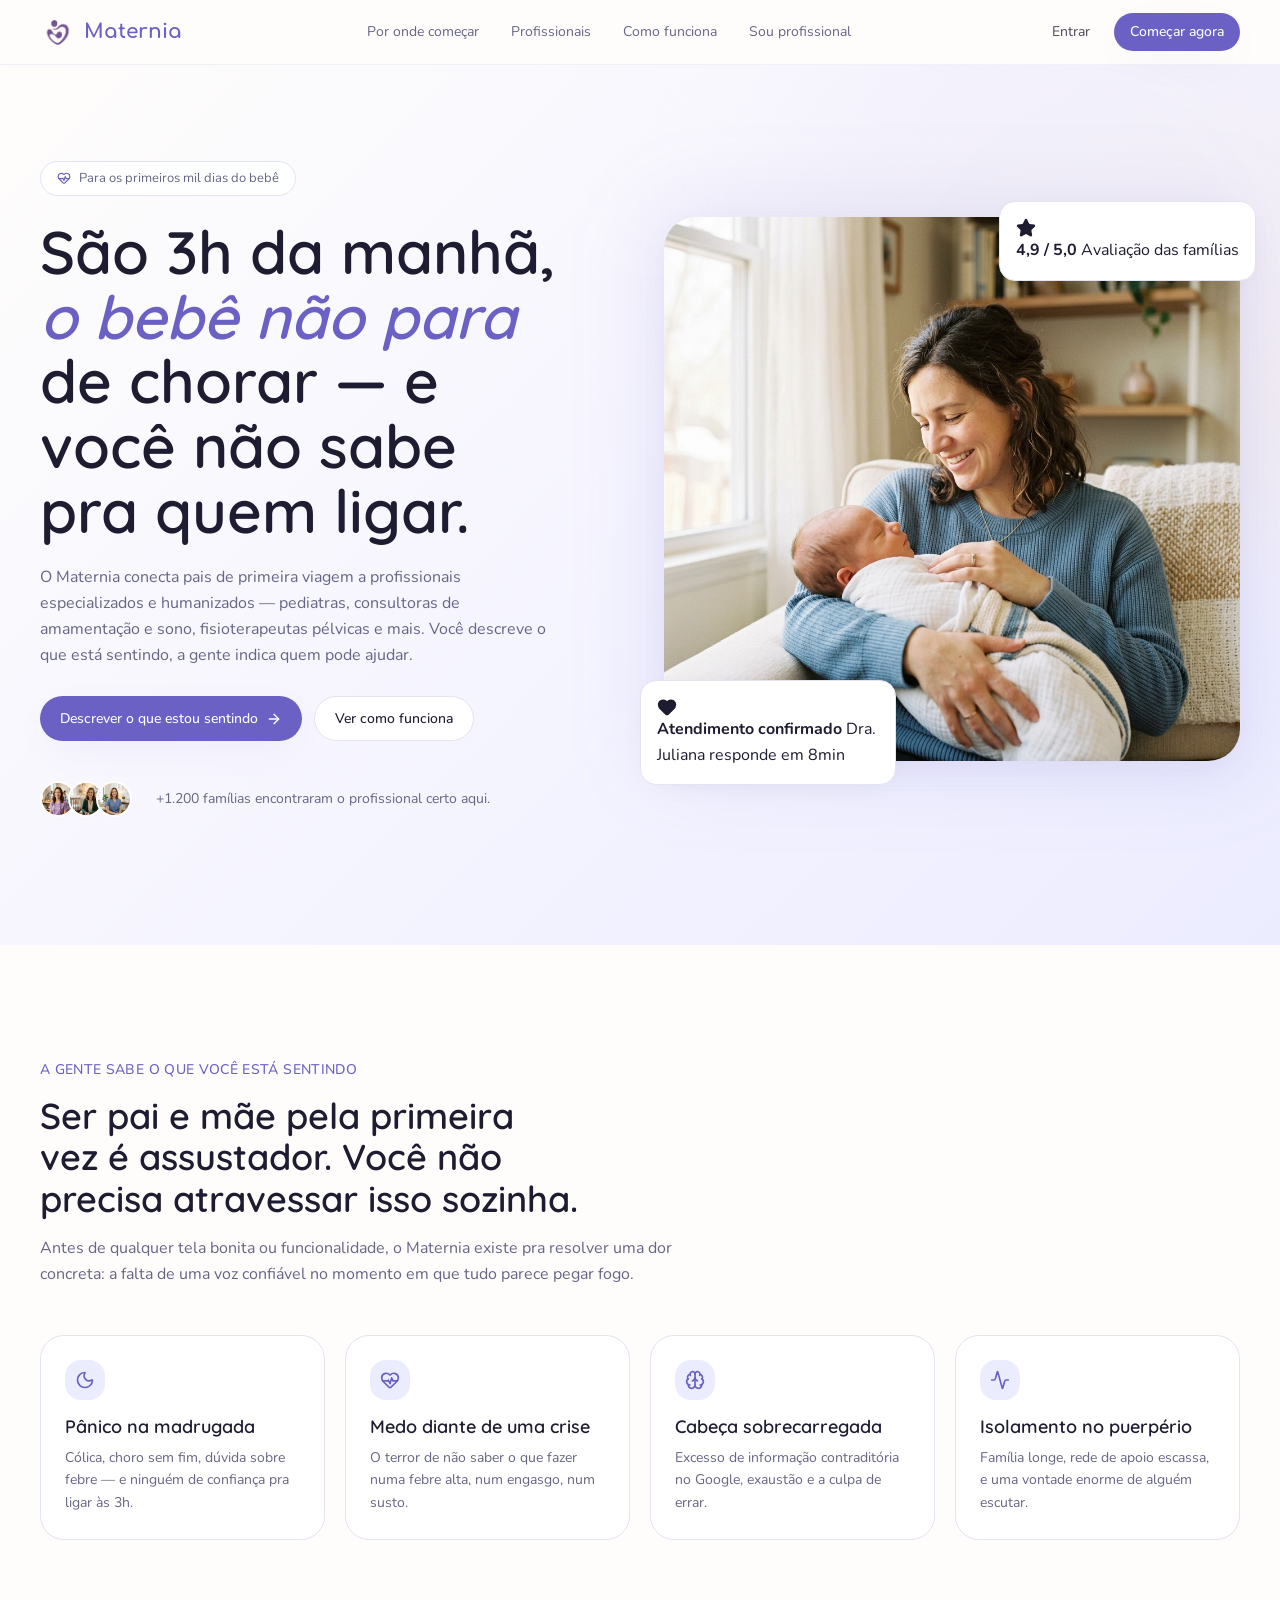
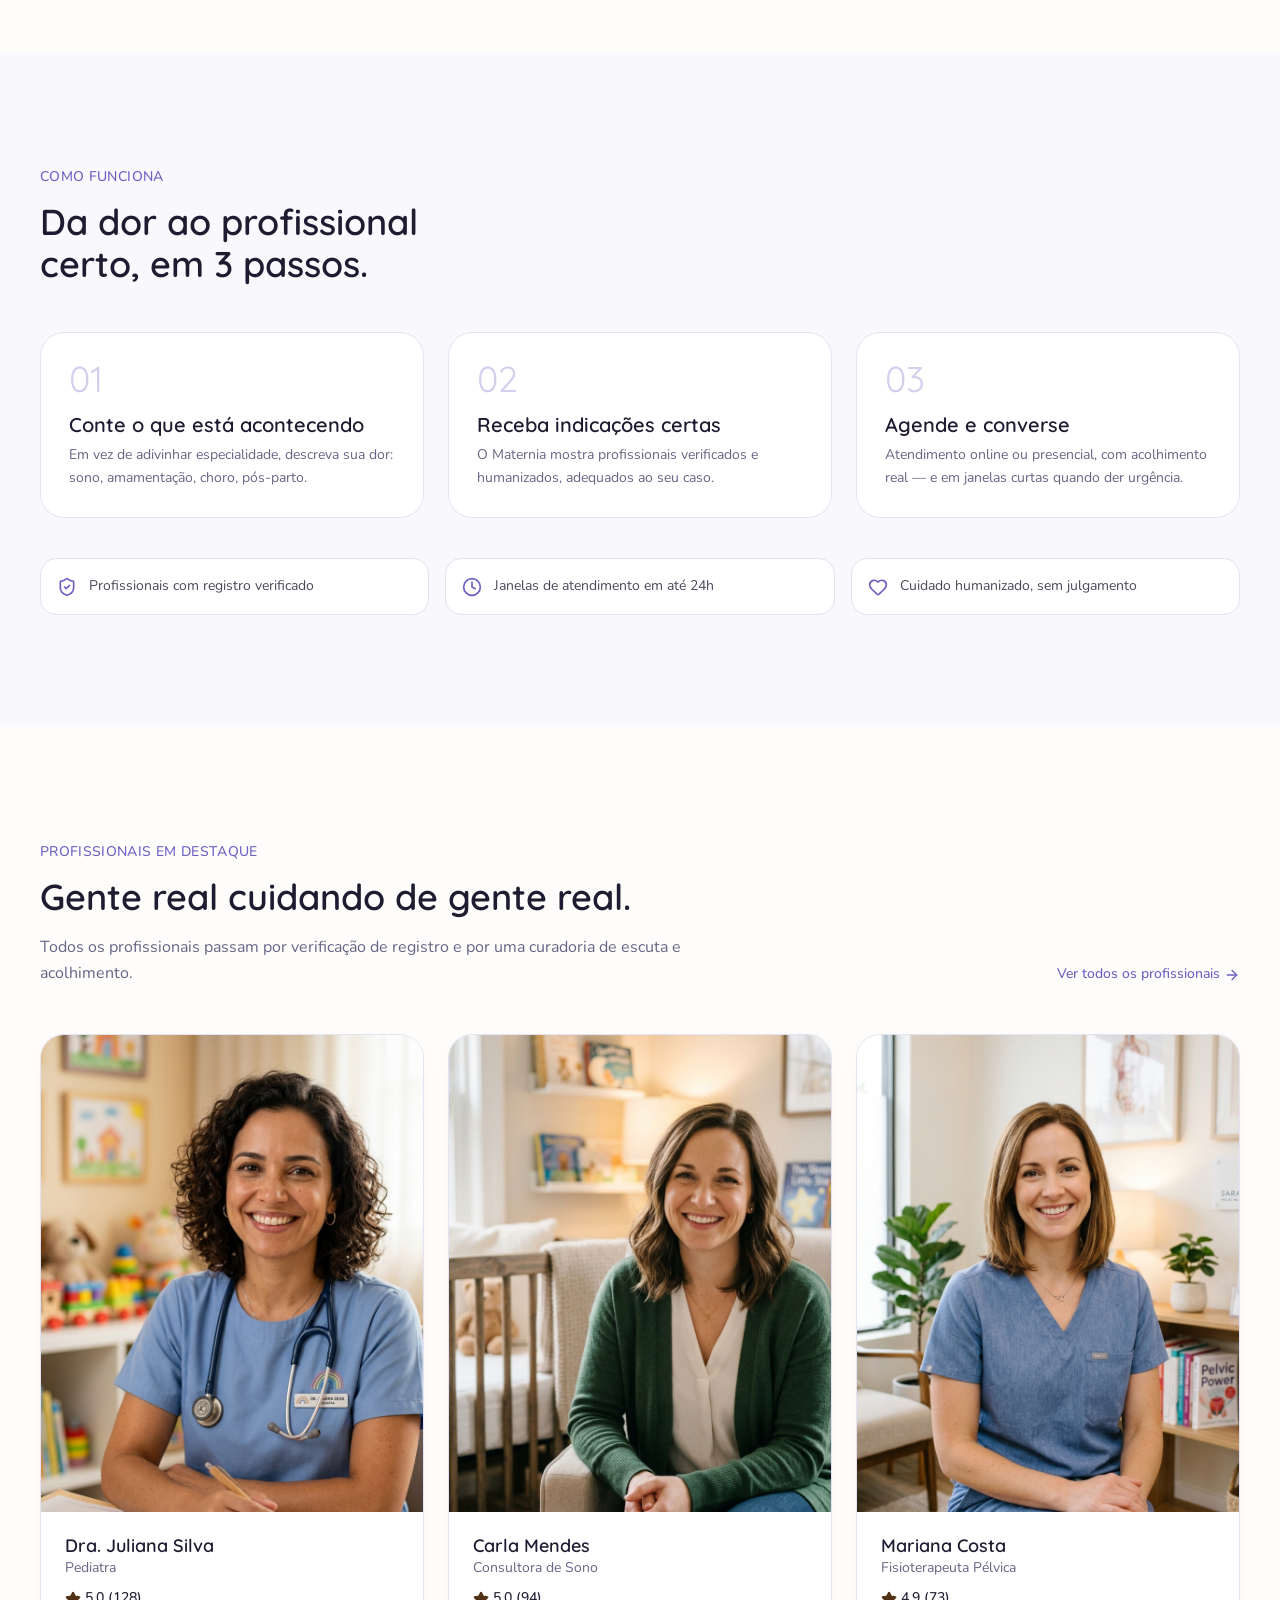
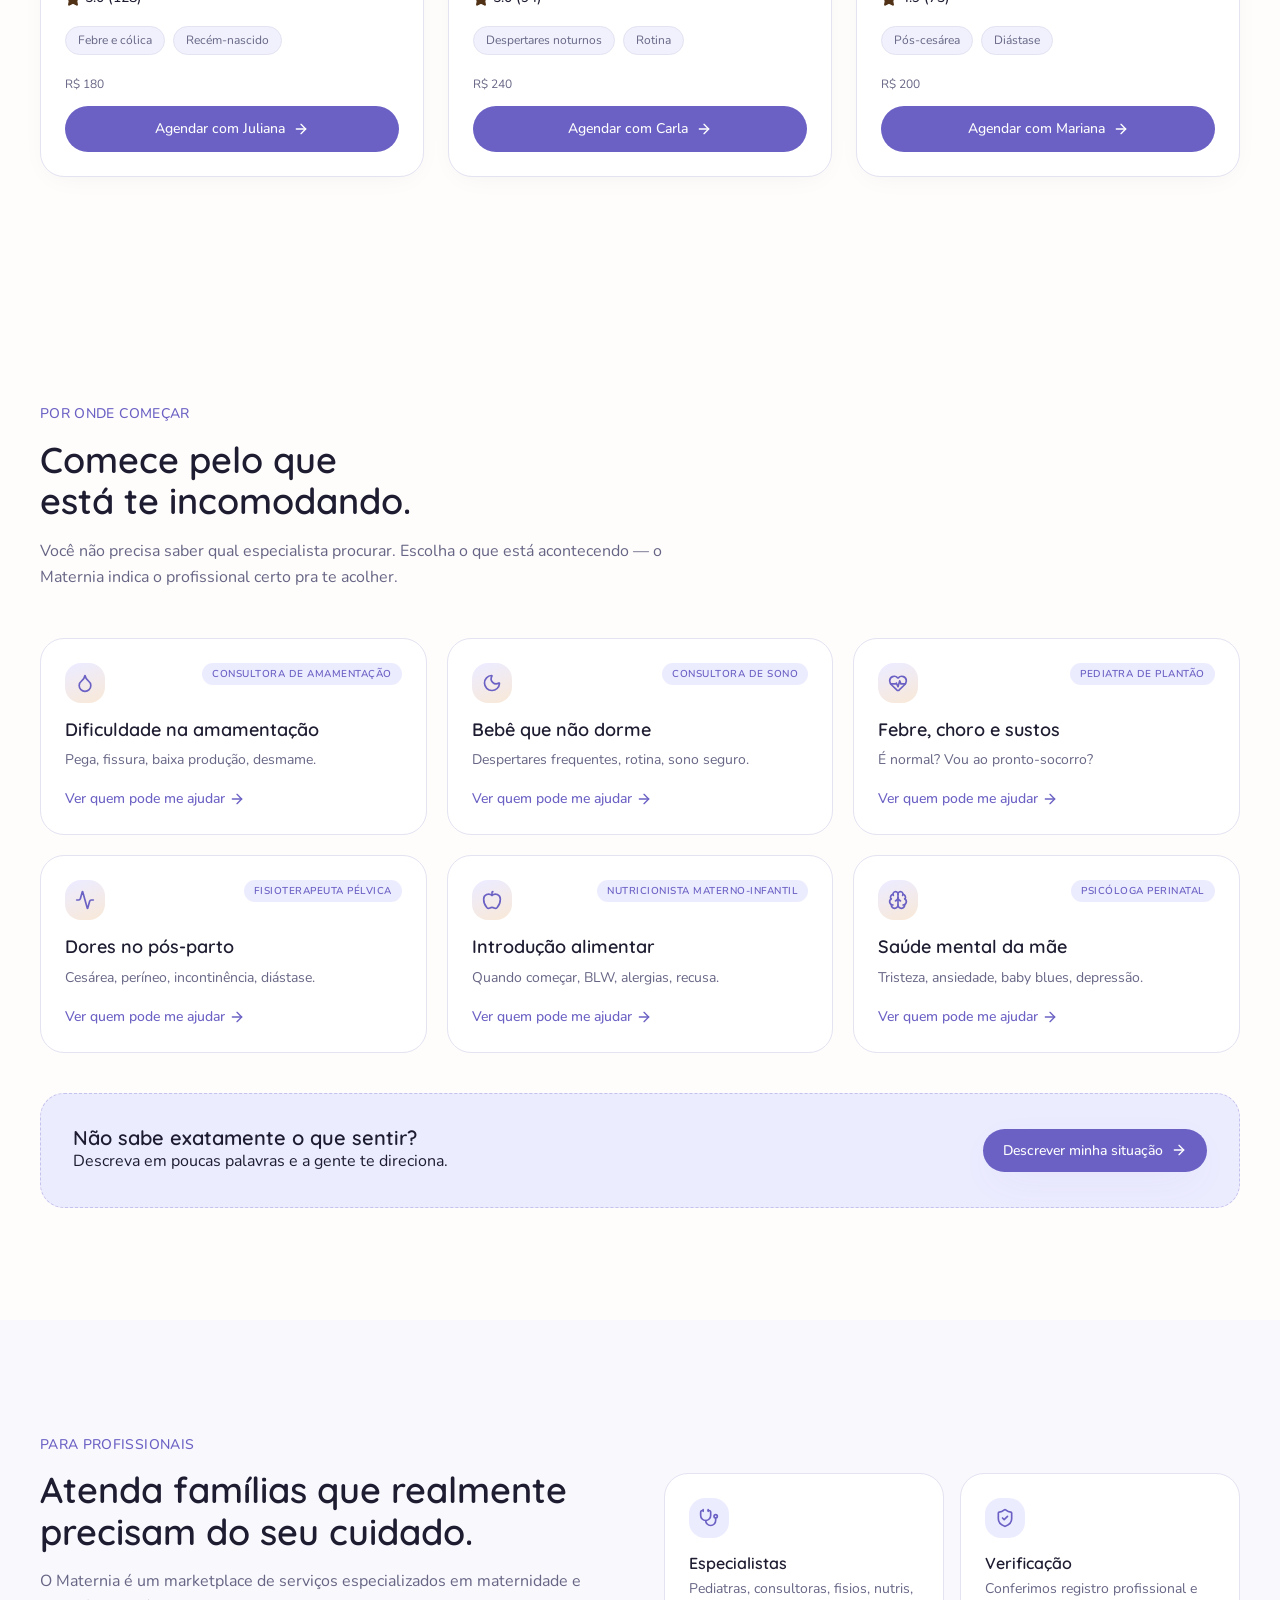
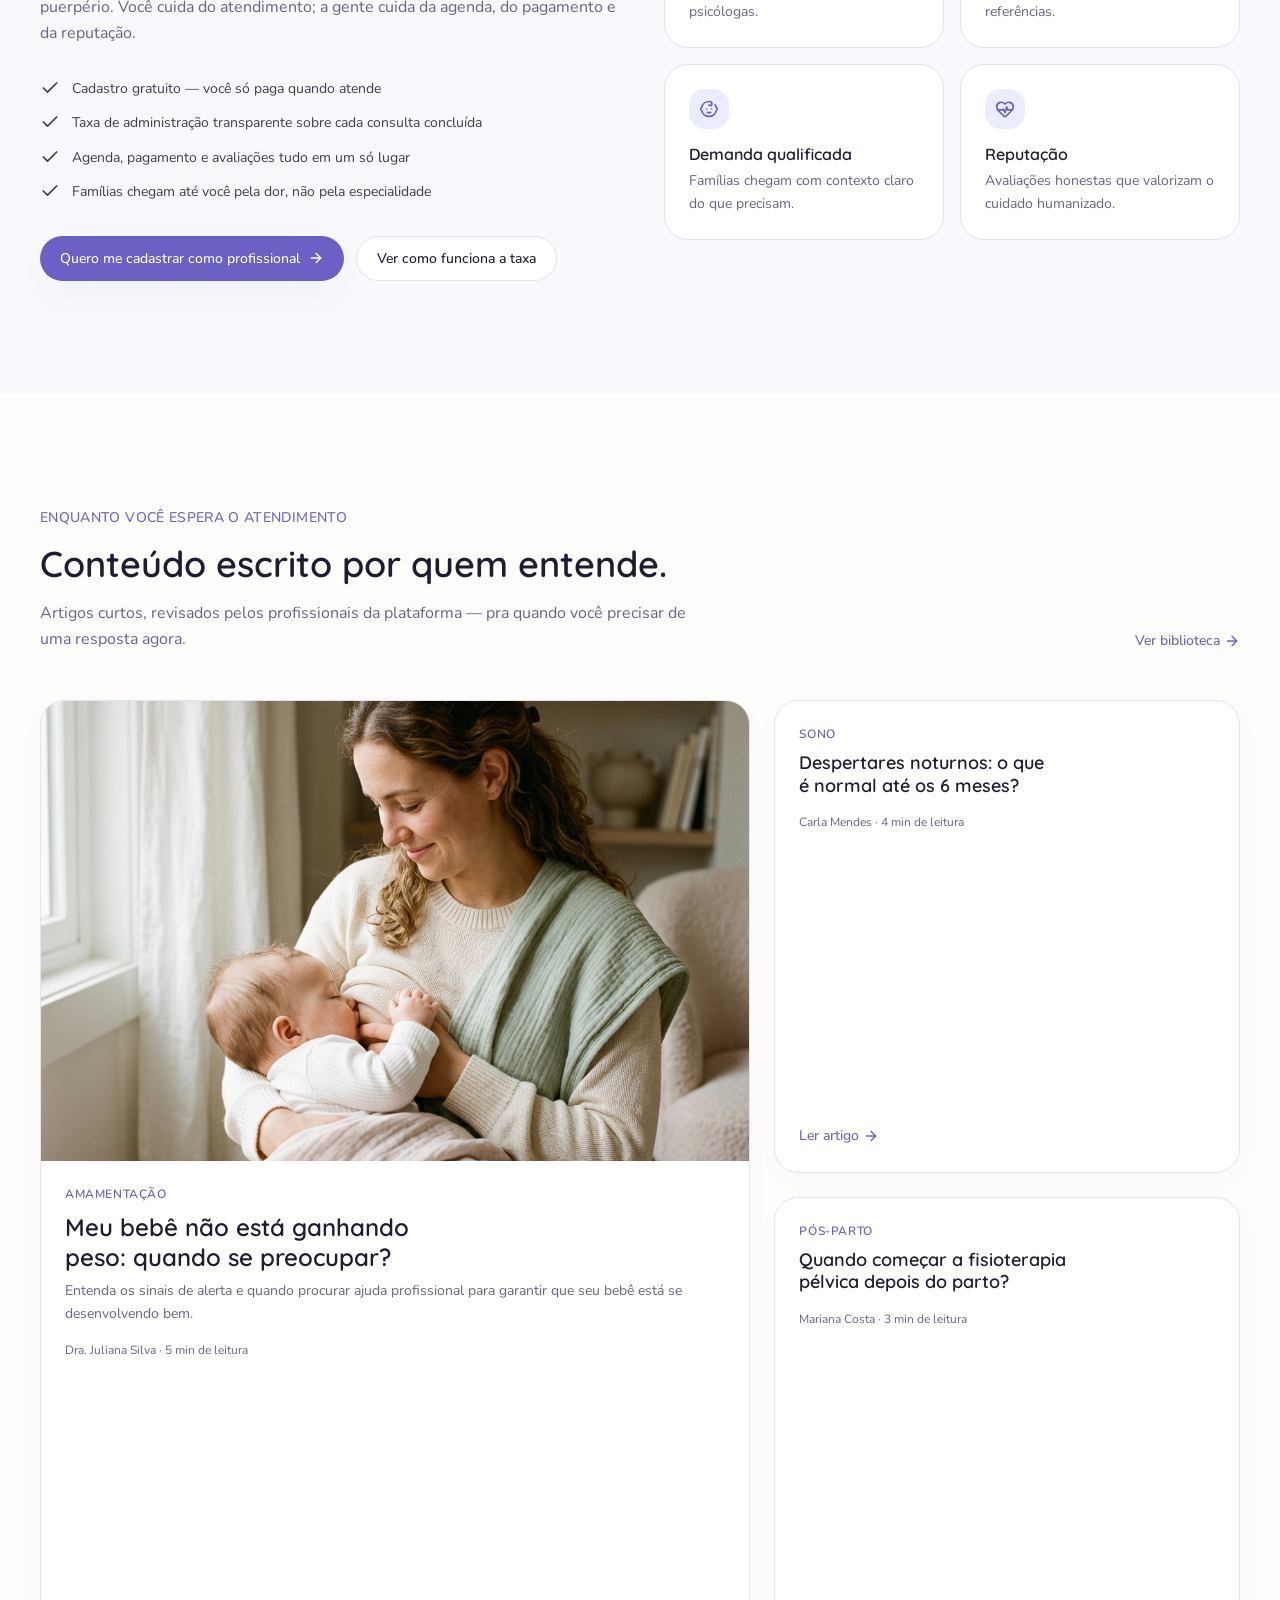
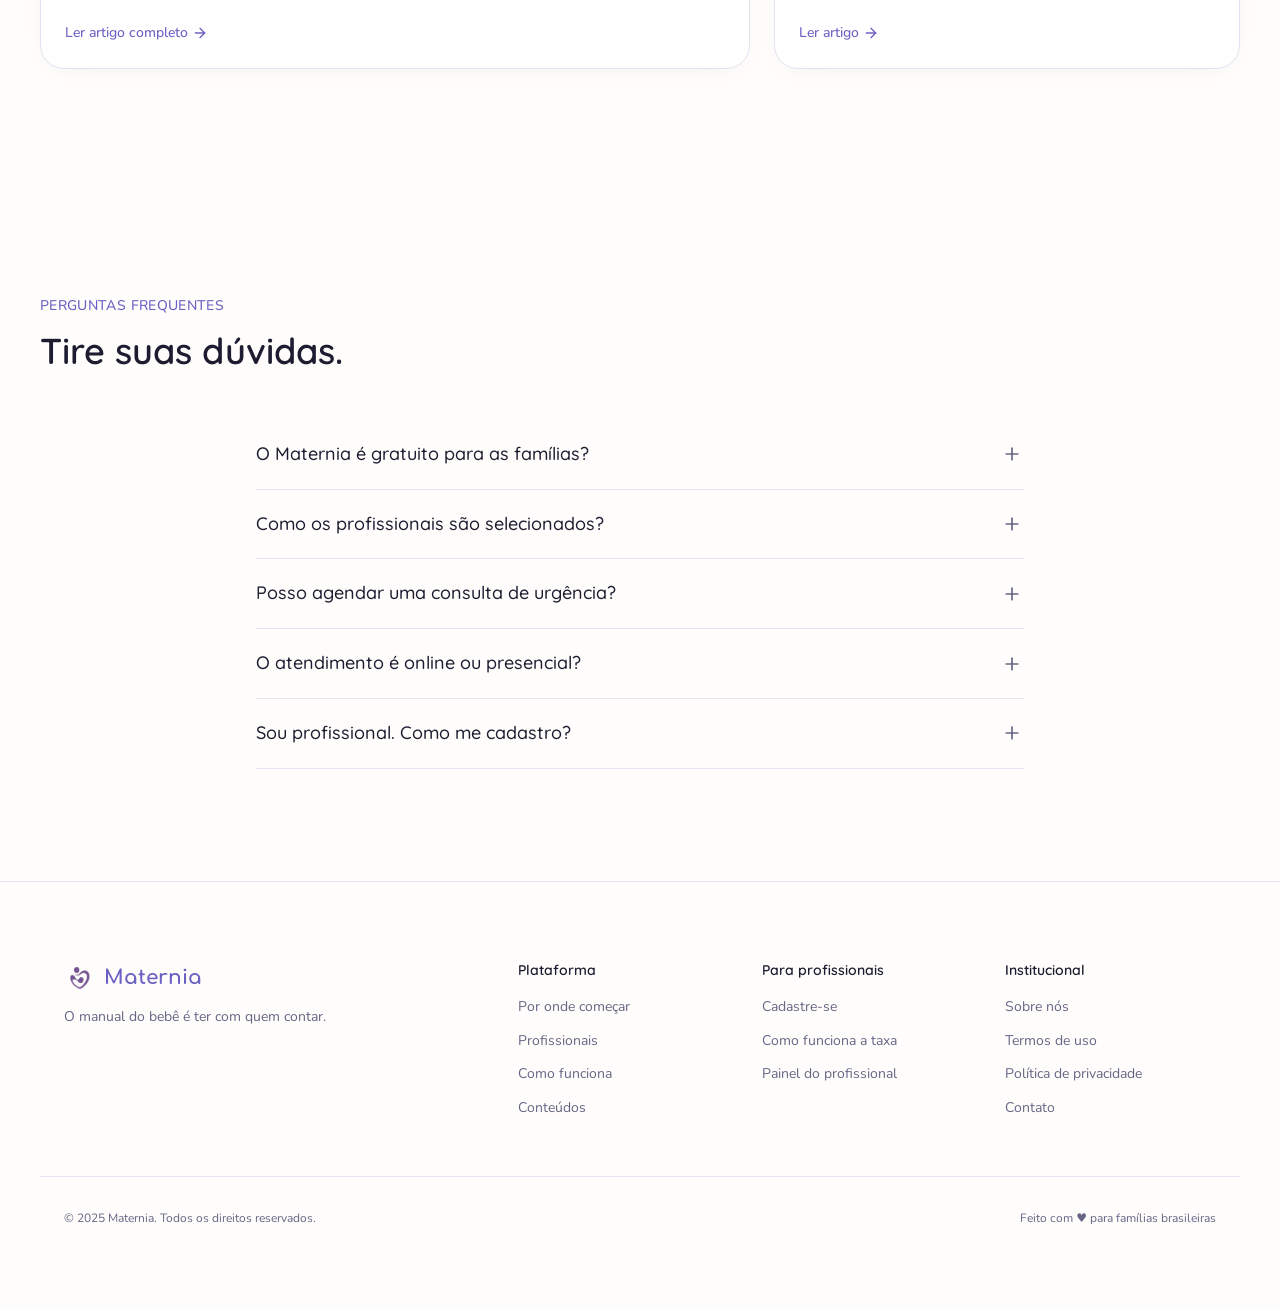
==== commit 7a57875f: "fix slogan" ====
--- a/index.html
+++ b/index.html
@@ -3,15 +3,15 @@
 <head>
   <meta charset="UTF-8">
   <meta name="viewport" content="width=device-width, initial-scale=1.0">
-  <title>Maternia — Porque o manual do bebê é ter com quem contar.</title>
+  <title>Maternia — O manual do bebê é ter com quem contar.</title>
   <meta name="description" content="Maternia conecta pais de primeira viagem a profissionais especializados e humanizados — partindo das suas dores reais, não de uma lista de especialidades.">
   <meta name="author" content="Maternia">
   <meta property="og:type" content="website">
-  <meta property="og:title" content="Maternia — Porque o manual do bebê é ter com quem contar.">
+  <meta property="og:title" content="Maternia — O manual do bebê é ter com quem contar.">
   <meta property="og:description" content="Diga o que está acontecendo. A gente te conecta ao profissional certo, com acolhimento e segurança.">
   <meta name="twitter:card" content="summary">
   <meta name="twitter:site" content="@Maternia">
-  <meta name="twitter:title" content="Maternia — Porque o manual do bebê é ter com quem contar.">
+  <meta name="twitter:title" content="Maternia — O manual do bebê é ter com quem contar.">
   <meta name="twitter:description" content="Diga o que está acontecendo. A gente te conecta ao profissional certo, com acolhimento e segurança.">
   <link rel="preconnect" href="https://fonts.googleapis.com">
   <link rel="preconnect" href="https://fonts.gstatic.com" crossorigin>
@@ -22,7 +22,7 @@
   <!-- ========== HEADER ========== -->
   <header class="header">
     <div class="header-inner container">
-      <a href="/" class="header-logo" aria-label="Maternia — Página inicial">
+      <a href="index.html" class="header-logo" aria-label="Maternia — Página inicial">
         <img src="assets/logo.png" alt="Maternia" width="32" height="32">
         <span>Maternia</span>
       </a>
@@ -832,11 +832,11 @@
       <div class="footer-grid">
         <!-- Brand Column -->
         <div class="footer-brand">
-          <a href="/" class="header-logo" aria-label="Maternia — Página inicial">
+          <a href="index.html" class="header-logo" aria-label="Maternia — Página inicial">
             <img src="assets/logo.png" alt="Maternia" width="32" height="32" loading="lazy">
             <span>Maternia</span>
           </a>
-          <p>Porque o manual do bebê é ter com quem contar.</p>
+          <p>O manual do bebê é ter com quem contar.</p>
         </div>
 
         <!-- Column 1 — Plataforma -->
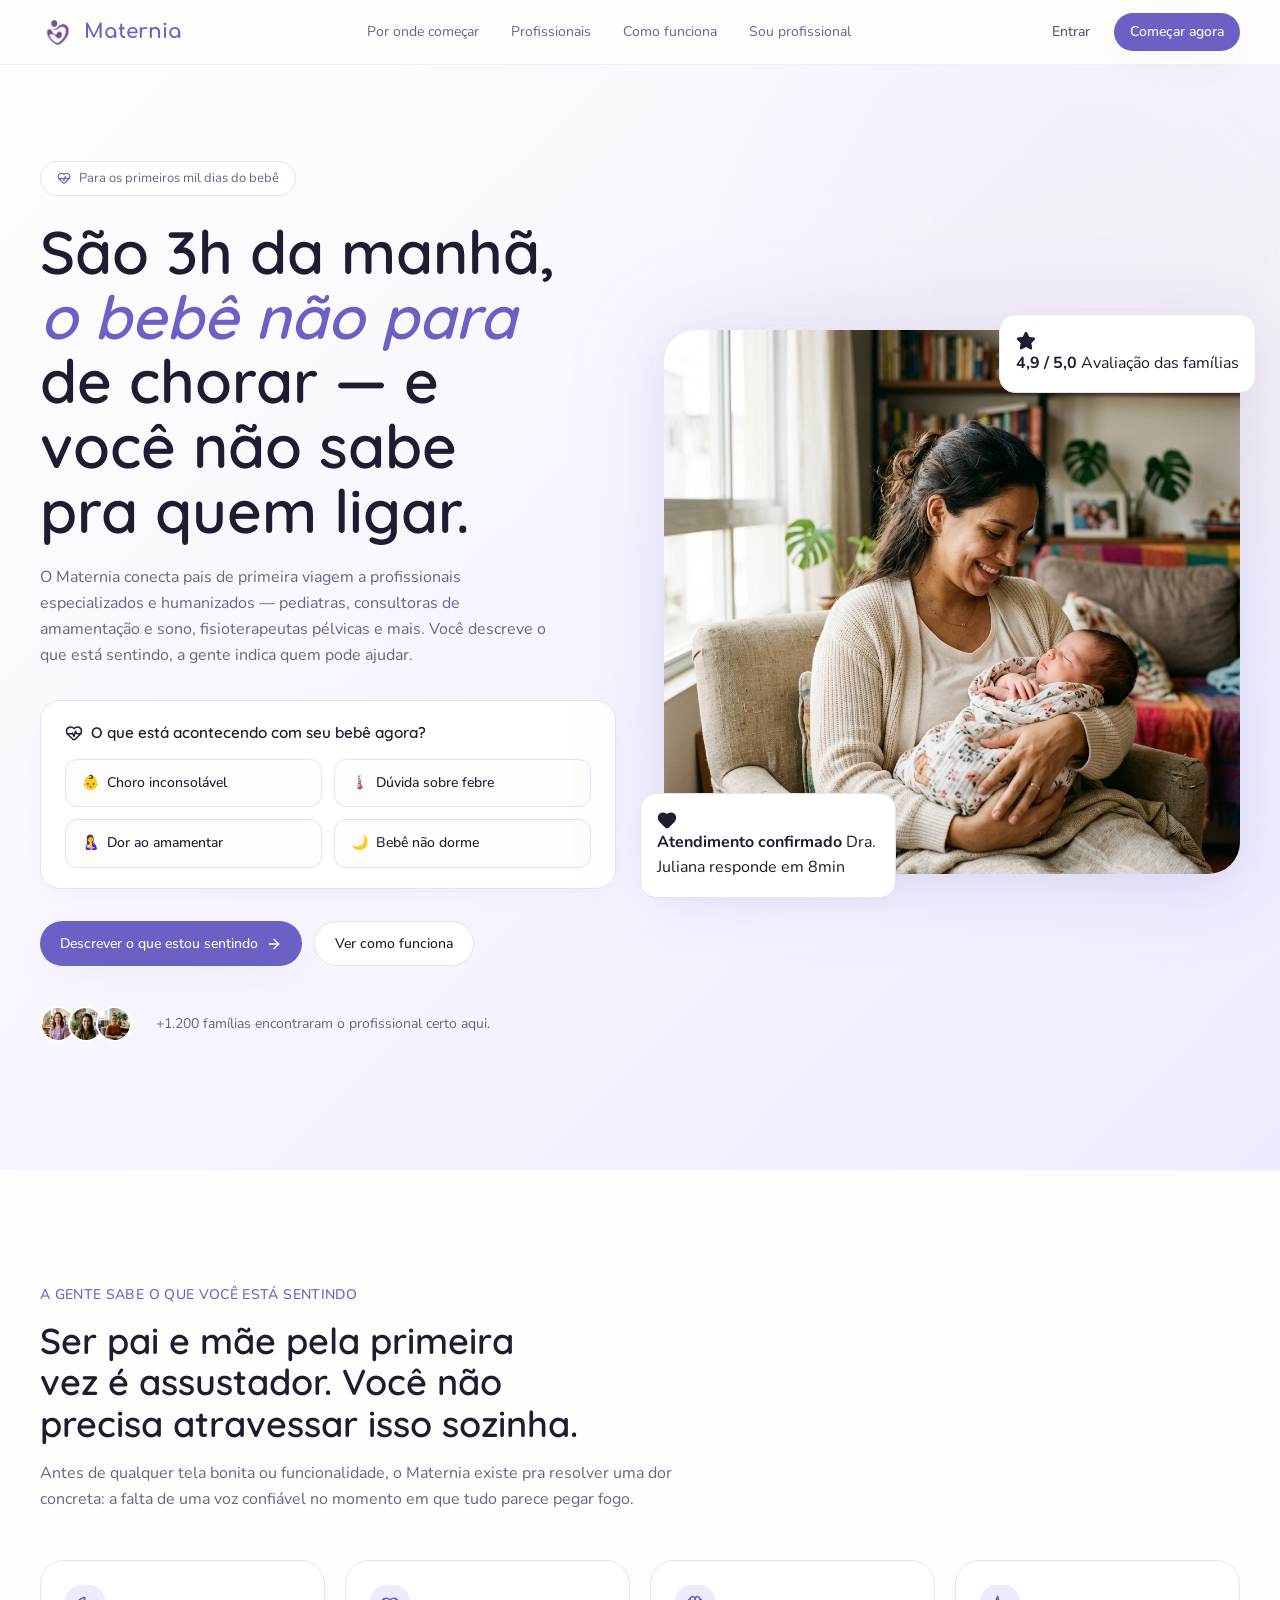
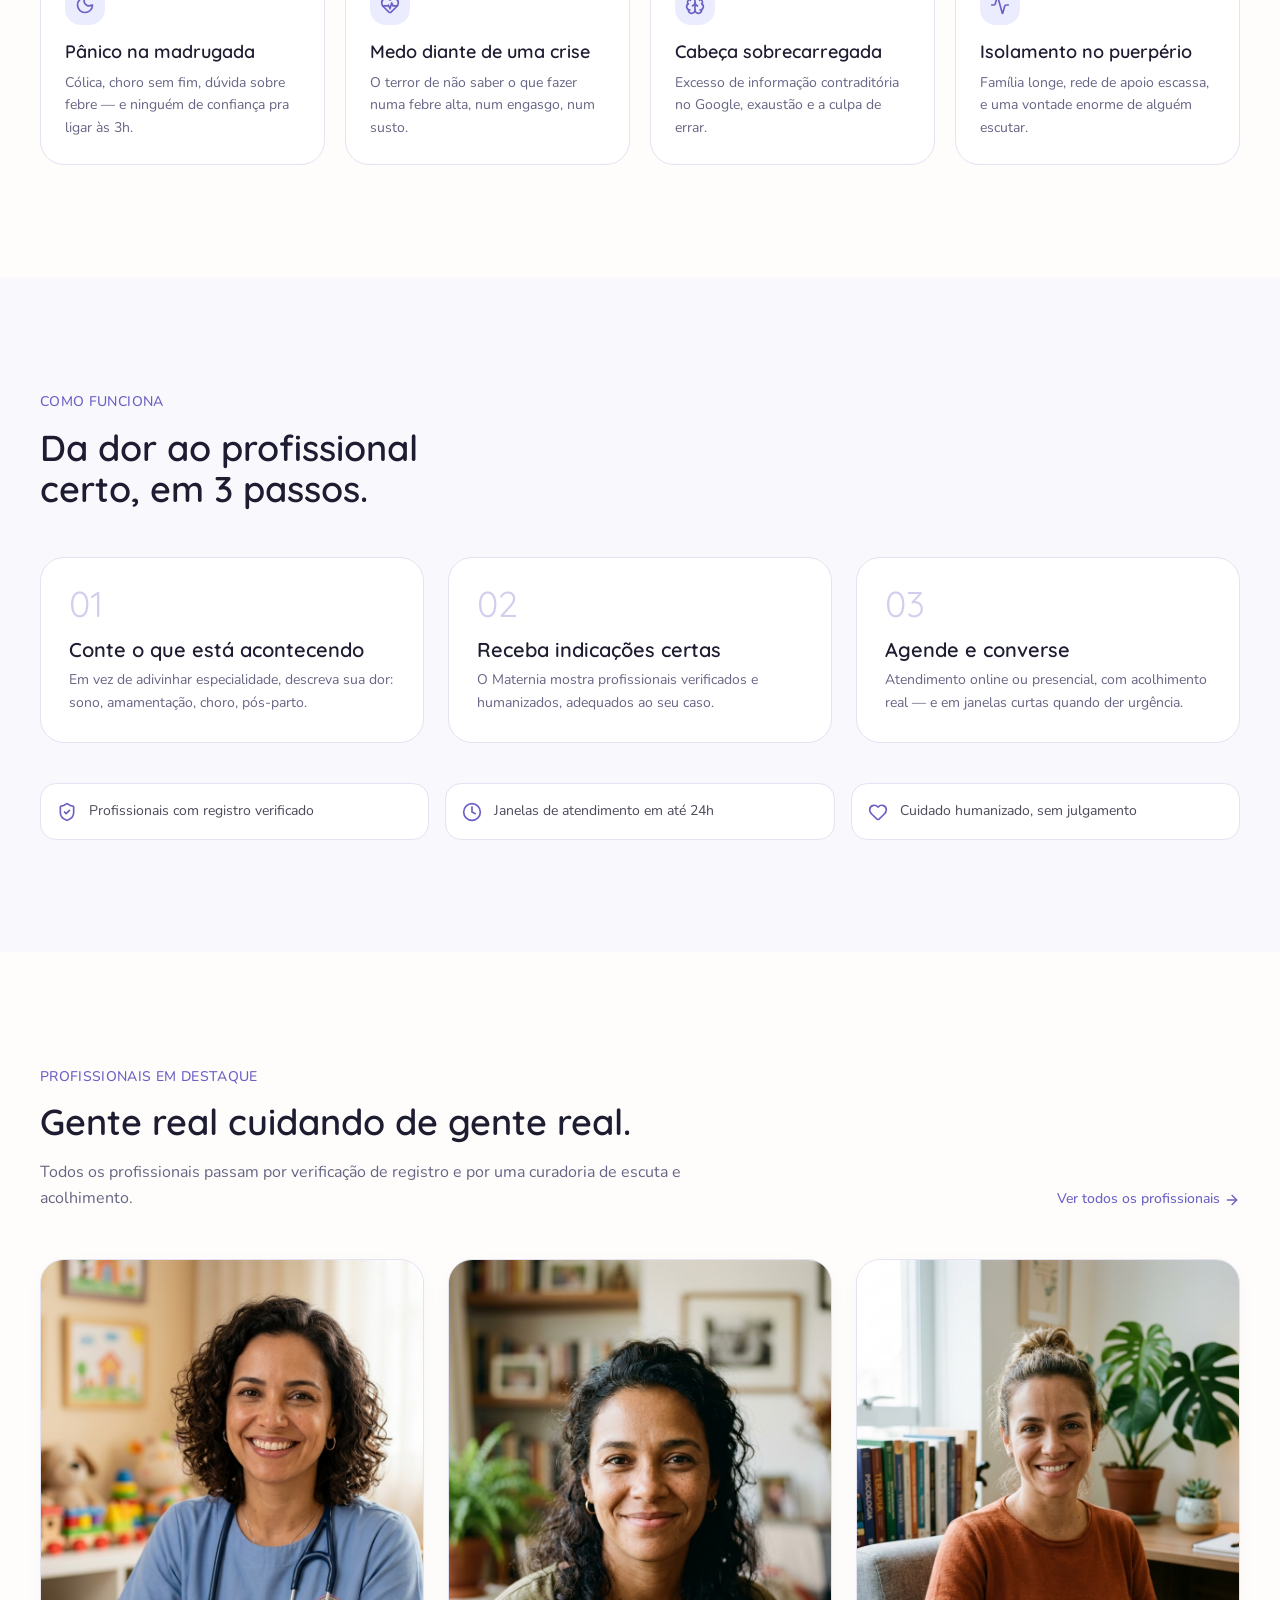
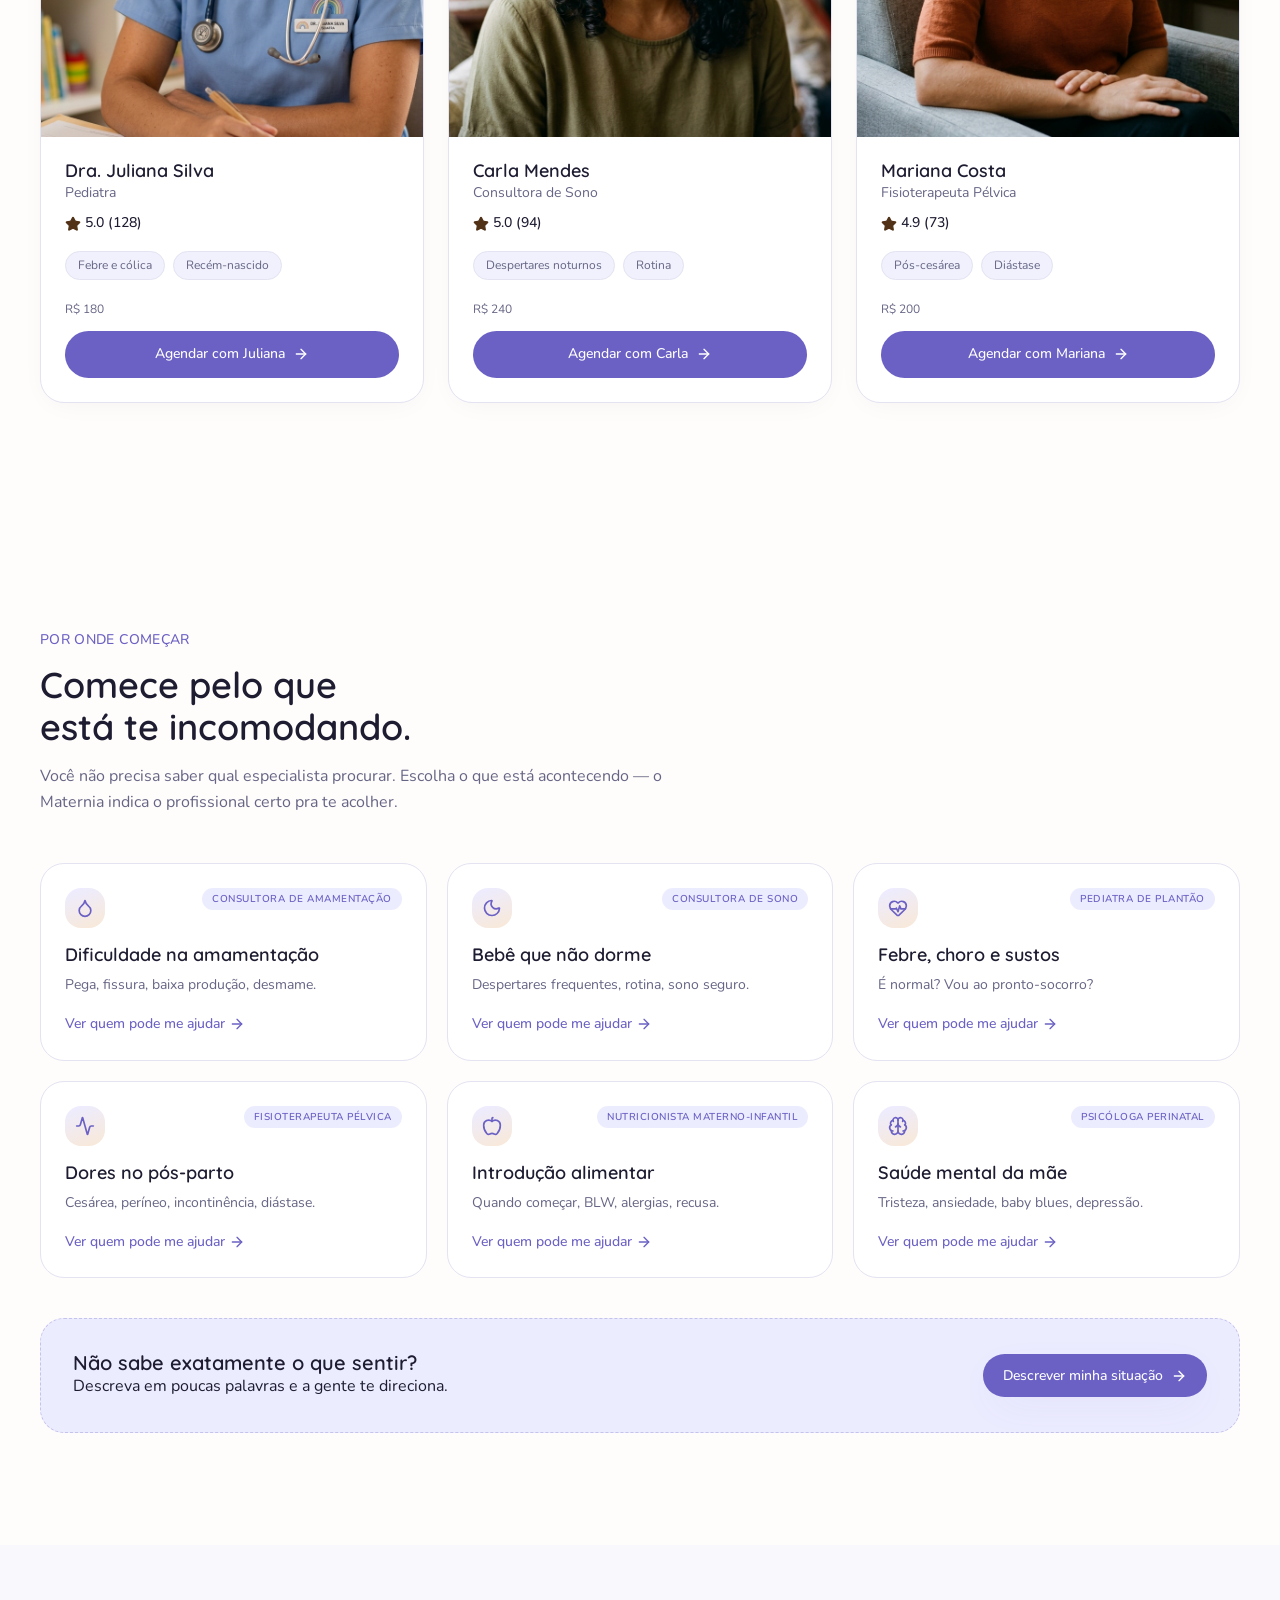
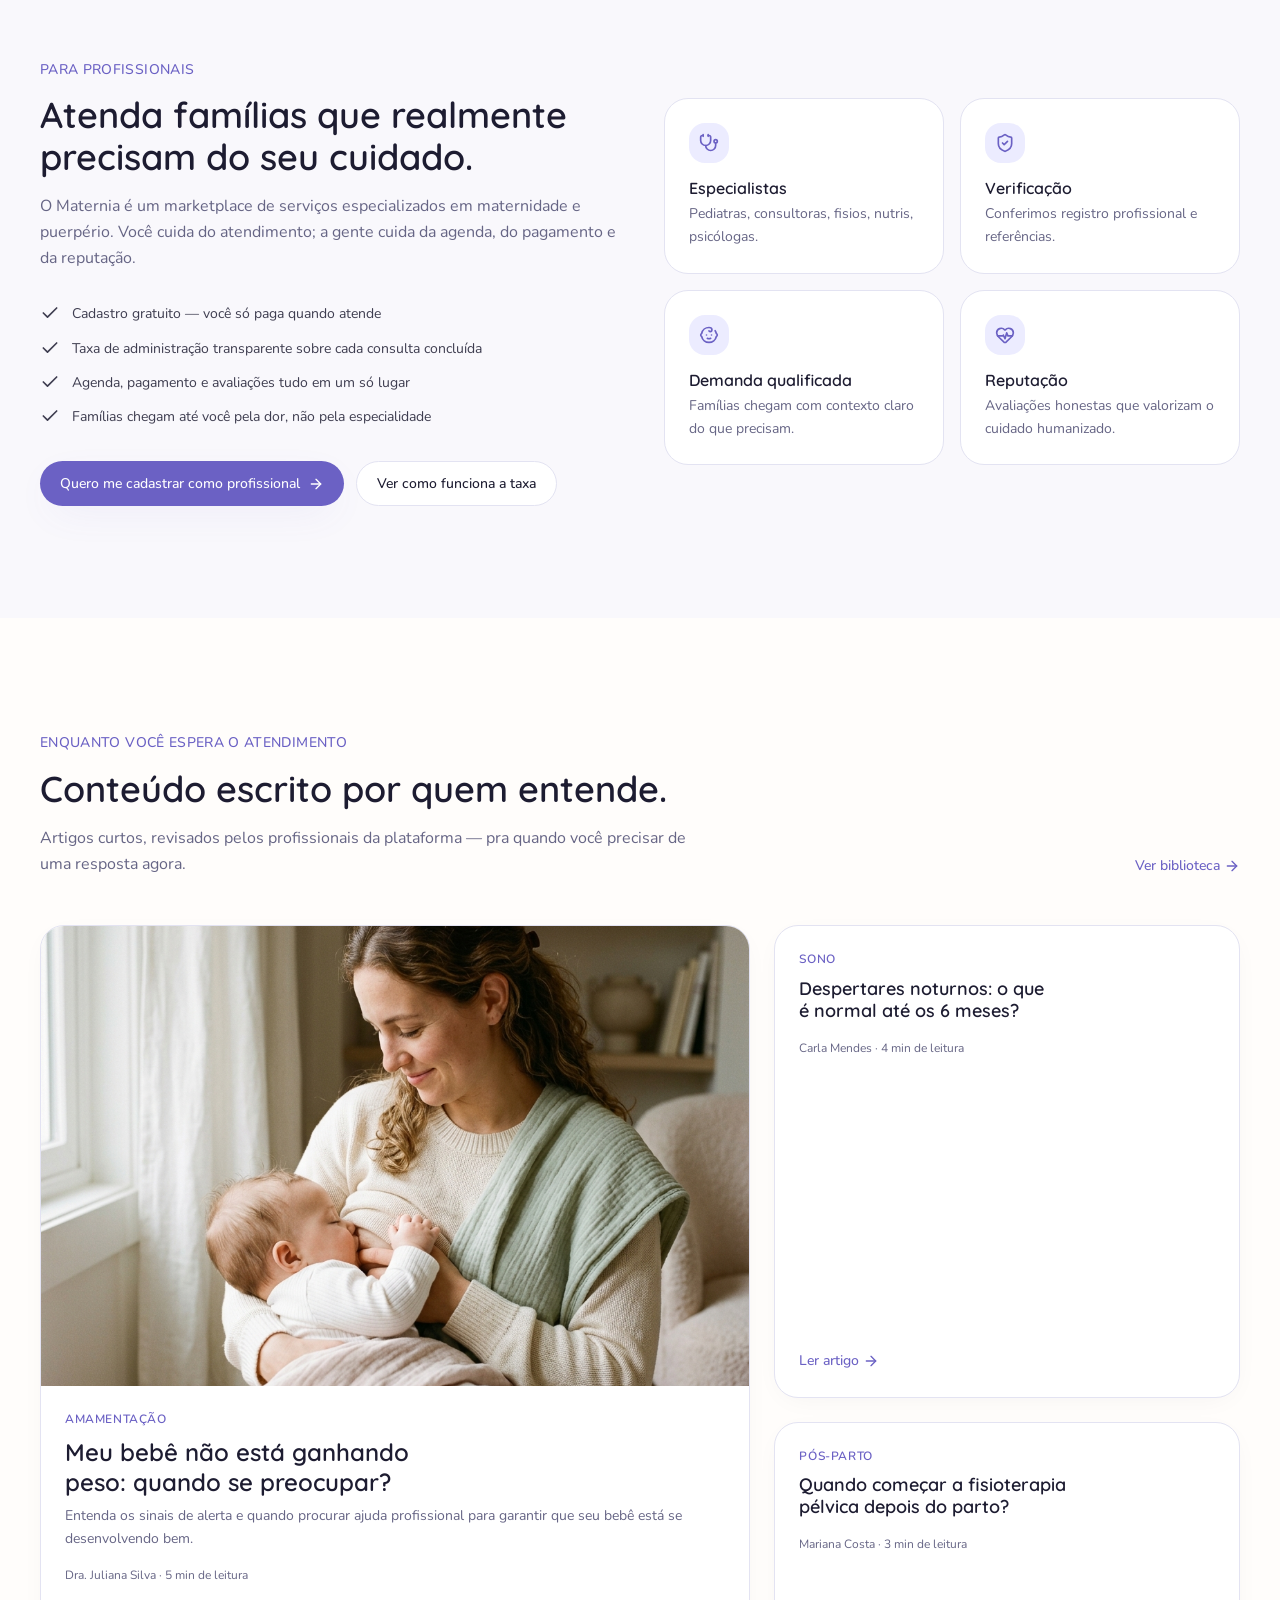
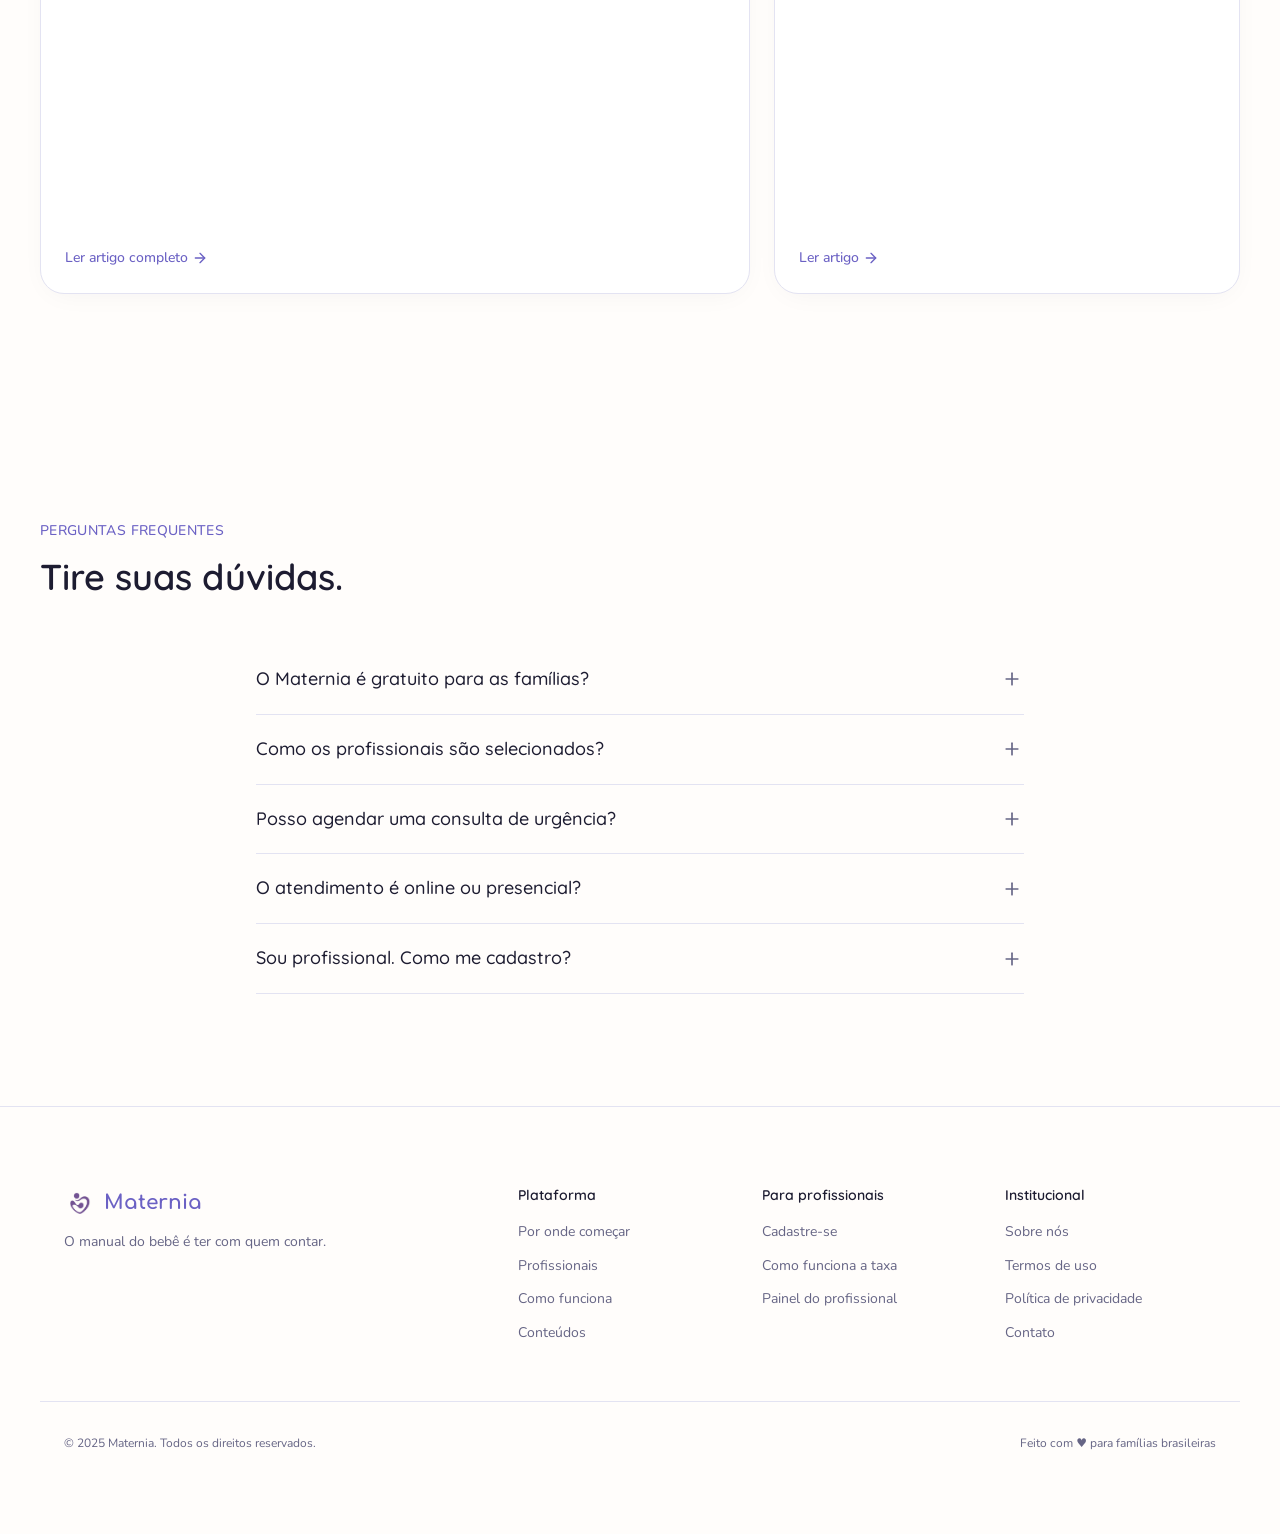
==== commit 222364ee: "fix images" ====
--- a/index.html
+++ b/index.html
@@ -15,6 +15,7 @@
   <meta name="twitter:description" content="Diga o que está acontecendo. A gente te conecta ao profissional certo, com acolhimento e segurança.">
   <link rel="preconnect" href="https://fonts.googleapis.com">
   <link rel="preconnect" href="https://fonts.gstatic.com" crossorigin>
+  <link rel="icon" type="image/png" href="assets/logo.png">
   <link rel="stylesheet" href="css/styles.css">
 </head>
 <body>
@@ -93,6 +94,31 @@
             O Maternia conecta pais de primeira viagem a profissionais especializados e humanizados — pediatras, consultoras de amamentação e sono, fisioterapeutas pélvicas e mais. Você descreve o que está sentindo, a gente indica quem pode ajudar.
           </p>
 
+          <!-- Quick Triage Widget in Hero -->
+          <div class="hero-quick-triage animate-on-scroll">
+            <p class="quick-triage-label">
+              <svg width="18" height="18" viewBox="0 0 24 24" fill="none" stroke="currentColor" stroke-width="2" stroke-linecap="round" stroke-linejoin="round">
+                <path d="M2 9.5a5.5 5.5 0 0 1 9.591-3.676.56.56 0 0 0 .818 0A5.49 5.49 0 0 1 22 9.5c0 2.29-1.5 4-3 5.5l-5.492 5.313a2 2 0 0 1-3 .019L5 15c-1.5-1.5-3-3.2-3-5.5"/>
+                <path d="M3.22 13H9.5l.5-1 2 4.5 2-7 1.5 3.5h5.27"/>
+              </svg>
+              O que está acontecendo com seu bebê agora?
+            </p>
+            <div class="quick-triage-options">
+              <a href="triagem.html?problema=choro" class="quick-triage-btn">
+                <span>👶</span> Choro inconsolável
+              </a>
+              <a href="triagem.html?problema=febre" class="quick-triage-btn">
+                <span>🌡️</span> Dúvida sobre febre
+              </a>
+              <a href="triagem.html?problema=amamentacao" class="quick-triage-btn">
+                <span>🤱</span> Dor ao amamentar
+              </a>
+              <a href="triagem.html?problema=sono" class="quick-triage-btn">
+                <span>🌙</span> Bebê não dorme
+              </a>
+            </div>
+          </div>
+
           <div class="hero-ctas">
             <a href="triagem.html" class="btn-primary">
               Descrever o que estou sentindo
--- a/css/styles.css
+++ b/css/styles.css
@@ -621,6 +621,66 @@
   color: var(--muted-foreground);
   max-width: 32rem;
   line-height: 1.625;
+}
+
+/* ---- Quick Triage ---- */
+.hero-quick-triage {
+  margin-top: 2rem;
+  margin-bottom: 2rem;
+  background-color: var(--card);
+  padding: 1.25rem 1.5rem;
+  border-radius: var(--radius);
+  border: 1px solid var(--border);
+  box-shadow: var(--shadow-card);
+  max-width: 38rem;
+  width: 100%;
+}
+
+.quick-triage-label {
+  font-family: var(--font-display);
+  font-weight: 600;
+  font-size: 0.95rem;
+  color: var(--foreground);
+  margin-bottom: 0.875rem;
+  display: flex;
+  align-items: center;
+  gap: 0.5rem;
+}
+
+.quick-triage-options {
+  display: grid;
+  grid-template-columns: repeat(2, 1fr);
+  gap: 0.75rem;
+}
+
+@media (max-width: 640px) {
+  .quick-triage-options {
+    grid-template-columns: 1fr;
+  }
+}
+
+.quick-triage-btn {
+  display: flex;
+  align-items: center;
+  gap: 0.5rem;
+  padding: 0.75rem 1rem;
+  border-radius: 0.75rem;
+  background-color: var(--background);
+  border: 1px solid var(--border);
+  color: var(--foreground);
+  font-family: var(--font-sans);
+  font-size: 0.875rem;
+  font-weight: 500;
+  text-decoration: none;
+  transition: all 0.2s ease;
+  cursor: pointer;
+}
+
+.quick-triage-btn:hover {
+  background-color: var(--primary-soft);
+  border-color: var(--primary);
+  transform: translateY(-2px);
+  box-shadow: 0 4px 12px oklch(58% .13 295 / .08);
 }
 
 /* ---- Hero CTAs ---- */
